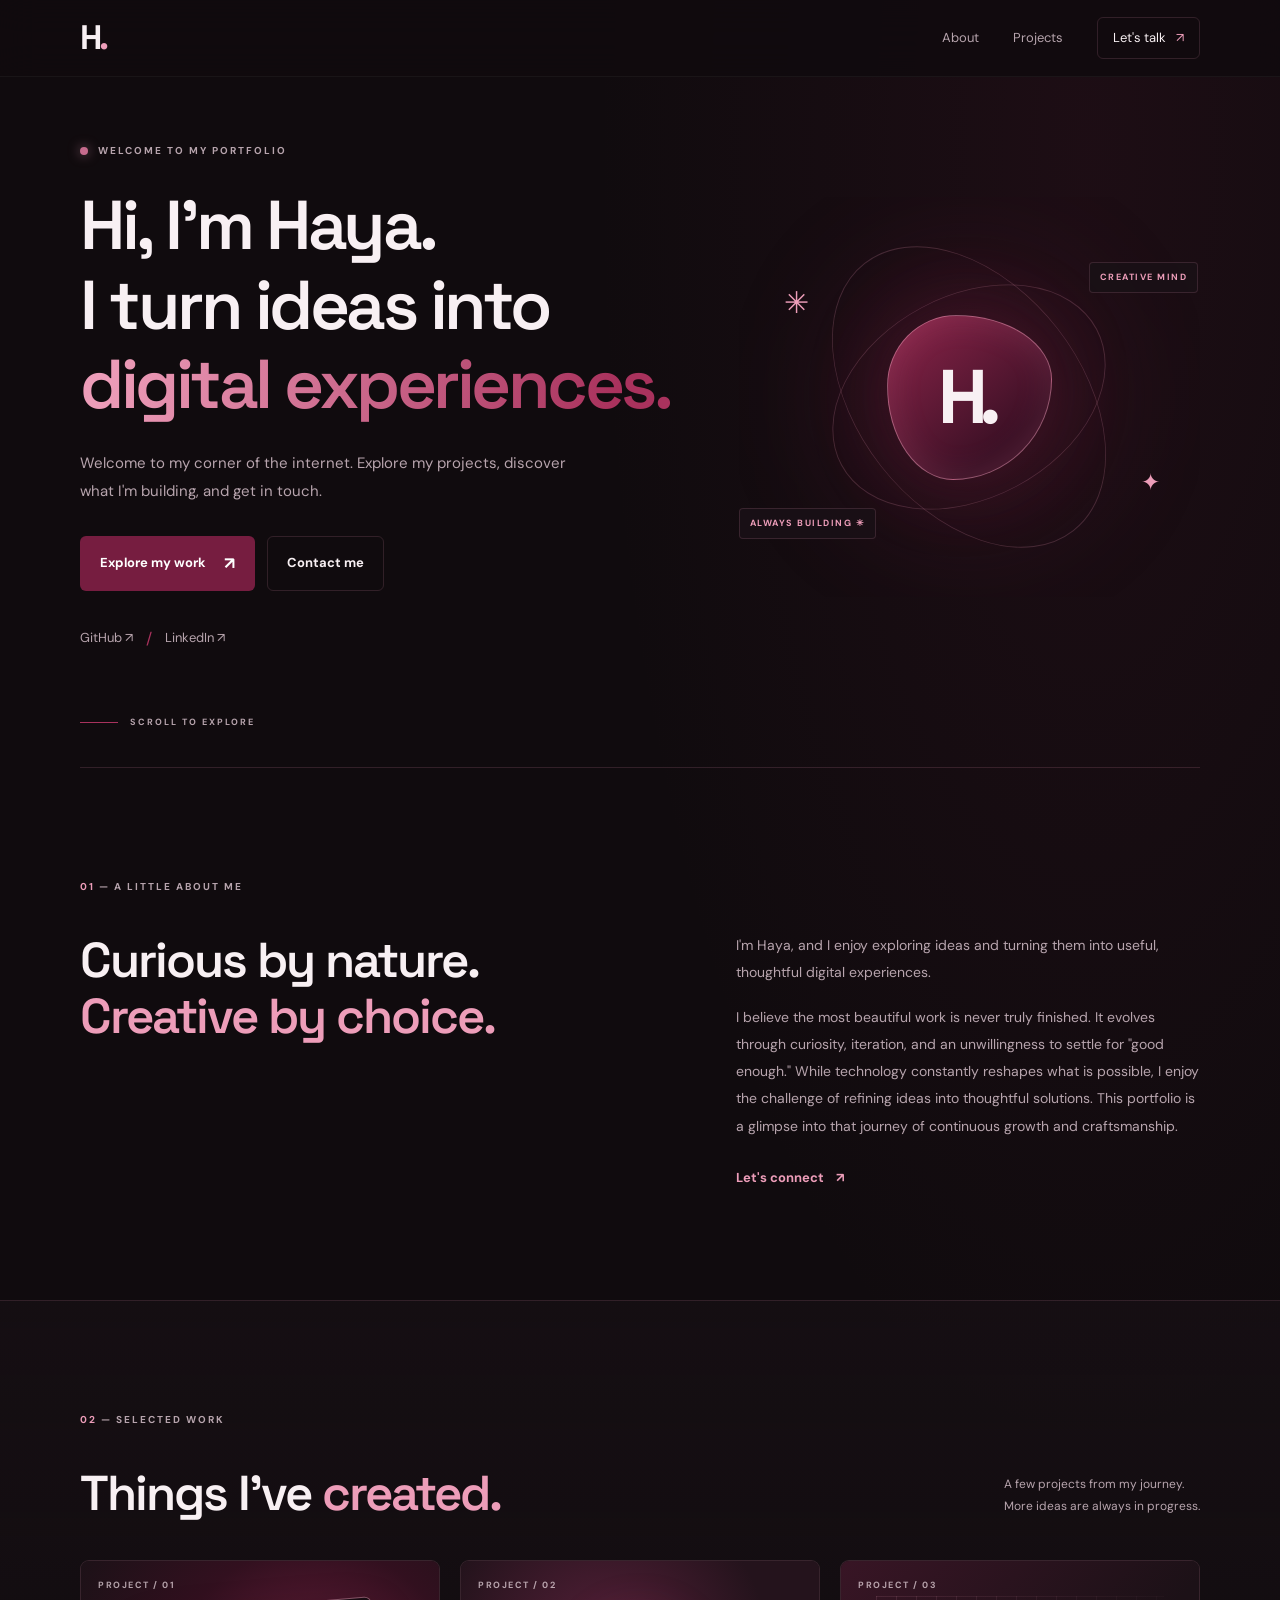
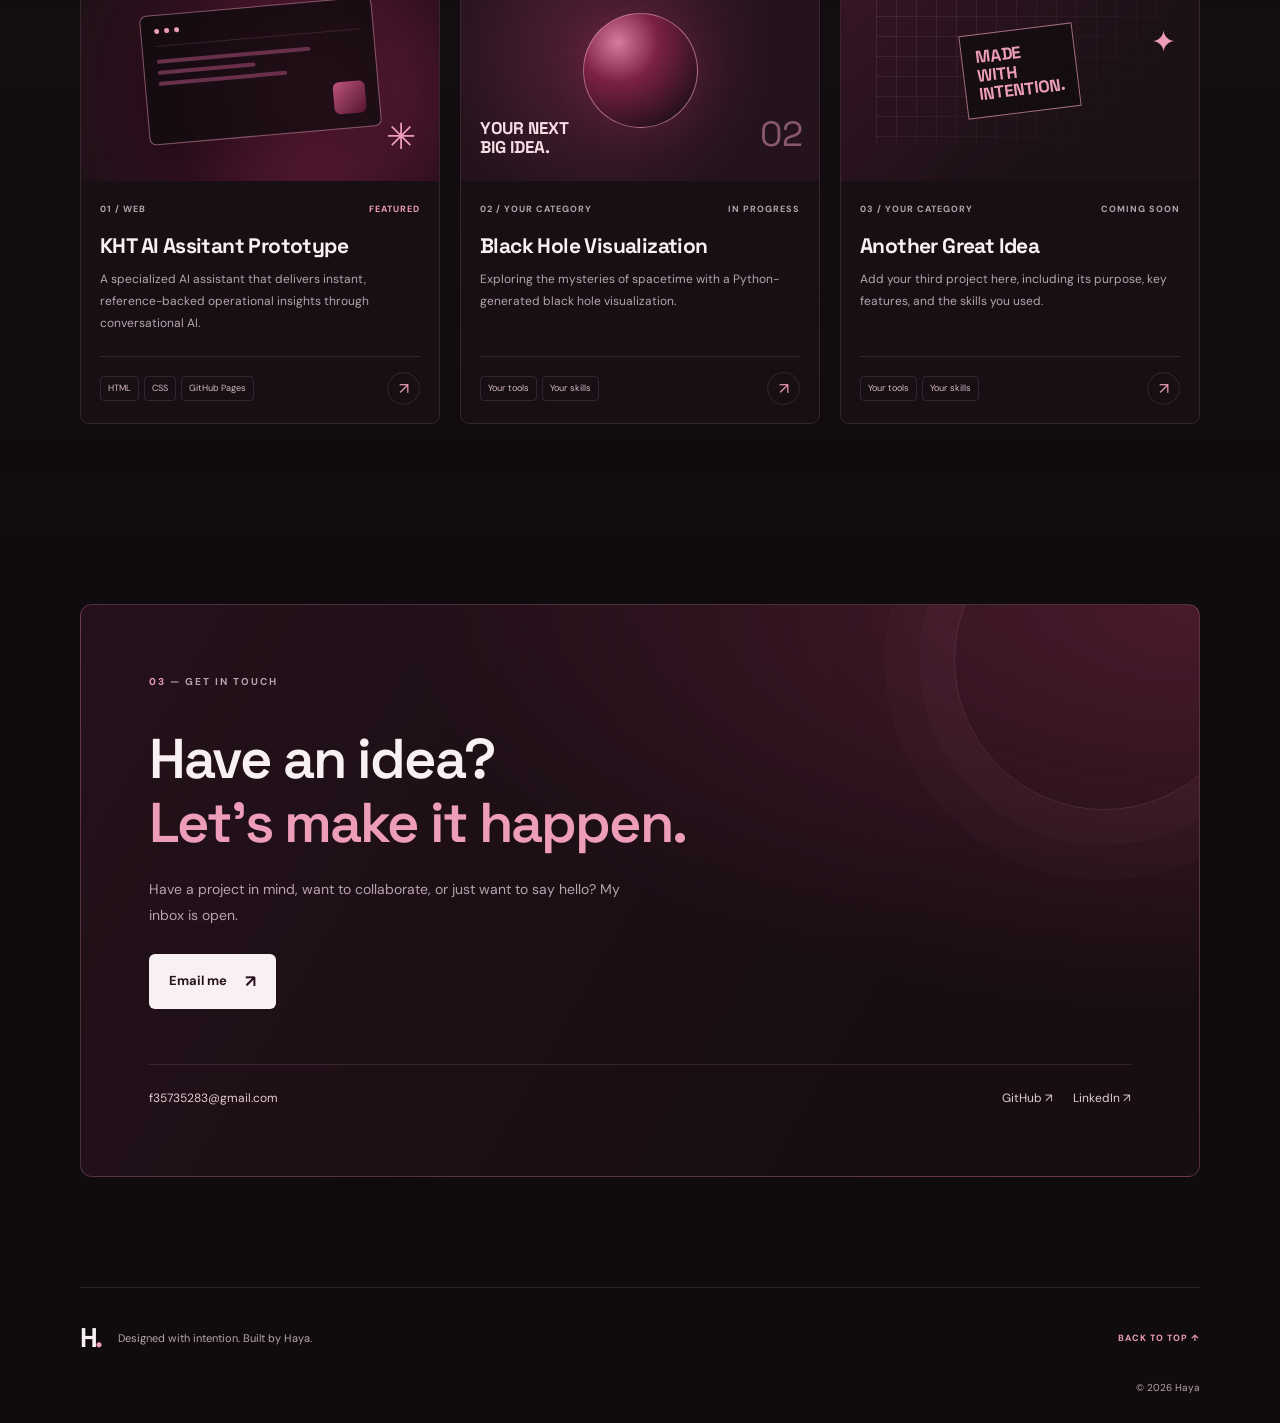
==== index.html @ 9dc9287f "Update index.html" ====
<!DOCTYPE html>
<html lang="en">
<head>
  <meta charset="UTF-8">
  <meta name="viewport" content="width=device-width, initial-scale=1.0">
  <meta name="theme-color" content="#100b0e">
  <meta name="description" content="Explore Haya's portfolio, projects, skills, and contact information.">

  <title>Haya | Personal Portfolio</title>

  <link rel="preconnect" href="https://fonts.googleapis.com">
  <link rel="preconnect" href="https://fonts.gstatic.com" crossorigin>
  <link href="https://fonts.googleapis.com/css2?family=DM+Sans:wght@400;500;600;700&family=Space+Grotesk:wght@400;500;600;700&display=swap" rel="stylesheet">

  <link rel="stylesheet" href="style.css">
</head>

<body>
  <header class="site-header">
    <nav class="nav container" aria-label="Main navigation">
      <a class="logo" href="#home">H<span>.</span></a>

      <div class="nav-links">
        <a href="#about">About</a>
        <a href="#projects">Projects</a>
        <a href="#contact" class="nav-contact">Let's talk <span>↗</span></a>
      </div>
    </nav>
  </header>

  <main>
    <section class="hero container" id="home">
      <div class="hero-content">
        <div class="eyebrow">
          <span class="status-dot"></span>
          WELCOME TO MY PORTFOLIO
        </div>

        <h1>
          Hi, I'm Haya.<br>
          I turn ideas into
          <span class="gradient-text">digital experiences.</span>
        </h1>

        <p class="hero-description">
          Welcome to my corner of the internet. Explore my projects,
          discover what I'm building, and get in touch.
        </p>

        <div class="hero-actions">
          <a class="button button-primary" href="#projects">
            Explore my work <span>↗</span>
          </a>
          <a class="button button-secondary" href="#contact">
            Contact me
          </a>
        </div>

        <div class="hero-socials">
          <a href="https://github.com/HayaFatima-003"
             target="_blank" rel="noopener noreferrer">GitHub ↗</a>
          <span class="social-divider">/</span>
          <a href="https://www.linkedin.com/in/haya-f-849878266/"
             target="_blank" rel="noopener noreferrer">LinkedIn ↗</a>
        </div>
      </div>

      <div class="hero-art" aria-label="Abstract maroon decorative artwork">
        <div class="art-orbit orbit-one"></div>
        <div class="art-orbit orbit-two"></div>
        <div class="art-core">
          <span>H.</span>
        </div>
        <div class="art-tag tag-top">CREATIVE MIND</div>
        <div class="art-tag tag-bottom">ALWAYS BUILDING ✳</div>
        <div class="art-star star-one">✳</div>
        <div class="art-star star-two">✦</div>
      </div>

      <a class="scroll-cue" href="#about">
        <span class="scroll-line"></span>
        SCROLL TO EXPLORE
      </a>
    </section>

    <section class="about section container" id="about">
      <div class="section-label">
        <span>01</span> — A LITTLE ABOUT ME
      </div>

      <div class="about-grid">
        <h2>Curious by nature.<br><span>Creative by choice.</span></h2>

        <div class="about-copy">
          <p>
            I'm Haya, and I enjoy exploring ideas and turning them into
            useful, thoughtful digital experiences.
          </p>
          <p>
            I believe the most beautiful work is never truly finished.
            It evolves through curiosity, iteration, and an unwillingness to settle for "good enough."
            While technology constantly reshapes what is possible, I enjoy the challenge
            of refining ideas into thoughtful solutions. 
            This portfolio is a glimpse into that journey of continuous growth and craftsmanship.
          </p>
          <a class="text-link" href="#contact">Let's connect <span>↗</span></a>
        </div>
      </div>
    </section>

    <section class="projects section" id="projects">
      <div class="container">
        <div class="section-label">
          <span>02</span> — SELECTED WORK
        </div>

        <div class="section-heading">
          <h2>Things I've <span>created.</span></h2>
          <p>A few projects from my journey.<br>More ideas are always in progress.</p>
        </div>

        <div class="project-grid">
          <article class="project-card">
            <div class="project-visual visual-one">
              <span class="visual-index">PROJECT / 01</span>
              <div class="visual-window">
                <div class="window-dots"><i></i><i></i><i></i></div>
                <div class="window-lines">
                  <span></span><span></span><span></span>
                </div>
                <div class="window-block"></div>
              </div>
              <span class="visual-symbol">✳</span>
            </div>

            <div class="project-info">
              <div class="project-meta">
                <span>01 / WEB</span>
                <span class="project-status">FEATURED</span>
              </div>
              <h3>KHT AI Assitant Prototype</h3>
              <p>
                A specialized AI assistant that delivers instant, reference-backed operational insights through conversational AI.
              </p>
              <div class="project-footer">
                <div class="tags">
                  <span>HTML</span><span>CSS</span><span>GitHub Pages</span>
                </div>
                <a class="project-link"
   href=" https://hayafatima-003.github.io/AI_ASSISTANT_FRONTEND/"
   target="_blank"
   rel="noopener noreferrer"
   aria-label="Open live project">↗</a>
              </div>
            </div>
          </article>

          <article class="project-card">
            <div class="project-visual visual-two">
              <span class="visual-index">PROJECT / 02</span>
              <div class="visual-orb"></div>
              <div class="visual-caption">YOUR NEXT<br>BIG IDEA.</div>
              <span class="visual-number">02</span>
            </div>

            <div class="project-info">
              <div class="project-meta">
                <span>02 / YOUR CATEGORY</span>
                <span>IN PROGRESS</span>
              </div>
              <h3>Black Hole Visualization</h3>
              <p>
                Exploring the mysteries of spacetime with a Python-generated black hole visualization.
              </p>
              <div class="project-footer">
                <div class="tags">
                  <span>Your tools</span><span>Your skills</span>
                </div>
                <a class="project-link"
   href="https://hayafatima-003.github.io/Black-hole-simulator/"
   target="_blank"
   rel="noopener noreferrer"
   aria-label="Open live project">↗</a>
              </div>
            </div>
          </article>

          <article class="project-card">
            <div class="project-visual visual-three">
              <span class="visual-index">PROJECT / 03</span>
              <div class="visual-grid-art"></div>
              <div class="visual-stamp">MADE<br>WITH<br>INTENTION.</div>
              <span class="visual-spark">✦</span>
            </div>

            <div class="project-info">
              <div class="project-meta">
                <span>03 / YOUR CATEGORY</span>
                <span>COMING SOON</span>
              </div>
              <h3>Another Great Idea</h3>
              <p>
                Add your third project here, including its purpose,
                key features, and the skills you used.
              </p>
              <div class="project-footer">
                <div class="tags">
                  <span>Your tools</span><span>Your skills</span>
                </div>
                <a class="project-link" href="#contact"
                   aria-label="Ask me about project three">↗</a>
              </div>
            </div>
          </article>
        </div>
      </div>
    </section>

    <section class="contact section container" id="contact">
      <div class="contact-panel">
        <div class="contact-decoration"></div>

        <div class="section-label">
          <span>03</span> — GET IN TOUCH
        </div>

        <h2>Have an idea?<br><span>Let's make it happen.</span></h2>

        <p>
          Have a project in mind, want to collaborate, or just want
          to say hello? My inbox is open.
        </p>

        <a class="button button-light"
           href="mailto:hf7012217@gmail.com">
          Email me <span>↗</span>
        </a>

        <div class="contact-details">
          <a href="mailto:f35735283@gmail.com">f35735283@gmail.com</a>
          <div class="contact-socials">
            <a href="https://github.com/HayaFatima-003"
               target="_blank" rel="noopener noreferrer">GitHub ↗</a>
            <a href="https://www.linkedin.com/in/haya-f-849878266/"
               target="_blank" rel="noopener noreferrer">LinkedIn ↗</a>
          </div>
        </div>
      </div>
    </section>
  </main>

  <footer class="footer container">
    <a class="logo" href="#home">H<span>.</span></a>
    <p>Designed with intention. Built by Haya.</p>
    <a class="back-top" href="#home">BACK TO TOP ↑</a>
    <p class="copyright">© <span id="year">2026</span> Haya</p>
  </footer>
</body>
</html>
---- style.css ----
:root {
  color-scheme: dark;
  --bg: #100b0e;
  --surface: #191116;
  --surface-light: #24151d;
  --maroon: #761d40;
  --maroon-light: #a9325d;
  --rose: #ed9db9;
  --text: #f8f0f3;
  --muted: #b7a4ad;
  --border: rgba(237, 157, 185, 0.15);
  --font-heading: "Space Grotesk", sans-serif;
  --font-body: "DM Sans", sans-serif;
}

* {
  box-sizing: border-box;
}

html {
  scroll-behavior: smooth;
  scroll-padding-top: 90px;
}

body {
  margin: 0;
  background:
    radial-gradient(ellipse at 85% 5%, rgba(118, 29, 64, 0.13), transparent 32%),
    var(--bg);
  color: var(--text);
  font-family: var(--font-body);
  font-size: 16px;
  line-height: 1.7;
  -webkit-font-smoothing: antialiased;
}

a {
  color: inherit;
  text-decoration: none;
}

a:focus-visible {
  outline: 2px solid var(--rose);
  outline-offset: 5px;
}

button,
a {
  -webkit-tap-highlight-color: transparent;
}

.container {
  width: min(1120px, calc(100% - 48px));
  margin-inline: auto;
}

.section {
  padding-block: 110px;
}

.site-header {
  position: sticky;
  top: 0;
  z-index: 10;
  background: rgba(16, 11, 14, 0.88);
  border-bottom: 1px solid rgba(255, 255, 255, 0.045);
  backdrop-filter: blur(18px);
}

.nav {
  min-height: 76px;
  display: flex;
  align-items: center;
  justify-content: space-between;
}

.logo {
  font-family: var(--font-heading);
  font-size: 34px;
  font-weight: 700;
  letter-spacing: -3px;
}

.logo span {
  color: var(--rose);
}

.nav-links {
  display: flex;
  align-items: center;
  gap: 34px;
}

.nav-links a,
.hero-socials a {
  color: var(--muted);
  font-size: 13px;
  transition: color 180ms ease;
}

.nav-links a:hover,
.hero-socials a:hover {
  color: var(--rose);
}

.nav-links .nav-contact {
  color: var(--text);
  border: 1px solid var(--border);
  padding: 9px 15px;
  border-radius: 6px;
}

.nav-contact span {
  color: var(--rose);
  margin-left: 7px;
}

.hero {
  position: relative;
  min-height: 690px;
  display: grid;
  grid-template-columns: 1.15fr 0.85fr;
  align-items: center;
  gap: 35px;
  padding-top: 65px;
  padding-bottom: 115px;
}

.hero-content {
  position: relative;
  z-index: 1;
}

.eyebrow,
.section-label {
  color: var(--muted);
  font-size: 10px;
  font-weight: 700;
  letter-spacing: 2px;
}

.eyebrow {
  display: flex;
  align-items: center;
  gap: 10px;
  margin-bottom: 27px;
}

.status-dot {
  width: 8px;
  height: 8px;
  border-radius: 50%;
  background: #c66b8d;
  box-shadow: 0 0 12px rgba(237, 157, 185, 0.55);
}

h1,
h2,
h3,
p {
  margin-top: 0;
}

h1,
h2,
h3 {
  font-family: var(--font-heading);
  line-height: 1.15;
}

h1 {
  max-width: 720px;
  margin-bottom: 24px;
  font-size: clamp(42px, 5.4vw, 70px);
  font-weight: 600;
  letter-spacing: -3.5px;
}

.gradient-text {
  color: var(--rose);
  background: linear-gradient(100deg, #ed9db9 5%, #a9325d 90%);
  background-clip: text;
  -webkit-background-clip: text;
  -webkit-text-fill-color: transparent;
}

.hero-description {
  max-width: 490px;
  margin-bottom: 30px;
  color: var(--muted);
  font-size: 15px;
  line-height: 1.9;
}

.hero-actions {
  display: flex;
  flex-wrap: wrap;
  gap: 12px;
}

.button {
  display: inline-flex;
  min-height: 48px;
  align-items: center;
  justify-content: center;
  gap: 18px;
  padding: 12px 19px;
  border: 1px solid transparent;
  border-radius: 6px;
  font-size: 13px;
  font-weight: 700;
  transition: transform 180ms ease, background 180ms ease,
    border-color 180ms ease;
}

.button:hover {
  transform: translateY(-3px);
}

.button-primary {
  background: var(--maroon);
  color: white;
}

.button-primary:hover {
  background: var(--maroon-light);
}

.button-primary span,
.button-light span {
  font-size: 17px;
}

.button-secondary {
  border-color: var(--border);
  color: var(--text);
}

.button-secondary:hover {
  border-color: var(--rose);
}

.hero-socials {
  display: flex;
  gap: 13px;
  align-items: center;
  margin-top: 34px;
}

.social-divider {
  color: var(--maroon-light);
}

.hero-art {
  position: relative;
  display: grid;
  min-height: 400px;
  place-items: center;
  overflow: hidden;
  isolation: isolate;
}

.hero-art::before {
  position: absolute;
  z-index: -1;
  width: 260px;
  height: 260px;
  border-radius: 50%;
  background: rgba(118, 29, 64, 0.25);
  filter: blur(55px);
  content: "";
}

.art-core {
  display: grid;
  width: 165px;
  aspect-ratio: 1;
  place-items: center;
  border: 1px solid rgba(237, 157, 185, 0.5);
  border-radius: 42% 58% 60% 40% / 43% 39% 61% 57%;
  background: linear-gradient(140deg, #8e254b, #3b1025 75%);
  box-shadow: 0 0 80px rgba(118, 29, 64, 0.3),
    inset 0 0 35px rgba(237, 157, 185, 0.12);
  animation: float 6s ease-in-out infinite;
}

.art-core span {
  font-family: var(--font-heading);
  font-size: 76px;
  font-weight: 700;
  letter-spacing: -9px;
  padding-right: 8px;
}

.art-orbit {
  position: absolute;
  width: 290px;
  height: 290px;
  border: 1px solid rgba(237, 157, 185, 0.2);
  border-radius: 50%;
  transform: rotate(-28deg) scaleY(0.7);
}

.orbit-two {
  width: 340px;
  height: 340px;
  transform: rotate(52deg) scaleY(0.66);
}

.art-tag {
  position: absolute;
  padding: 7px 10px;
  border: 1px solid var(--border);
  border-radius: 4px;
  background: rgba(25, 17, 22, 0.92);
  color: var(--rose);
  font-size: 9px;
  font-weight: 700;
  letter-spacing: 1.5px;
}

.tag-top {
  top: 65px;
  right: 2px;
}

.tag-bottom {
  bottom: 58px;
  left: 0;
}

.art-star {
  position: absolute;
  color: var(--rose);
}

.star-one {
  top: 80px;
  left: 45px;
  font-size: 30px;
}

.star-two {
  right: 40px;
  bottom: 95px;
  font-size: 23px;
}

.scroll-cue {
  position: absolute;
  bottom: 37px;
  left: 0;
  display: flex;
  align-items: center;
  gap: 12px;
  color: var(--muted);
  font-size: 9px;
  font-weight: 700;
  letter-spacing: 2px;
}

.scroll-line {
  width: 38px;
  height: 1px;
  background: var(--maroon-light);
}

.section-label {
  margin-bottom: 37px;
}

.section-label span {
  color: var(--rose);
}

.about {
  border-top: 1px solid var(--border);
}

.about-grid {
  display: grid;
  grid-template-columns: 1fr 0.8fr;
  gap: 75px;
  align-items: start;
}

.about-grid h2,
.section-heading h2,
.contact h2 {
  margin-bottom: 0;
  font-size: clamp(32px, 4vw, 49px);
  font-weight: 600;
  letter-spacing: -2px;
}

.about-grid h2 span,
.section-heading h2 span,
.contact h2 span {
  color: var(--rose);
}

.about-copy p {
  margin-bottom: 17px;
  color: var(--muted);
  font-size: 14px;
  line-height: 1.95;
}

.text-link {
  display: inline-flex;
  gap: 12px;
  margin-top: 10px;
  color: var(--rose);
  font-size: 13px;
  font-weight: 700;
}

.projects {
  border-top: 1px solid var(--border);
  background: linear-gradient(180deg, rgba(25, 17, 22, 0.55), transparent);
}

.section-heading {
  display: flex;
  align-items: end;
  justify-content: space-between;
  gap: 25px;
  margin-bottom: 38px;
}

.section-heading p {
  margin-bottom: 4px;
  color: var(--muted);
  font-size: 12px;
  line-height: 1.8;
}

.project-grid {
  display: grid;
  grid-template-columns: repeat(3, minmax(0, 1fr));
  gap: 20px;
}

.project-card {
  min-width: 0;
  overflow: hidden;
  border: 1px solid var(--border);
  border-radius: 9px;
  background: rgba(25, 17, 22, 0.86);
  transition: transform 220ms ease, border-color 220ms ease;
}

.project-card:hover {
  transform: translateY(-6px);
  border-color: rgba(237, 157, 185, 0.45);
}

.project-visual {
  position: relative;
  display: grid;
  min-height: 220px;
  place-items: center;
  overflow: hidden;
}

.visual-one {
  background: radial-gradient(circle at 65% 60%, #72203f, #32101f 55%, #1c1117);
}

.visual-two {
  background: radial-gradient(circle at 40% 40%, #562039, #24131c 65%);
}

.visual-three {
  background: linear-gradient(135deg, #381525, #1c1117 65%);
}

.visual-index {
  position: absolute;
  top: 17px;
  left: 17px;
  color: rgba(255, 240, 246, 0.65);
  font-size: 9px;
  font-weight: 700;
  letter-spacing: 1.5px;
}

.visual-window {
  position: relative;
  width: 65%;
  min-height: 130px;
  padding: 13px;
  border: 1px solid rgba(237, 157, 185, 0.5);
  border-radius: 7px;
  background: rgba(16, 11, 14, 0.8);
  transform: rotate(-5deg);
  box-shadow: 0 20px 45px rgba(0, 0, 0, 0.3);
}

.window-dots {
  display: flex;
  gap: 5px;
  padding-bottom: 12px;
  border-bottom: 1px solid var(--border);
}

.window-dots i {
  width: 5px;
  height: 5px;
  border-radius: 50%;
  background: var(--rose);
}

.window-lines {
  display: grid;
  gap: 7px;
  margin-top: 13px;
}

.window-lines span {
  width: 75%;
  height: 4px;
  border-radius: 4px;
  background: #68304a;
}

.window-lines span:nth-child(2) {
  width: 48%;
}

.window-lines span:nth-child(3) {
  width: 63%;
}

.window-block {
  position: absolute;
  right: 13px;
  bottom: 14px;
  width: 32px;
  height: 32px;
  border-radius: 6px;
  background: linear-gradient(135deg, #bd547c, #52142e);
}

.visual-symbol {
  position: absolute;
  right: 23px;
  bottom: 13px;
  color: var(--rose);
  font-size: 36px;
}

.visual-orb {
  width: 115px;
  height: 115px;
  border: 1px solid rgba(237, 157, 185, 0.6);
  border-radius: 50%;
  background: radial-gradient(circle at 30% 25%, #d67b9d, #7b2045 35%, #2a111e 78%);
  box-shadow: 0 0 45px rgba(169, 50, 93, 0.2);
}

.visual-caption {
  position: absolute;
  bottom: 24px;
  left: 19px;
  color: #f7dce6;
  font-family: var(--font-heading);
  font-size: 17px;
  font-weight: 700;
  line-height: 1.1;
}

.visual-number {
  position: absolute;
  right: 16px;
  bottom: 16px;
  color: rgba(237, 157, 185, 0.5);
  font-family: var(--font-heading);
  font-size: 35px;
}

.visual-grid-art {
  position: absolute;
  inset: 35px;
  background-image: linear-gradient(rgba(237, 157, 185, 0.13) 1px, transparent 1px),
    linear-gradient(90deg, rgba(237, 157, 185, 0.13) 1px, transparent 1px);
  background-size: 20px 20px;
  mask-image: linear-gradient(135deg, black, transparent 85%);
}

.visual-stamp {
  position: relative;
  z-index: 1;
  padding: 13px;
  border: 1px solid rgba(237, 157, 185, 0.65);
  background: rgba(16, 11, 14, 0.75);
  color: var(--rose);
  font-family: var(--font-heading);
  font-size: 17px;
  font-weight: 700;
  line-height: 1.1;
  transform: rotate(-7deg);
}

.visual-spark {
  position: absolute;
  right: 23px;
  top: 55px;
  color: var(--rose);
  font-size: 30px;
}

.project-info {
  padding: 21px 19px 18px;
}

.project-meta {
  display: flex;
  flex-wrap: wrap;
  align-items: center;
  justify-content: space-between;
  gap: 8px;
  color: var(--muted);
  font-size: 9px;
  font-weight: 700;
  letter-spacing: 1px;
}

.project-status {
  color: var(--rose);
}

.project-info h3 {
  margin: 17px 0 10px;
  font-size: 21px;
  letter-spacing: -0.6px;
}

.project-info > p {
  min-height: 68px;
  margin-bottom: 20px;
  color: var(--muted);
  font-size: 12px;
  line-height: 1.85;
}

.project-footer {
  display: flex;
  align-items: center;
  justify-content: space-between;
  gap: 10px;
  padding-top: 15px;
  border-top: 1px solid var(--border);
}

.tags {
  display: flex;
  flex-wrap: wrap;
  gap: 5px;
}

.tags span {
  padding: 4px 7px;
  border: 1px solid var(--border);
  border-radius: 4px;
  color: #d7b7c4;
  font-size: 9px;
}

.project-link {
  display: grid;
  width: 33px;
  min-width: 33px;
  height: 33px;
  place-items: center;
  border: 1px solid var(--border);
  border-radius: 50%;
  color: var(--rose);
  transition: background 180ms ease;
}

.project-link:hover {
  background: var(--maroon);
}

.contact {
  padding-top: 70px;
}

.contact-panel {
  position: relative;
  overflow: hidden;
  padding: clamp(28px, 6vw, 68px);
  border: 1px solid rgba(237, 157, 185, 0.24);
  border-radius: 12px;
  background:
    radial-gradient(ellipse at 100% 0%, rgba(169, 50, 93, 0.35), transparent 50%),
    linear-gradient(120deg, #25111b, #170d12 70%);
}

.contact-decoration {
  position: absolute;
  top: -95px;
  right: -55px;
  width: 300px;
  height: 300px;
  border: 1px solid rgba(237, 157, 185, 0.15);
  border-radius: 50%;
  box-shadow: 0 0 0 35px rgba(237, 157, 185, 0.025),
    0 0 0 70px rgba(237, 157, 185, 0.02);
  pointer-events: none;
}

.contact-panel > *:not(.contact-decoration) {
  position: relative;
}

.contact h2 {
  margin-bottom: 20px;
  font-size: clamp(34px, 5vw, 56px);
}

.contact-panel > p {
  max-width: 480px;
  margin-bottom: 25px;
  color: var(--muted);
  font-size: 14px;
  line-height: 1.9;
}

.button-light {
  background: var(--text);
  color: #29121d;
}

.button-light:hover {
  background: var(--rose);
}

.contact-details {
  display: flex;
  flex-wrap: wrap;
  justify-content: space-between;
  gap: 20px;
  margin-top: 55px;
  padding-top: 23px;
  border-top: 1px solid var(--border);
}

.contact-details > a,
.contact-socials a {
  color: #e4cbd5;
  font-size: 12px;
  overflow-wrap: anywhere;
}

.contact-socials {
  display: flex;
  flex-wrap: wrap;
  gap: 20px;
}

.contact-details a:hover {
  color: var(--rose);
}

.footer {
  display: grid;
  grid-template-columns: auto 1fr auto;
  align-items: center;
  gap: 18px;
  padding-block: 27px;
  border-top: 1px solid var(--border);
}

.footer .logo {
  font-size: 27px;
}

.footer p {
  margin: 0;
  color: var(--muted);
  font-size: 11px;
}

.back-top {
  color: var(--rose);
  font-size: 9px;
  font-weight: 700;
  letter-spacing: 1px;
}

.footer .copyright {
  grid-column: 2 / 4;
  justify-self: end;
  font-size: 10px;
}

@keyframes float {
  0%, 100% {
    transform: translateY(0) rotate(-4deg);
  }
  50% {
    transform: translateY(-12px) rotate(4deg);
  }
}

@media (max-width: 900px) {
  .hero {
    grid-template-columns: 1fr 0.7fr;
    gap: 10px;
  }

  .hero-art {
    transform: scale(0.85);
  }

  .project-grid {
    grid-template-columns: repeat(2, minmax(0, 1fr));
  }

  .project-card:last-child {
    grid-column: 1 / -1;
  }

  .project-card:last-child .project-visual {
    min-height: 190px;
  }

  .about-grid {
    gap: 35px;
  }
}

@media (max-width: 640px) {
  .container {
    width: min(100% - 36px, 500px);
  }

  .section {
    padding-block: 75px;
  }

  .nav {
    min-height: 66px;
  }

  .nav-links {
    gap: 17px;
  }

  .nav-links a {
    font-size: 12px;
  }

  .nav-links .nav-contact {
    padding: 7px 9px;
  }

  .hero {
    min-height: auto;
    grid-template-columns: 1fr;
    padding-top: 85px;
    padding-bottom: 105px;
  }

  h1 {
    font-size: clamp(43px, 10vw, 62px);
    letter-spacing: -2.5px;
  }

  .hero-art {
    min-height: 300px;
    margin-top: 10px;
    transform: none;
  }

  .art-core {
    width: 125px;
  }

  .art-core span {
    font-size: 60px;
  }

  .art-orbit {
    width: 235px;
    height: 235px;
  }

  .orbit-two {
    width: 275px;
    height: 275px;
  }

  .tag-top {
    right: 10px;
    top: 35px;
  }

  .tag-bottom {
    bottom: 30px;
    left: 4px;
  }

  .scroll-cue {
    bottom: 30px;
  }

  .about-grid {
    grid-template-columns: 1fr;
    gap: 25px;
  }

  .about-grid h2,
  .section-heading h2 {
    font-size: 36px;
  }

  .section-heading {
    align-items: start;
    flex-direction: column;
    gap: 15px;
  }

  .project-grid {
    grid-template-columns: 1fr;
  }

  .project-card:last-child {
    grid-column: auto;
  }

  .project-visual {
    min-height: 225px;
  }

  .project-info > p {
    min-height: auto;
  }

  .contact {
    padding-top: 30px;
  }

  .contact-panel {
    padding: 27px 21px;
  }

  .contact-details {
    flex-direction: column;
    margin-top: 38px;
  }

  .footer {
    grid-template-columns: auto 1fr;
    gap: 12px;
  }

  .footer > p:not(.copyright) {
    text-align: right;
  }

  .back-top {
    grid-column: 1;
  }

  .footer .copyright {
    grid-column: 2;
    justify-self: end;
  }
}

@media (prefers-reduced-motion: reduce) {
  *,
  *::before,
  *::after {
    scroll-behavior: auto !important;
    animation-duration: 0.01ms !important;
    animation-iteration-count: 1 !important;
    transition-duration: 0.01ms !important;
  }
}
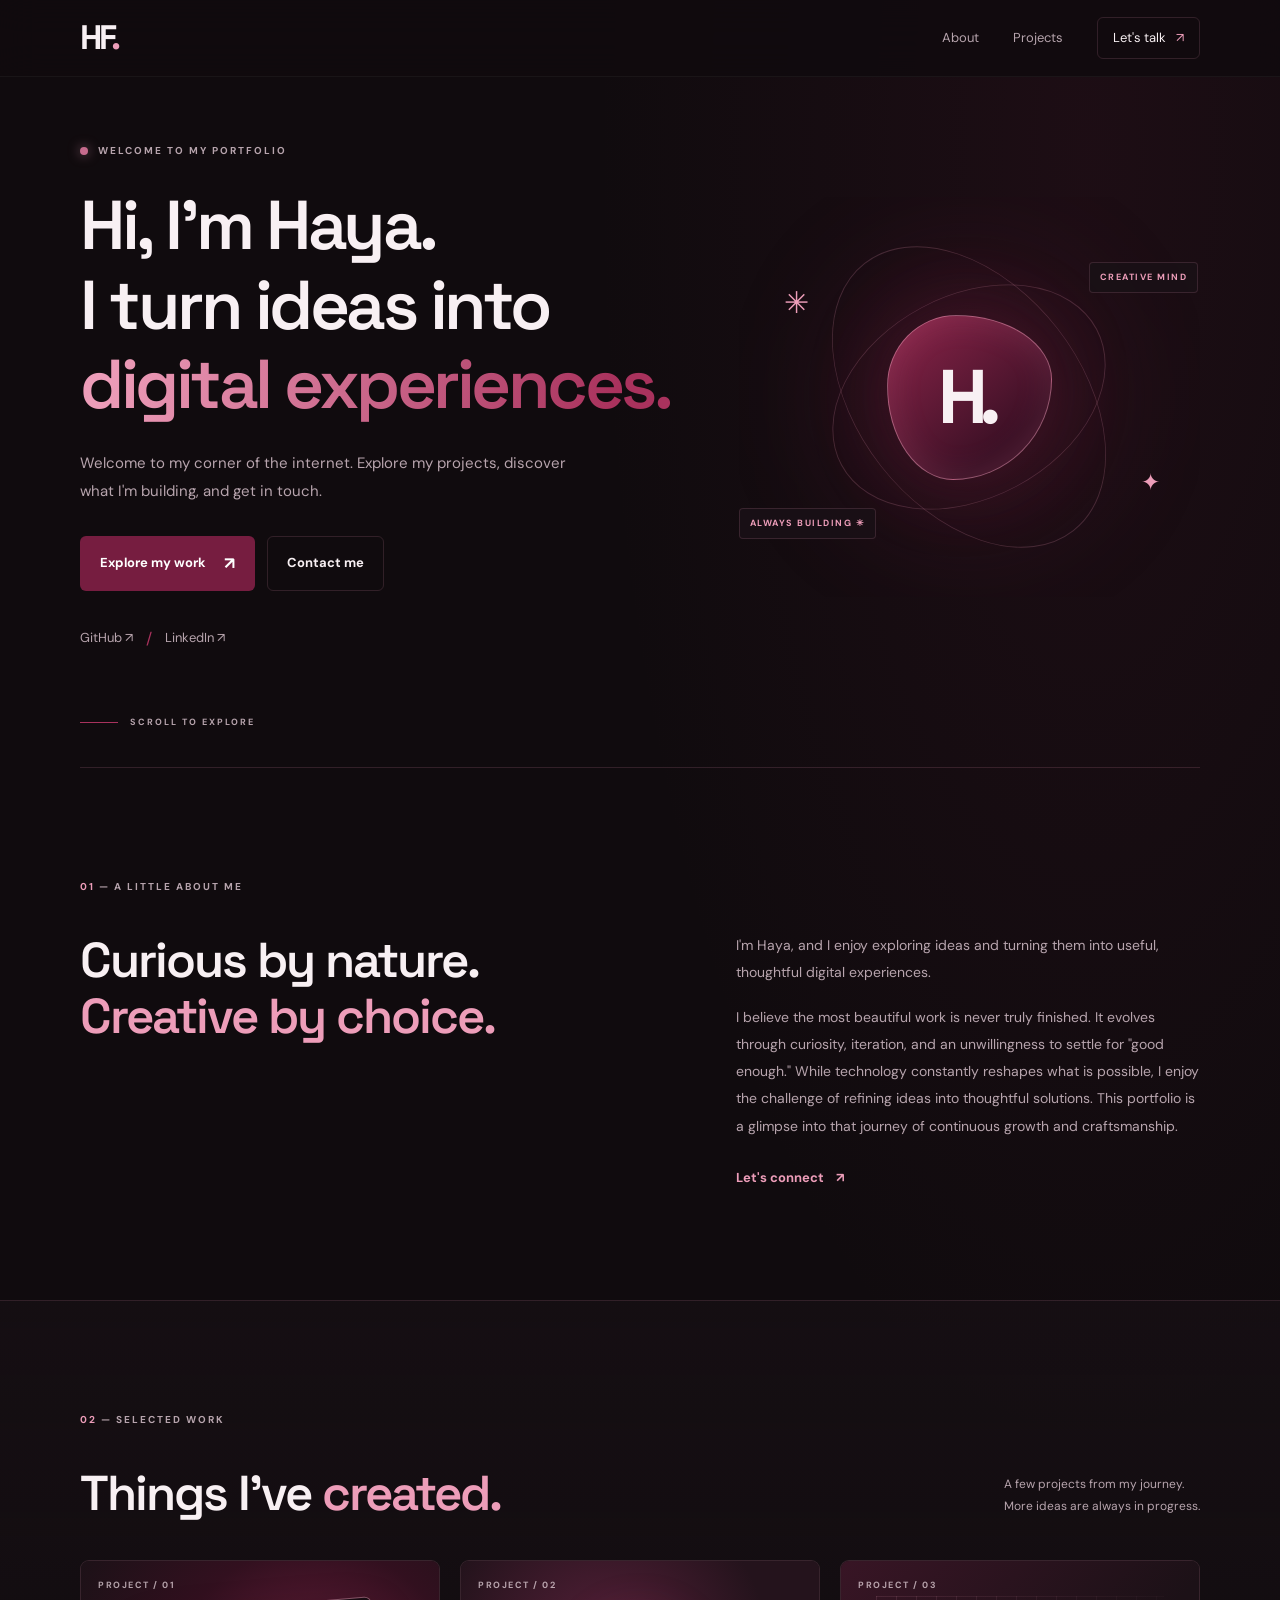
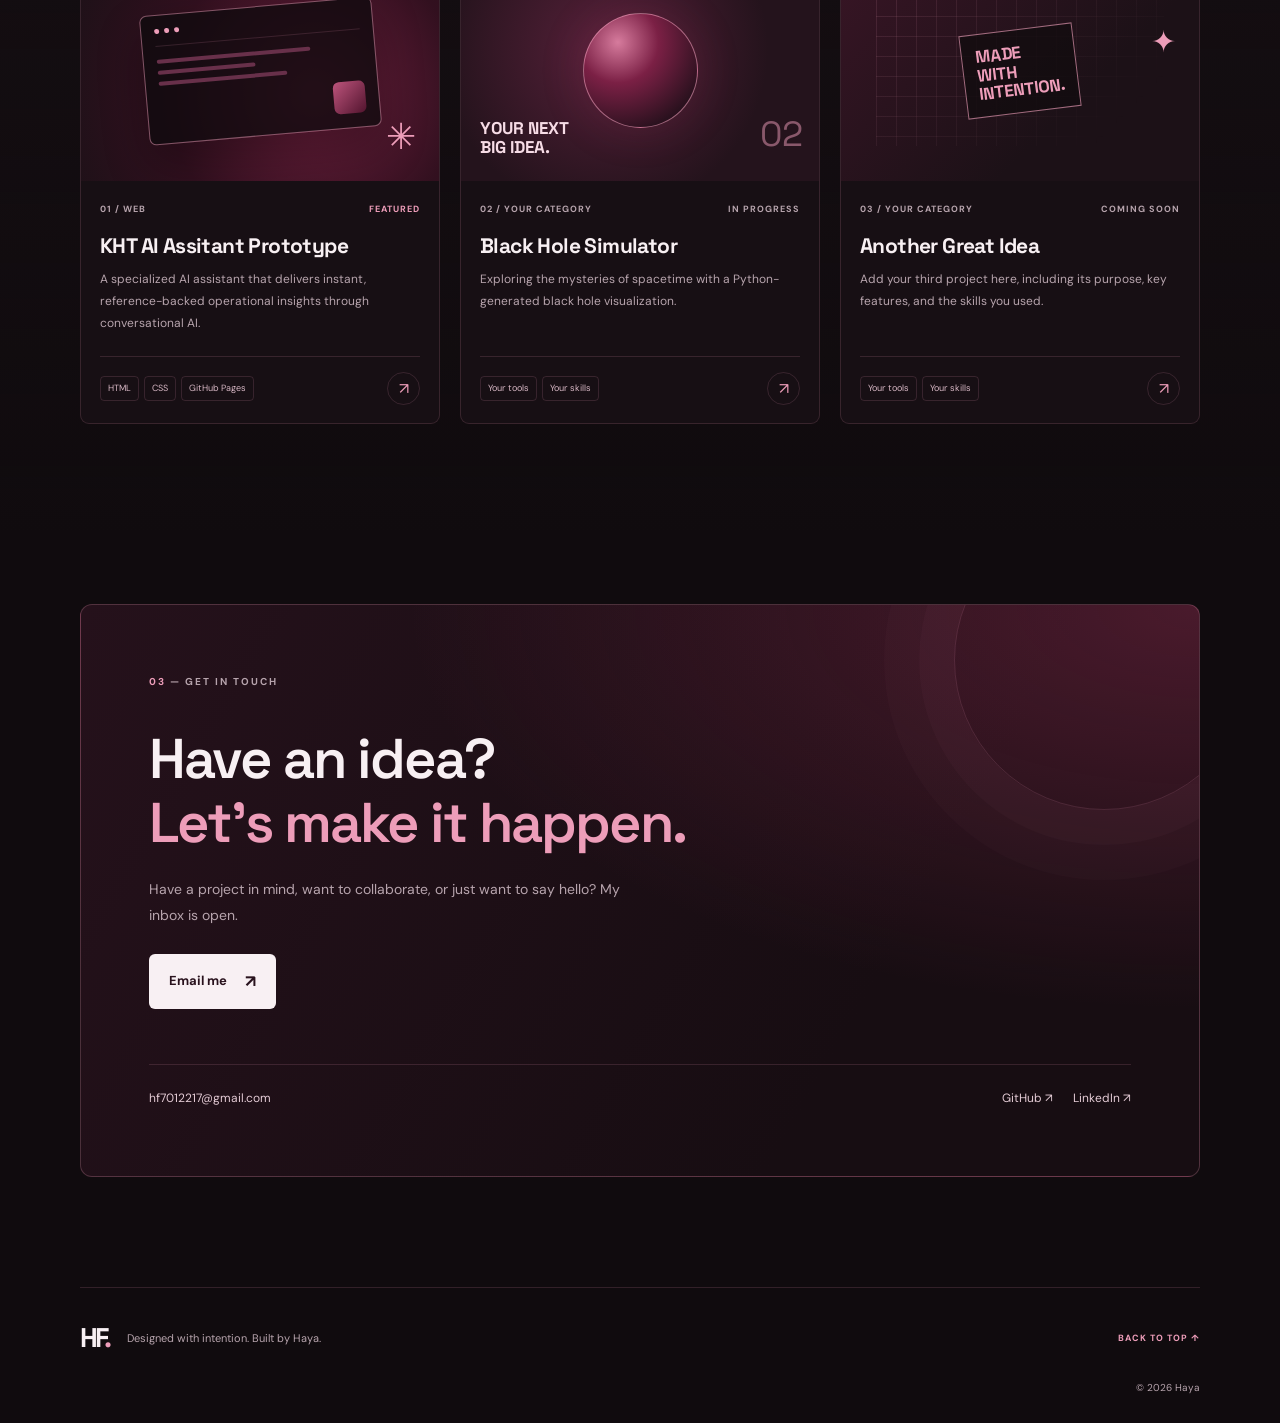
==== commit 72a89430: "Update index.html" ====
--- a/index.html
+++ b/index.html
@@ -19,7 +19,7 @@
 <body>
   <header class="site-header">
     <nav class="nav container" aria-label="Main navigation">
-      <a class="logo" href="#home">H<span>.</span></a>
+      <a class="logo" href="#home">HF<span>.</span></a>
 
       <div class="nav-links">
         <a href="#about">About</a>
@@ -169,7 +169,7 @@
                 <span>02 / YOUR CATEGORY</span>
                 <span>IN PROGRESS</span>
               </div>
-              <h3>Black Hole Visualization</h3>
+              <h3>Black Hole Simulator</h3>
               <p>
                 Exploring the mysteries of spacetime with a Python-generated black hole visualization.
               </p>
@@ -238,7 +238,7 @@
         </a>
 
         <div class="contact-details">
-          <a href="mailto:f35735283@gmail.com">f35735283@gmail.com</a>
+          <a href="mailto:hf7012217@gmail.com">hf7012217@gmail.com</a>
           <div class="contact-socials">
             <a href="https://github.com/HayaFatima-003"
                target="_blank" rel="noopener noreferrer">GitHub ↗</a>
@@ -251,7 +251,7 @@
   </main>
 
   <footer class="footer container">
-    <a class="logo" href="#home">H<span>.</span></a>
+    <a class="logo" href="#home">HF<span>.</span></a>
     <p>Designed with intention. Built by Haya.</p>
     <a class="back-top" href="#home">BACK TO TOP ↑</a>
     <p class="copyright">© <span id="year">2026</span> Haya</p>
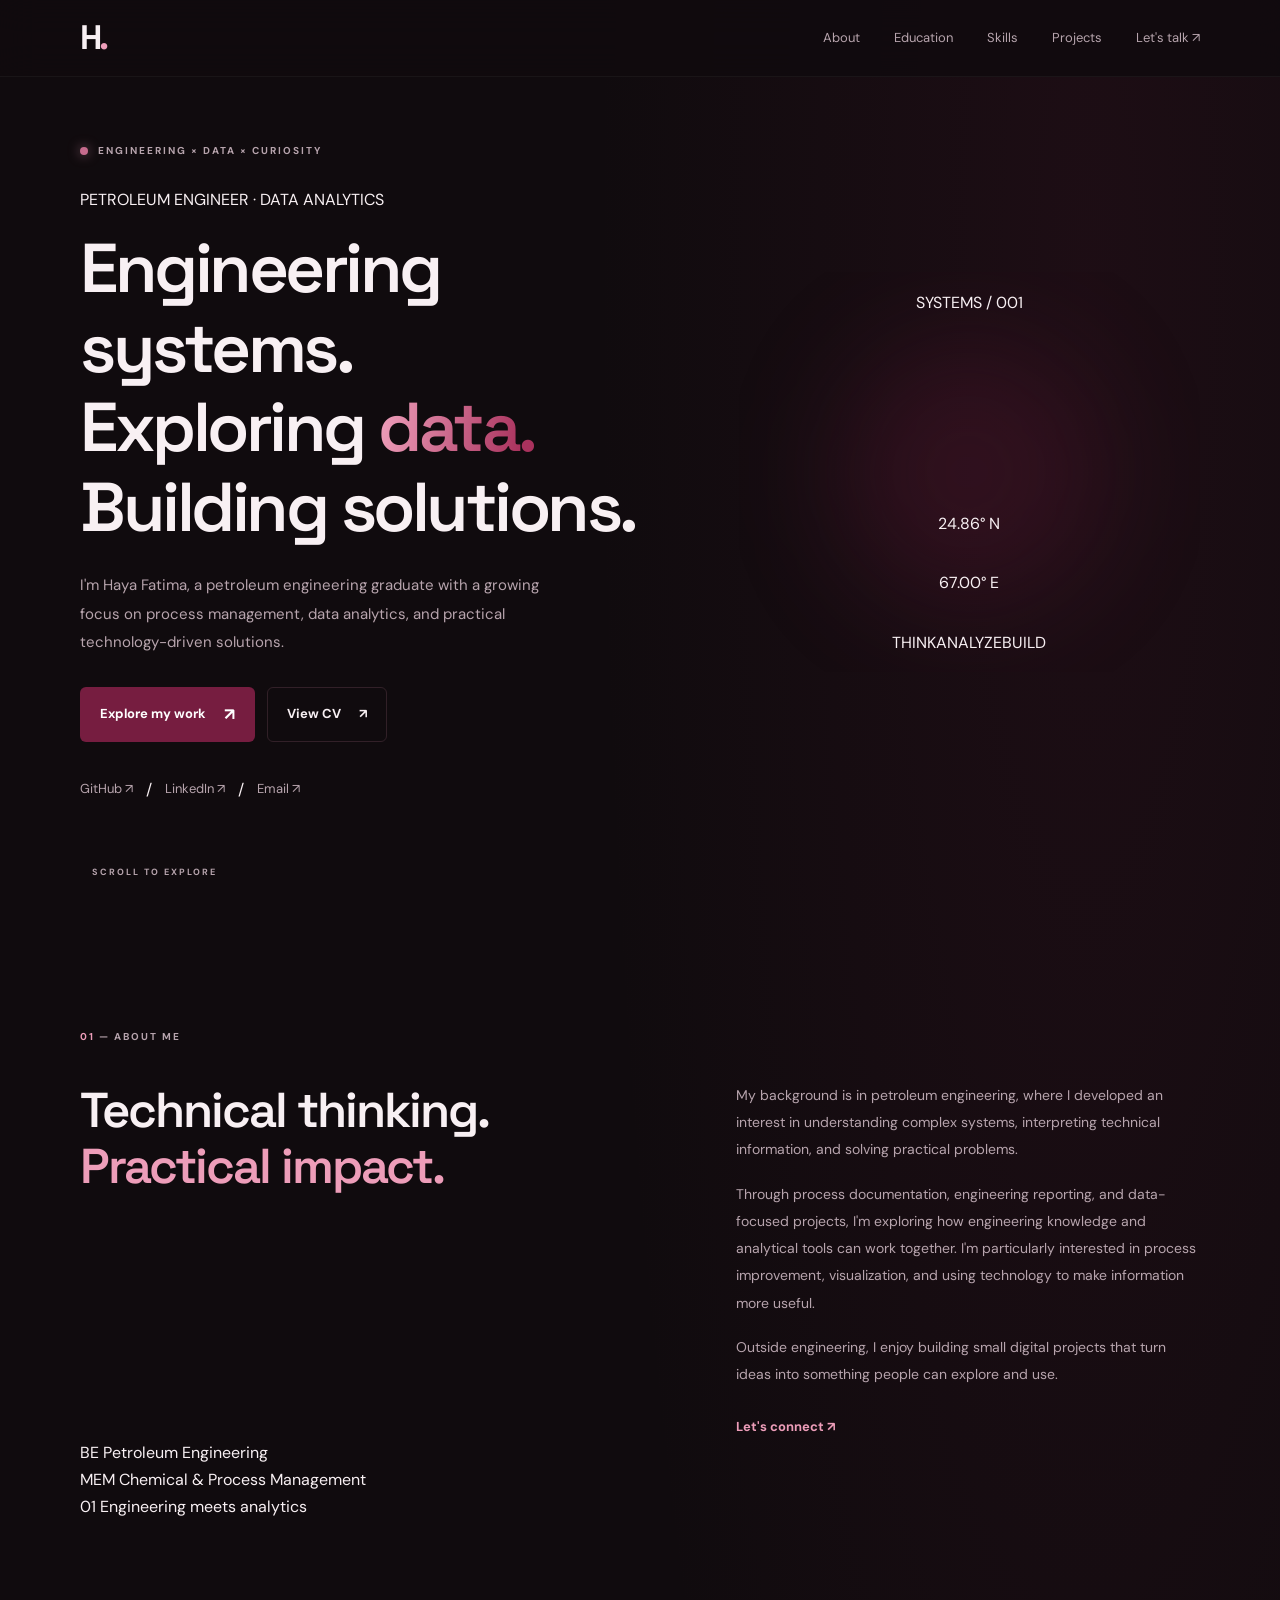
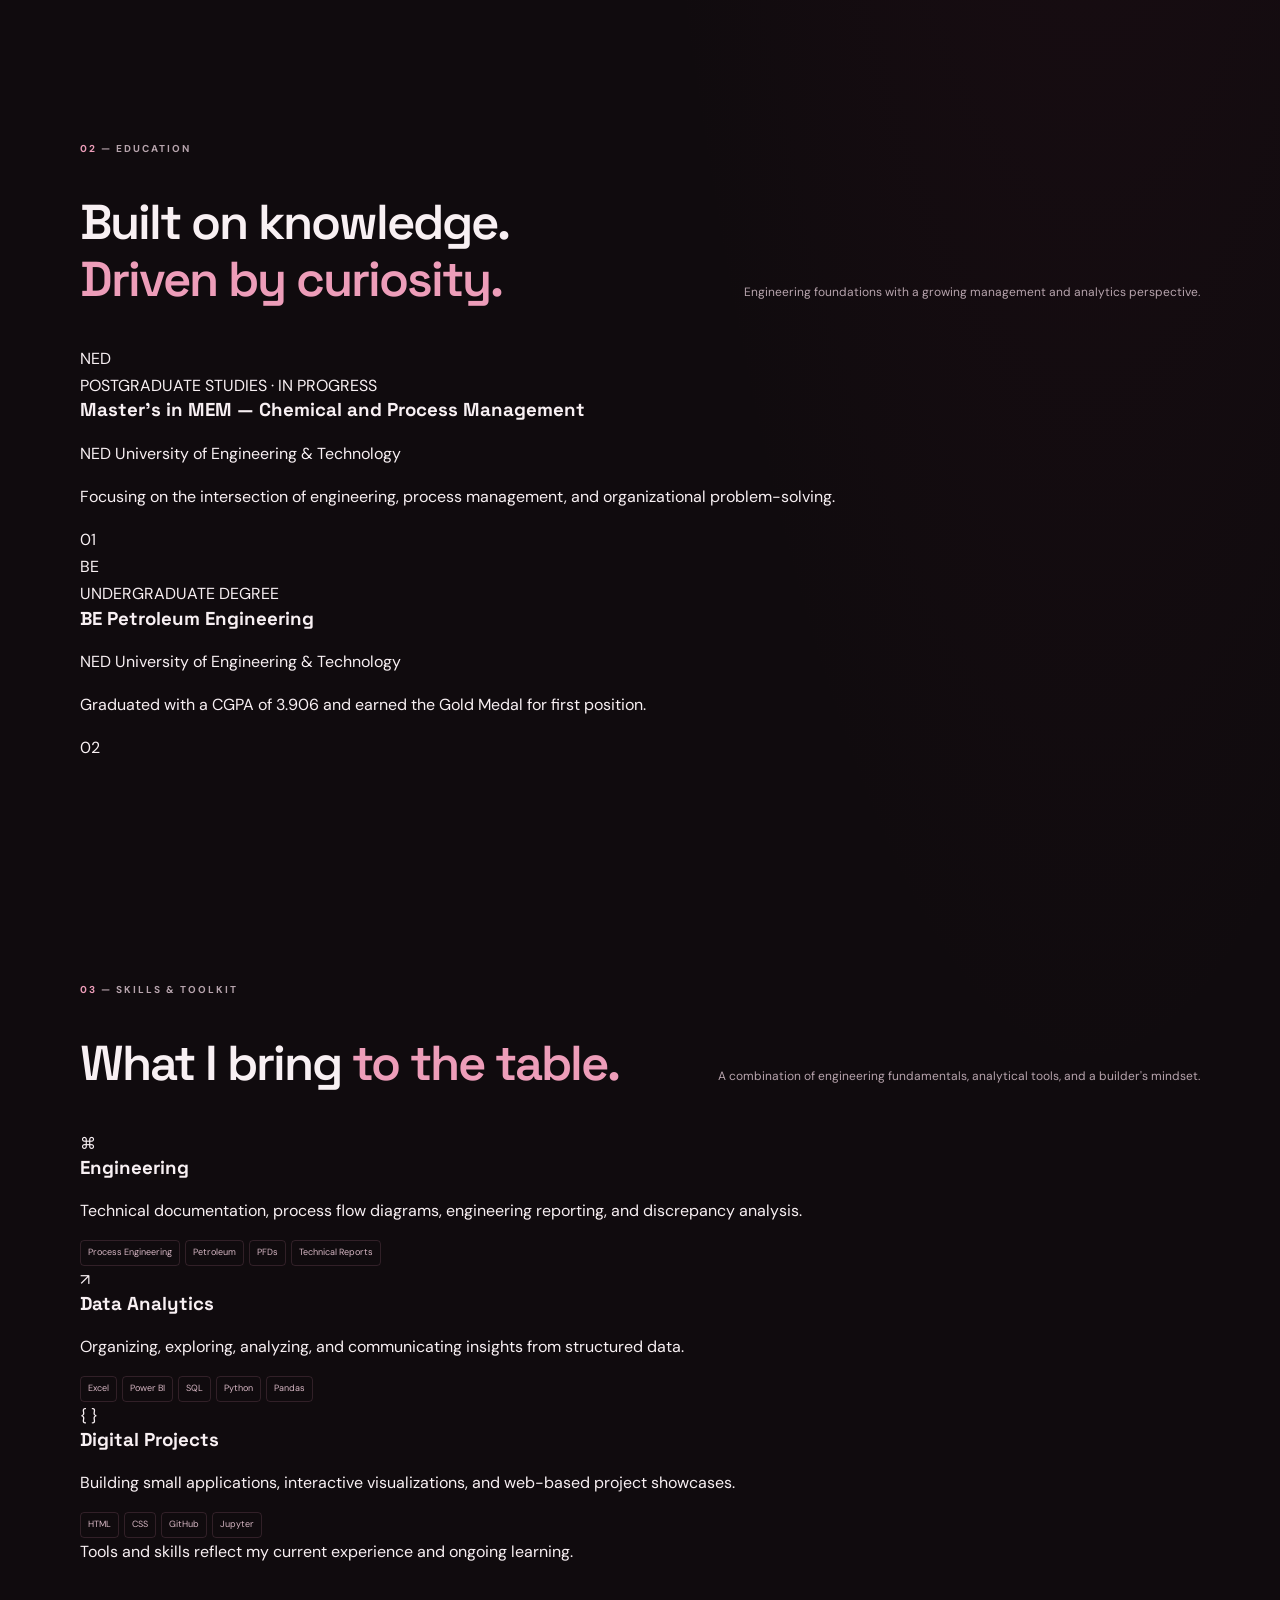
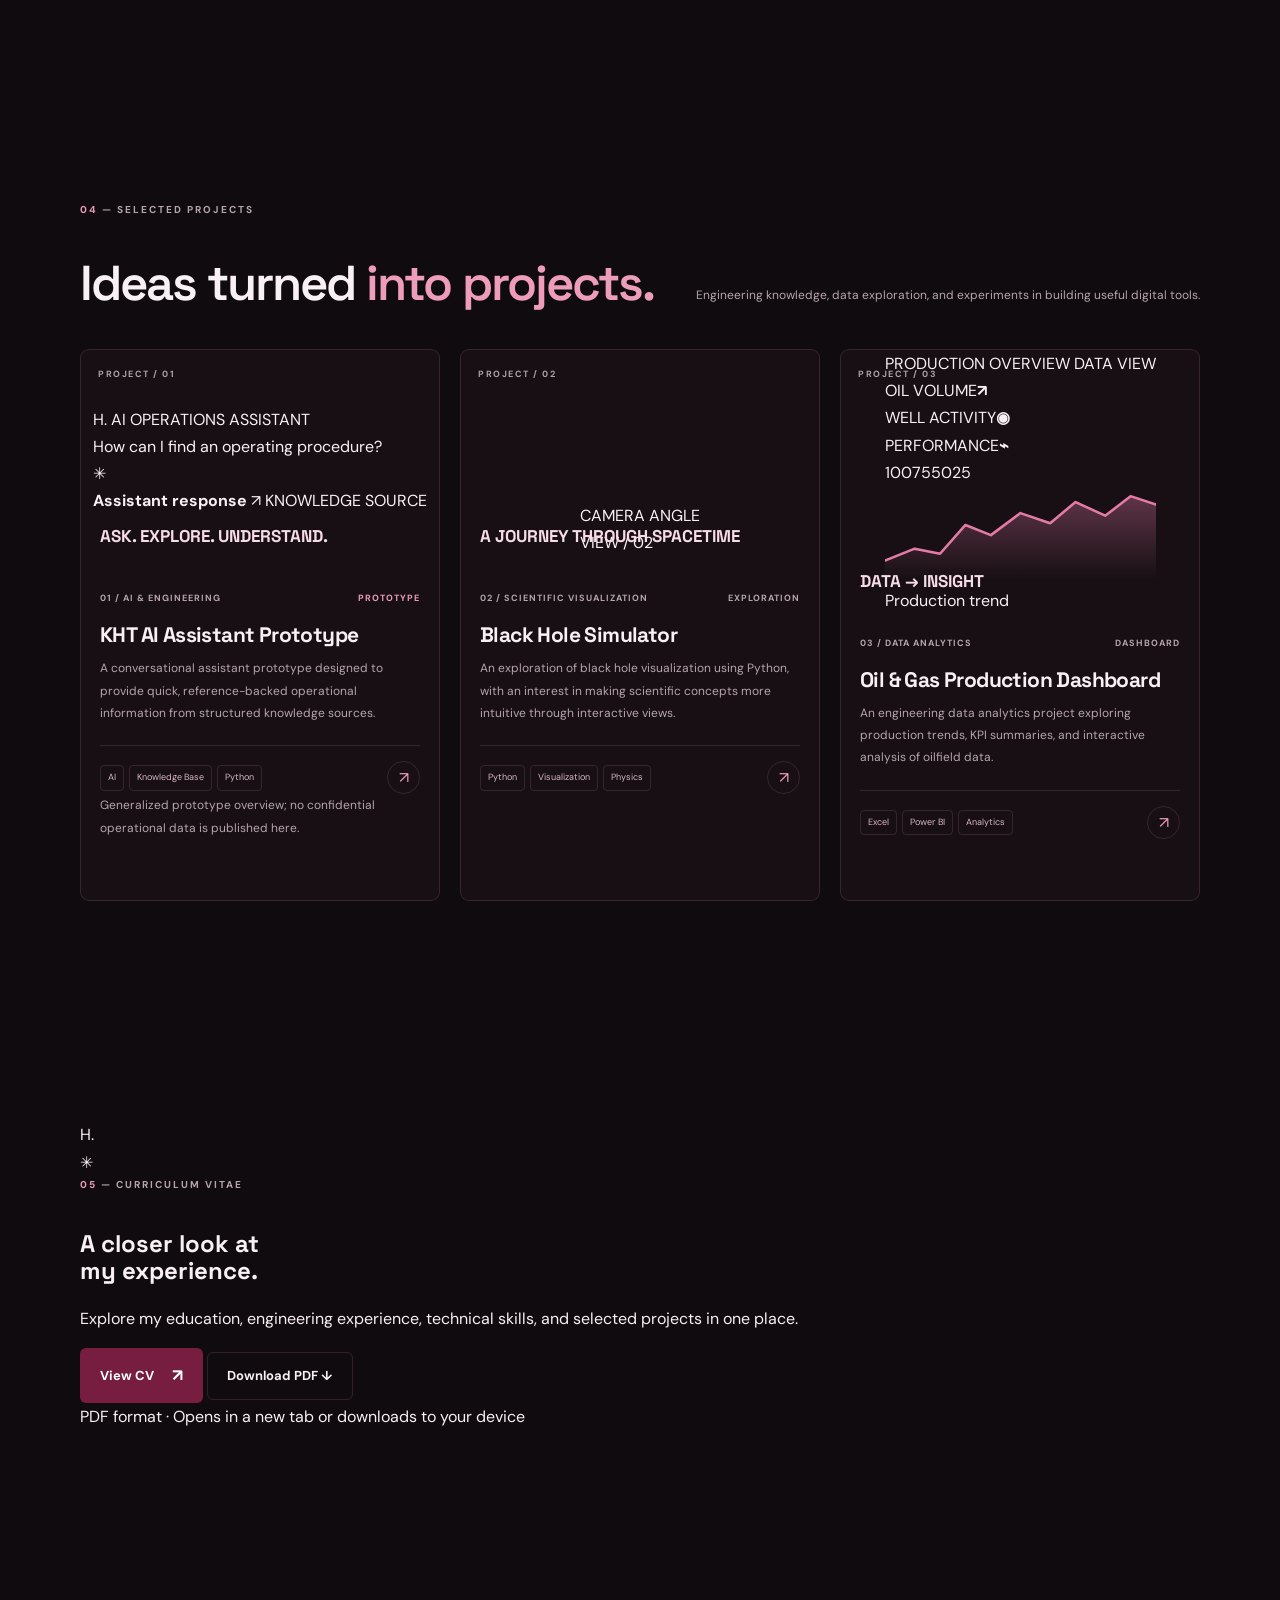
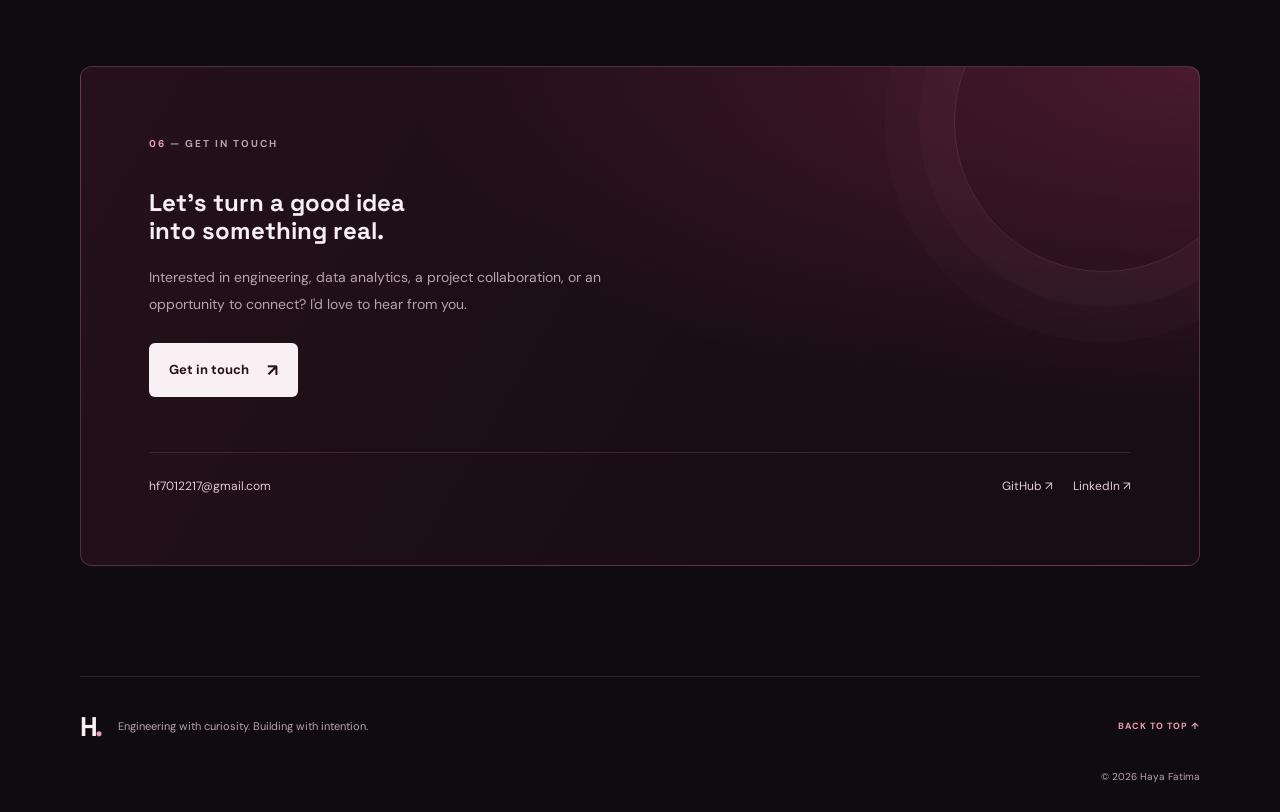
==== commit 366c5a03: "Update index.html" ====
--- a/index.html
+++ b/index.html
@@ -5,9 +5,9 @@
   <meta charset="UTF-8">
   <meta name="viewport" content="width=device-width, initial-scale=1.0">
   <meta name="theme-color" content="#100b0e">
-  <meta name="description" content="Explore Haya's portfolio, projects, skills, and contact information.">
-
-  <title>Haya | Personal Portfolio</title>
+  <meta name="description" content="Haya Fatima — Petroleum Engineer, Process Engineering professional, and Data Analytics enthusiast. Explore engineering projects, technical skills, and education.">
+
+  <title>Haya Fatima | Engineering & Data Analytics</title>
 
   <link rel="preconnect" href="https://fonts.googleapis.com">
   <link rel="preconnect" href="https://fonts.gstatic.com" crossorigin>
@@ -19,197 +19,370 @@
 <body>
   <header class="site-header">
     <nav class="nav container" aria-label="Main navigation">
-      <a class="logo" href="#home">HF<span>.</span></a>
+      <a class="logo" href="#home" aria-label="Haya Fatima home">H<span>.</span></a>
 
       <div class="nav-links">
         <a href="#about">About</a>
+        <a href="#education">Education</a>
+        <a href="#skills">Skills</a>
         <a href="#projects">Projects</a>
-        <a href="#contact" class="nav-contact">Let's talk <span>↗</span></a>
+        <a class="nav-cta" href="#contact">Let's talk ↗</a>
       </div>
     </nav>
   </header>
 
   <main>
+    <!-- HERO -->
     <section class="hero container" id="home">
-      <div class="hero-content">
+      <div class="hero-copy">
         <div class="eyebrow">
           <span class="status-dot"></span>
-          WELCOME TO MY PORTFOLIO
-        </div>
+          ENGINEERING × DATA × CURIOSITY
+        </div>
+
+        <p class="hero-kicker">PETROLEUM ENGINEER · DATA ANALYTICS</p>
 
         <h1>
-          Hi, I'm Haya.<br>
-          I turn ideas into
-          <span class="gradient-text">digital experiences.</span>
+          Engineering systems.<br>
+          Exploring <span class="gradient-text">data.</span><br>
+          Building solutions.
         </h1>
 
         <p class="hero-description">
-          Welcome to my corner of the internet. Explore my projects,
-          discover what I'm building, and get in touch.
+          I'm Haya Fatima, a petroleum engineering graduate with a
+          growing focus on process management, data analytics, and
+          practical technology-driven solutions.
         </p>
 
         <div class="hero-actions">
           <a class="button button-primary" href="#projects">
             Explore my work <span>↗</span>
           </a>
-          <a class="button button-secondary" href="#contact">
-            Contact me
+          <a class="button button-secondary" href="cv.pdf" target="_blank" rel="noopener noreferrer">
+            View CV <span>↗</span>
           </a>
         </div>
 
         <div class="hero-socials">
-          <a href="https://github.com/HayaFatima-003"
-             target="_blank" rel="noopener noreferrer">GitHub ↗</a>
-          <span class="social-divider">/</span>
-          <a href="https://www.linkedin.com/in/haya-f-849878266/"
-             target="_blank" rel="noopener noreferrer">LinkedIn ↗</a>
-        </div>
-      </div>
-
-      <div class="hero-art" aria-label="Abstract maroon decorative artwork">
-        <div class="art-orbit orbit-one"></div>
-        <div class="art-orbit orbit-two"></div>
-        <div class="art-core">
-          <span>H.</span>
-        </div>
-        <div class="art-tag tag-top">CREATIVE MIND</div>
-        <div class="art-tag tag-bottom">ALWAYS BUILDING ✳</div>
-        <div class="art-star star-one">✳</div>
-        <div class="art-star star-two">✦</div>
+          <a href="https://github.com/HayaFatima-003" target="_blank" rel="noopener noreferrer">GitHub ↗</a>
+          <span>/</span>
+          <a href="https://www.linkedin.com/in/haya-f-849878266/" target="_blank" rel="noopener noreferrer">LinkedIn ↗</a>
+          <span>/</span>
+          <a href="mailto:hf7012217@gmail.com">Email ↗</a>
+        </div>
+      </div>
+
+      <!-- CSS ENGINEERING ARTWORK -->
+      <div class="hero-art" aria-label="Abstract engineering-inspired maroon artwork">
+        <div class="hero-art-label">SYSTEMS / 001</div>
+        <div class="hero-ring ring-a"></div>
+        <div class="hero-ring ring-b"></div>
+        <div class="hero-ring ring-c"></div>
+        <div class="hero-orb"></div>
+        <div class="hero-orbit-dot"></div>
+        <div class="hero-coordinate coord-one">24.86° N</div>
+        <div class="hero-coordinate coord-two">67.00° E</div>
+        <div class="hero-art-bottom">
+          <span>THINK</span><span>ANALYZE</span><span>BUILD</span>
+        </div>
       </div>
 
       <a class="scroll-cue" href="#about">
-        <span class="scroll-line"></span>
-        SCROLL TO EXPLORE
+        <span></span> SCROLL TO EXPLORE
       </a>
     </section>
 
-    <section class="about section container" id="about">
-      <div class="section-label">
-        <span>01</span> — A LITTLE ABOUT ME
-      </div>
+    <!-- ABOUT -->
+    <section class="section container" id="about">
+      <div class="section-label"><span>01</span> — ABOUT ME</div>
 
       <div class="about-grid">
-        <h2>Curious by nature.<br><span>Creative by choice.</span></h2>
+        <h2>Technical thinking.<br><span>Practical impact.</span></h2>
 
         <div class="about-copy">
           <p>
-            I'm Haya, and I enjoy exploring ideas and turning them into
-            useful, thoughtful digital experiences.
+            My background is in petroleum engineering, where I developed
+            an interest in understanding complex systems, interpreting
+            technical information, and solving practical problems.
           </p>
           <p>
-            I believe the most beautiful work is never truly finished.
-            It evolves through curiosity, iteration, and an unwillingness to settle for "good enough."
-            While technology constantly reshapes what is possible, I enjoy the challenge
-            of refining ideas into thoughtful solutions. 
-            This portfolio is a glimpse into that journey of continuous growth and craftsmanship.
+            Through process documentation, engineering reporting, and
+            data-focused projects, I'm exploring how engineering knowledge
+            and analytical tools can work together. I'm particularly
+            interested in process improvement, visualization, and using
+            technology to make information more useful.
           </p>
-          <a class="text-link" href="#contact">Let's connect <span>↗</span></a>
-        </div>
-      </div>
-    </section>
-
-    <section class="projects section" id="projects">
+          <p>
+            Outside engineering, I enjoy building small digital projects
+            that turn ideas into something people can explore and use.
+          </p>
+          <a class="text-link" href="#contact">Let's connect ↗</a>
+        </div>
+      </div>
+
+      <div class="about-stats">
+        <article class="stat-card">
+          <span class="stat-number">BE</span>
+          <span class="stat-caption">Petroleum Engineering</span>
+        </article>
+        <article class="stat-card">
+          <span class="stat-number">MEM</span>
+          <span class="stat-caption">Chemical & Process Management</span>
+        </article>
+        <article class="stat-card">
+          <span class="stat-number">01</span>
+          <span class="stat-caption">Engineering meets analytics</span>
+        </article>
+      </div>
+    </section>
+
+    <!-- EDUCATION -->
+    <section class="section education-section" id="education">
       <div class="container">
-        <div class="section-label">
-          <span>02</span> — SELECTED WORK
-        </div>
+        <div class="section-label"><span>02</span> — EDUCATION</div>
 
         <div class="section-heading">
-          <h2>Things I've <span>created.</span></h2>
-          <p>A few projects from my journey.<br>More ideas are always in progress.</p>
+          <h2>Built on knowledge.<br><span>Driven by curiosity.</span></h2>
+          <p>Engineering foundations with a growing management and analytics perspective.</p>
+        </div>
+
+        <div class="education-list">
+          <article class="education-card">
+            <div class="education-mark">NED</div>
+            <div class="education-content">
+              <span class="card-overline">POSTGRADUATE STUDIES · IN PROGRESS</span>
+              <h3>Master's in MEM — Chemical and Process Management</h3>
+              <p class="institution">NED University of Engineering & Technology</p>
+              <p>
+                Focusing on the intersection of engineering, process
+                management, and organizational problem-solving.
+              </p>
+            </div>
+            <span class="education-index">01</span>
+          </article>
+
+          <article class="education-card">
+            <div class="education-mark">BE</div>
+            <div class="education-content">
+              <span class="card-overline">UNDERGRADUATE DEGREE</span>
+              <h3>BE Petroleum Engineering</h3>
+              <p class="institution">NED University of Engineering & Technology</p>
+              <p>
+                Graduated with a CGPA of 3.906 and earned the Gold Medal
+                for first position.
+              </p>
+            </div>
+            <span class="education-index">02</span>
+          </article>
+        </div>
+      </div>
+    </section>
+
+    <!-- SKILLS -->
+    <section class="section container" id="skills">
+      <div class="section-label"><span>03</span> — SKILLS & TOOLKIT</div>
+
+      <div class="section-heading">
+        <h2>What I bring <span>to the table.</span></h2>
+        <p>A combination of engineering fundamentals, analytical tools, and a builder's mindset.</p>
+      </div>
+
+      <div class="skills-grid">
+        <article class="skill-card">
+          <div class="skill-icon">⌘</div>
+          <h3>Engineering</h3>
+          <p>Technical documentation, process flow diagrams, engineering reporting, and discrepancy analysis.</p>
+          <div class="tags">
+            <span>Process Engineering</span>
+            <span>Petroleum</span>
+            <span>PFDs</span>
+            <span>Technical Reports</span>
+          </div>
+        </article>
+
+        <article class="skill-card">
+          <div class="skill-icon">↗</div>
+          <h3>Data Analytics</h3>
+          <p>Organizing, exploring, analyzing, and communicating insights from structured data.</p>
+          <div class="tags">
+            <span>Excel</span>
+            <span>Power BI</span>
+            <span>SQL</span>
+            <span>Python</span>
+            <span>Pandas</span>
+          </div>
+        </article>
+
+        <article class="skill-card">
+          <div class="skill-icon">{ }</div>
+          <h3>Digital Projects</h3>
+          <p>Building small applications, interactive visualizations, and web-based project showcases.</p>
+          <div class="tags">
+            <span>HTML</span>
+            <span>CSS</span>
+            <span>GitHub</span>
+            <span>Jupyter</span>
+          </div>
+        </article>
+      </div>
+
+      <p class="skills-note">
+        Tools and skills reflect my current experience and ongoing learning.
+      </p>
+    </section>
+
+    <!-- PROJECTS -->
+    <section class="section projects-section" id="projects">
+      <div class="container">
+        <div class="section-label"><span>04</span> — SELECTED PROJECTS</div>
+
+        <div class="section-heading projects-heading">
+          <h2>Ideas turned <span>into projects.</span></h2>
+          <p>Engineering knowledge, data exploration, and experiments in building useful digital tools.</p>
         </div>
 
         <div class="project-grid">
+          <!-- PROJECT 1 -->
           <article class="project-card">
-            <div class="project-visual visual-one">
+            <div class="project-visual visual-assistant">
               <span class="visual-index">PROJECT / 01</span>
-              <div class="visual-window">
-                <div class="window-dots"><i></i><i></i><i></i></div>
-                <div class="window-lines">
-                  <span></span><span></span><span></span>
-                </div>
-                <div class="window-block"></div>
-              </div>
-              <span class="visual-symbol">✳</span>
+              <div class="assistant-ui">
+                <div class="assistant-topbar">
+                  <span class="mini-logo">H.</span>
+                  <span>AI OPERATIONS ASSISTANT</span>
+                  <i></i>
+                </div>
+                <div class="chat-row user-chat">How can I find an operating procedure?</div>
+                <div class="chat-row bot-chat">
+                  <span class="bot-mark">✳</span>
+                  <div>
+                    <b>Assistant response</b>
+                    <span class="chat-line"></span>
+                    <span class="chat-line short"></span>
+                    <span class="reference-chip">↗ KNOWLEDGE SOURCE</span>
+                  </div>
+                </div>
+              </div>
+              <span class="visual-caption">ASK. EXPLORE. UNDERSTAND.</span>
             </div>
 
             <div class="project-info">
               <div class="project-meta">
-                <span>01 / WEB</span>
-                <span class="project-status">FEATURED</span>
-              </div>
-              <h3>KHT AI Assitant Prototype</h3>
+                <span>01 / AI & ENGINEERING</span>
+                <span class="project-status">PROTOTYPE</span>
+              </div>
+              <h3>KHT AI Assistant Prototype</h3>
               <p>
-                A specialized AI assistant that delivers instant, reference-backed operational insights through conversational AI.
+                A conversational assistant prototype designed to provide
+                quick, reference-backed operational information from
+                structured knowledge sources.
               </p>
               <div class="project-footer">
                 <div class="tags">
-                  <span>HTML</span><span>CSS</span><span>GitHub Pages</span>
-                </div>
-                <a class="project-link"
-   href=" https://hayafatima-003.github.io/AI_ASSISTANT_FRONTEND/"
-   target="_blank"
-   rel="noopener noreferrer"
-   aria-label="Open live project">↗</a>
-              </div>
+                  <span>AI</span><span>Knowledge Base</span><span>Python</span>
+                </div>
+                <a class="project-link" href="https://github.com/HayaFatima-003"
+                   target="_blank" rel="noopener noreferrer"
+                   aria-label="Explore GitHub projects">↗</a>
+              </div>
+              <p class="project-footnote">Generalized prototype overview; no confidential operational data is published here.</p>
             </div>
           </article>
 
+          <!-- PROJECT 2 -->
           <article class="project-card">
-            <div class="project-visual visual-two">
+            <div class="project-visual visual-blackhole">
               <span class="visual-index">PROJECT / 02</span>
-              <div class="visual-orb"></div>
-              <div class="visual-caption">YOUR NEXT<br>BIG IDEA.</div>
-              <span class="visual-number">02</span>
+              <div class="space-grid"></div>
+              <div class="space-star star-a"></div>
+              <div class="space-star star-b"></div>
+              <div class="space-star star-c"></div>
+              <div class="blackhole-scene">
+                <div class="accretion-ring"></div>
+                <div class="accretion-ring ring-inner"></div>
+                <div class="event-horizon"></div>
+              </div>
+              <div class="sim-control">
+                <span>CAMERA ANGLE</span>
+                <div class="fake-slider"><i></i></div>
+                <span>VIEW / 02</span>
+              </div>
+              <span class="visual-caption">A JOURNEY THROUGH SPACETIME</span>
             </div>
 
             <div class="project-info">
               <div class="project-meta">
-                <span>02 / YOUR CATEGORY</span>
-                <span>IN PROGRESS</span>
+                <span>02 / SCIENTIFIC VISUALIZATION</span>
+                <span>EXPLORATION</span>
               </div>
               <h3>Black Hole Simulator</h3>
               <p>
-                Exploring the mysteries of spacetime with a Python-generated black hole visualization.
+                An exploration of black hole visualization using Python,
+                with an interest in making scientific concepts more
+                intuitive through interactive views.
               </p>
               <div class="project-footer">
                 <div class="tags">
-                  <span>Your tools</span><span>Your skills</span>
-                </div>
-                <a class="project-link"
-   href="https://hayafatima-003.github.io/Black-hole-simulator/"
-   target="_blank"
-   rel="noopener noreferrer"
-   aria-label="Open live project">↗</a>
+                  <span>Python</span><span>Visualization</span><span>Physics</span>
+                </div>
+                <a class="project-link" href="#contact"
+                   aria-label="Ask about the Black Hole Simulator">↗</a>
               </div>
             </div>
           </article>
 
+          <!-- PROJECT 3 -->
           <article class="project-card">
-            <div class="project-visual visual-three">
+            <div class="project-visual visual-dashboard">
               <span class="visual-index">PROJECT / 03</span>
-              <div class="visual-grid-art"></div>
-              <div class="visual-stamp">MADE<br>WITH<br>INTENTION.</div>
-              <span class="visual-spark">✦</span>
+              <div class="dashboard-ui">
+                <div class="dashboard-top">
+                  <span>PRODUCTION OVERVIEW</span>
+                  <span class="dashboard-live">DATA VIEW</span>
+                </div>
+                <div class="dashboard-kpis">
+                  <div><span>OIL VOLUME</span><b>↗</b></div>
+                  <div><span>WELL ACTIVITY</span><b>◉</b></div>
+                  <div><span>PERFORMANCE</span><b>⌁</b></div>
+                </div>
+                <div class="chart-panel">
+                  <div class="chart-y-labels"><span>100</span><span>75</span><span>50</span><span>25</span></div>
+                  <div class="chart-area">
+                    <div class="chart-guides"></div>
+                    <svg class="production-chart" viewBox="0 0 320 110" role="img" aria-label="Decorative production trend line">
+                      <defs>
+                        <linearGradient id="chartFill" x1="0" y1="0" x2="0" y2="1">
+                          <stop offset="0%" stop-color="#e47ba7" stop-opacity=".35"/>
+                          <stop offset="100%" stop-color="#e47ba7" stop-opacity="0"/>
+                        </linearGradient>
+                      </defs>
+                      <path d="M0 88 L35 74 L65 80 L95 46 L125 58 L160 32 L195 44 L225 19 L260 35 L290 12 L320 22 L320 110 L0 110 Z" fill="url(#chartFill)"/>
+                      <polyline points="0,88 35,74 65,80 95,46 125,58 160,32 195,44 225,19 260,35 290,12 320,22" fill="none" stroke="#e47ba7" stroke-width="3" stroke-linecap="round" stroke-linejoin="round"/>
+                    </svg>
+                  </div>
+                </div>
+                <div class="chart-legend"><span></span> Production trend</div>
+              </div>
+              <span class="visual-caption">DATA → INSIGHT</span>
             </div>
 
             <div class="project-info">
               <div class="project-meta">
-                <span>03 / YOUR CATEGORY</span>
-                <span>COMING SOON</span>
-              </div>
-              <h3>Another Great Idea</h3>
+                <span>03 / DATA ANALYTICS</span>
+                <span>DASHBOARD</span>
+              </div>
+              <h3>Oil & Gas Production Dashboard</h3>
               <p>
-                Add your third project here, including its purpose,
-                key features, and the skills you used.
+                An engineering data analytics project exploring production
+                trends, KPI summaries, and interactive analysis of
+                oilfield data.
               </p>
               <div class="project-footer">
                 <div class="tags">
-                  <span>Your tools</span><span>Your skills</span>
+                  <span>Excel</span><span>Power BI</span><span>Analytics</span>
                 </div>
                 <a class="project-link" href="#contact"
-                   aria-label="Ask me about project three">↗</a>
+                   aria-label="Ask about the production dashboard">↗</a>
               </div>
             </div>
           </article>
@@ -217,33 +390,63 @@
       </div>
     </section>
 
-    <section class="contact section container" id="contact">
+    <!-- CV -->
+    <section class="section container" id="cv">
+      <div class="cv-panel">
+        <div class="cv-decoration">
+          <div class="cv-paper">
+            <div class="paper-monogram">H.</div>
+            <span class="paper-line wide"></span>
+            <span class="paper-line"></span>
+            <span class="paper-line medium"></span>
+            <div class="paper-section"></div>
+            <span class="paper-line wide"></span>
+            <span class="paper-line medium"></span>
+            <div class="paper-section"></div>
+            <span class="paper-line wide"></span>
+            <span class="paper-line"></span>
+          </div>
+          <span class="cv-star">✳</span>
+        </div>
+
+        <div class="cv-copy">
+          <div class="section-label"><span>05</span> — CURRICULUM VITAE</div>
+          <h2>A closer look at<br><span>my experience.</span></h2>
+          <p>
+            Explore my education, engineering experience, technical skills,
+            and selected projects in one place.
+          </p>
+          <div class="cv-actions">
+            <a class="button button-primary" href="cv.pdf" target="_blank" rel="noopener noreferrer">
+              View CV <span>↗</span>
+            </a>
+            <a class="button button-secondary" href="cv.pdf" download="Haya-Fatima-CV.pdf">
+              Download PDF ↓
+            </a>
+          </div>
+          <p class="cv-note">PDF format · Opens in a new tab or downloads to your device</p>
+        </div>
+      </div>
+    </section>
+
+    <!-- CONTACT -->
+    <section class="section container" id="contact">
       <div class="contact-panel">
         <div class="contact-decoration"></div>
-
-        <div class="section-label">
-          <span>03</span> — GET IN TOUCH
-        </div>
-
-        <h2>Have an idea?<br><span>Let's make it happen.</span></h2>
-
+        <div class="section-label"><span>06</span> — GET IN TOUCH</div>
+        <h2>Let's turn a good idea<br><span>into something real.</span></h2>
         <p>
-          Have a project in mind, want to collaborate, or just want
-          to say hello? My inbox is open.
+          Interested in engineering, data analytics, a project collaboration,
+          or an opportunity to connect? I'd love to hear from you.
         </p>
-
-        <a class="button button-light"
-           href="mailto:hf7012217@gmail.com">
-          Email me <span>↗</span>
+        <a class="button button-light" href="mailto:hf7012217@gmail.com">
+          Get in touch <span>↗</span>
         </a>
-
         <div class="contact-details">
           <a href="mailto:hf7012217@gmail.com">hf7012217@gmail.com</a>
           <div class="contact-socials">
-            <a href="https://github.com/HayaFatima-003"
-               target="_blank" rel="noopener noreferrer">GitHub ↗</a>
-            <a href="https://www.linkedin.com/in/haya-f-849878266/"
-               target="_blank" rel="noopener noreferrer">LinkedIn ↗</a>
+            <a href="https://github.com/HayaFatima-003" target="_blank" rel="noopener noreferrer">GitHub ↗</a>
+            <a href="https://www.linkedin.com/in/haya-f-849878266/" target="_blank" rel="noopener noreferrer">LinkedIn ↗</a>
           </div>
         </div>
       </div>
@@ -251,10 +454,10 @@
   </main>
 
   <footer class="footer container">
-    <a class="logo" href="#home">HF<span>.</span></a>
-    <p>Designed with intention. Built by Haya.</p>
+    <a class="logo" href="#home">H<span>.</span></a>
+    <p>Engineering with curiosity. Building with intention.</p>
     <a class="back-top" href="#home">BACK TO TOP ↑</a>
-    <p class="copyright">© <span id="year">2026</span> Haya</p>
+    <p class="copyright">© <span id="year">2026</span> Haya Fatima</p>
   </footer>
 </body>
 </html>
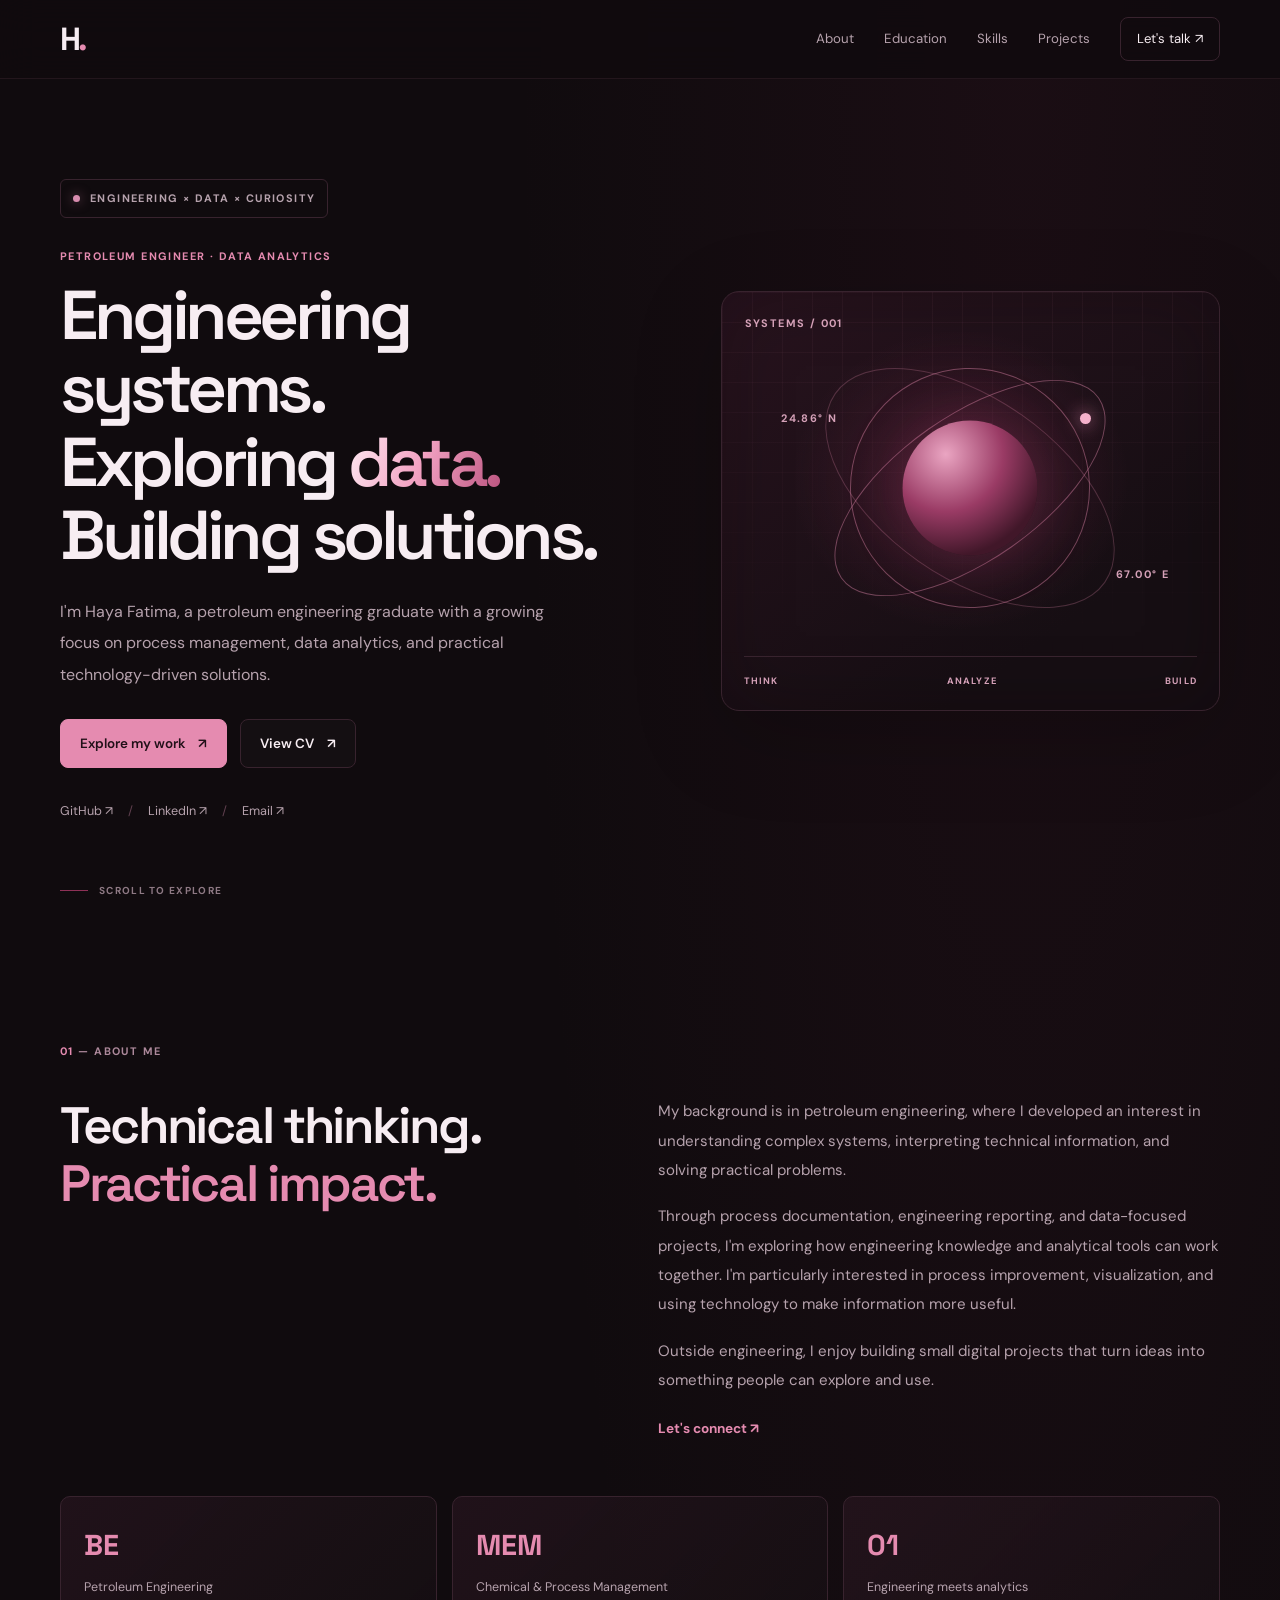
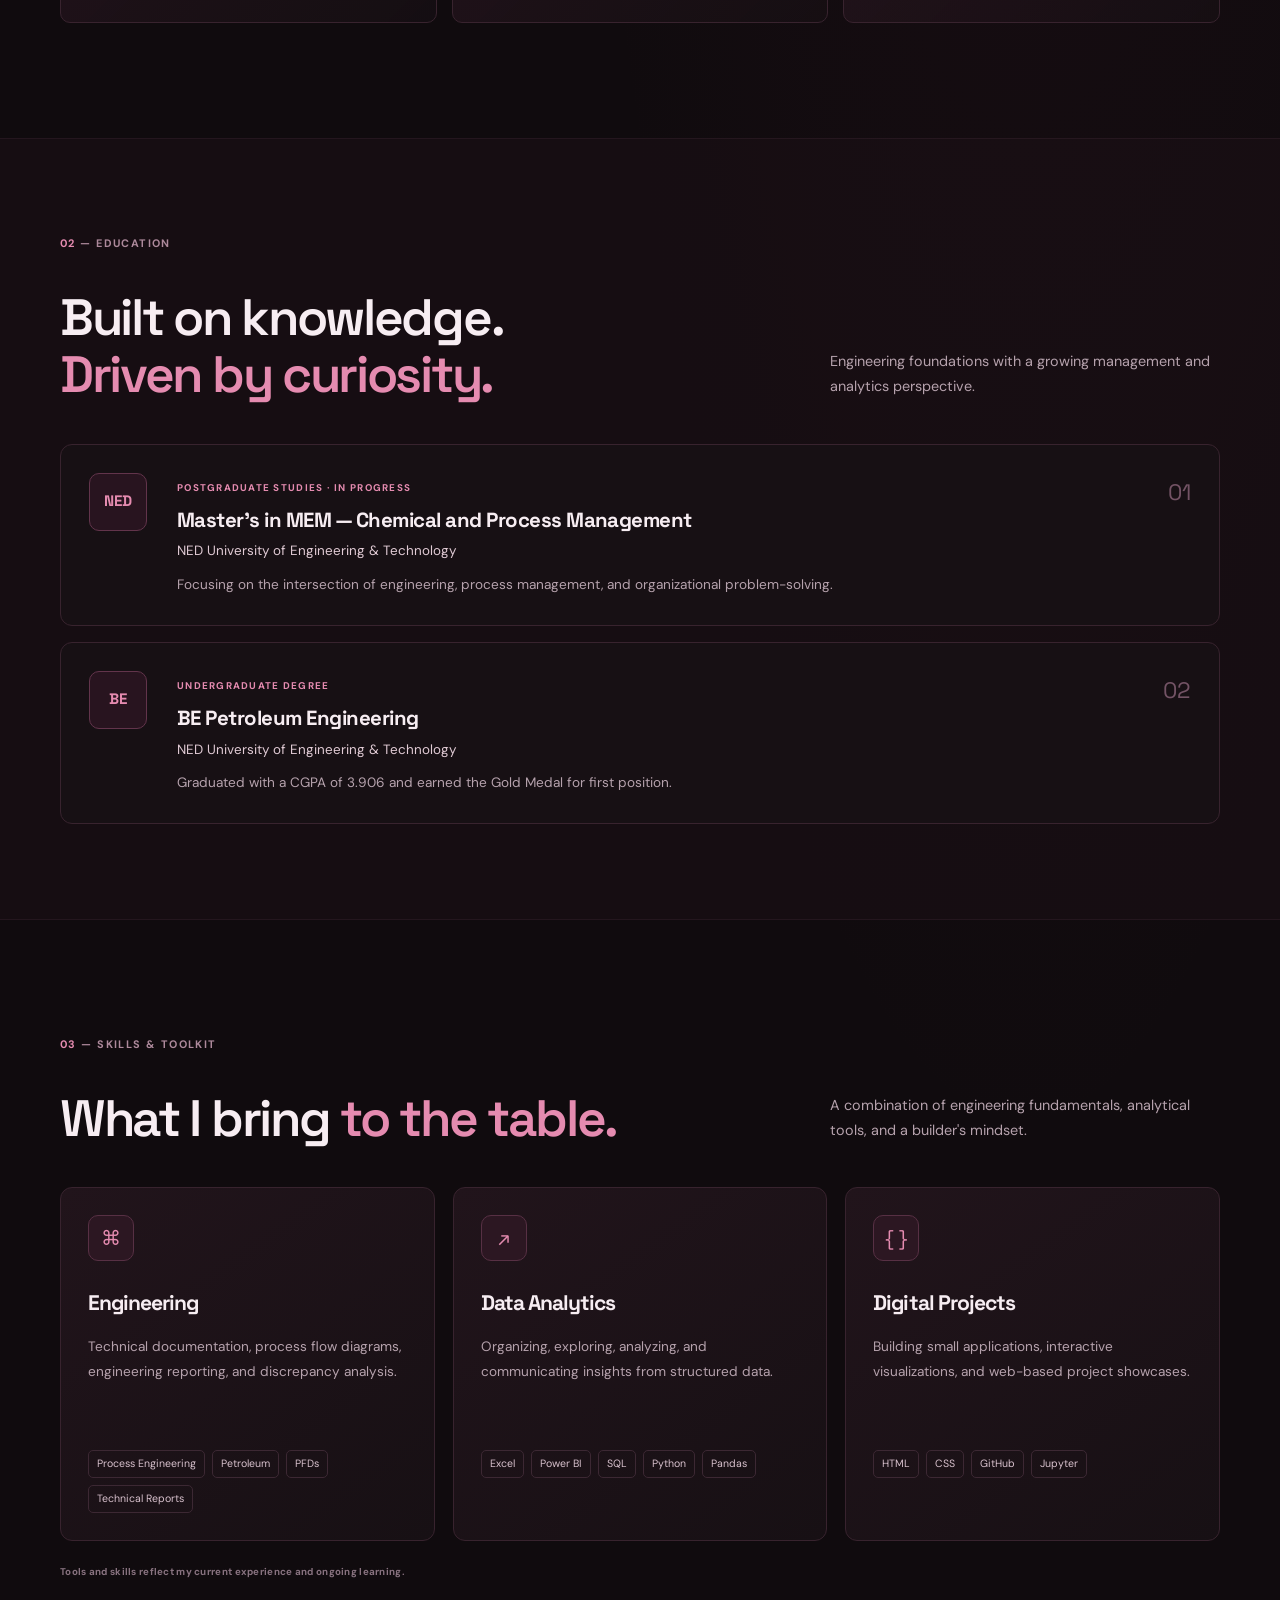
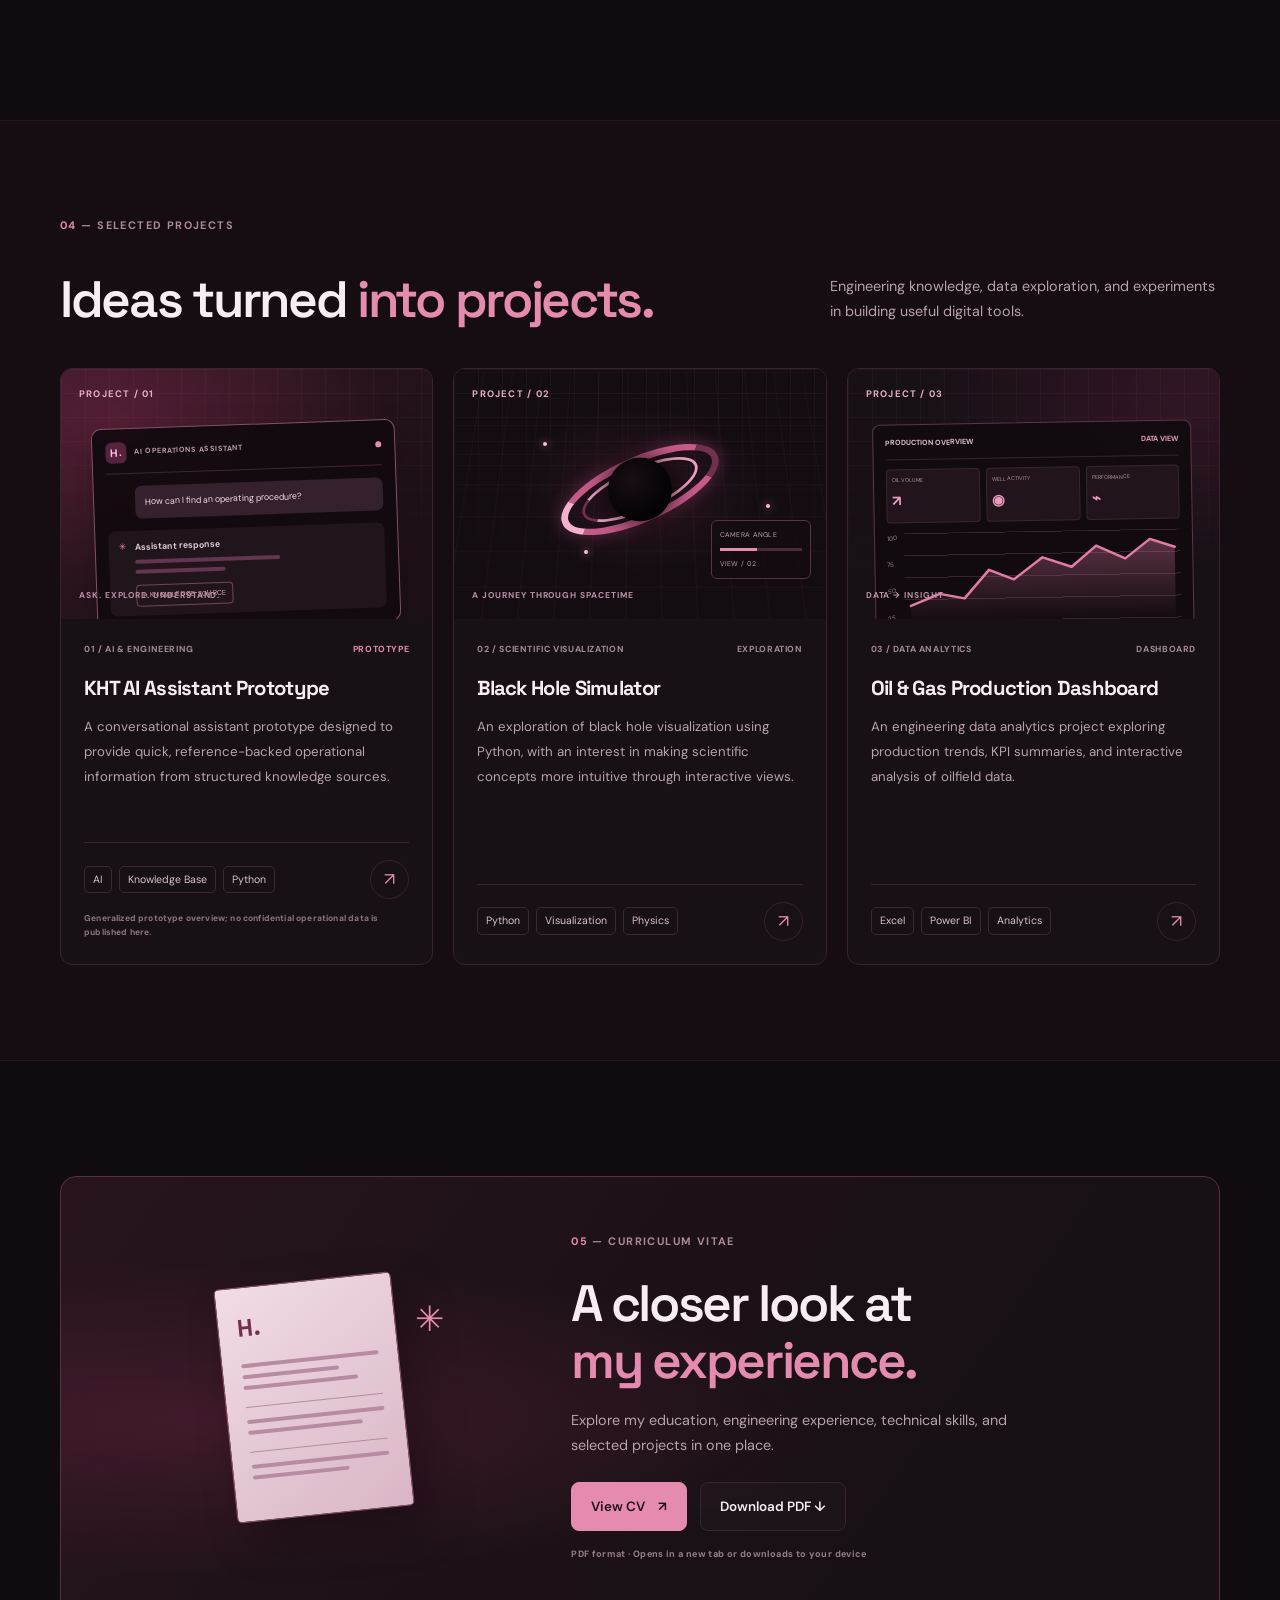
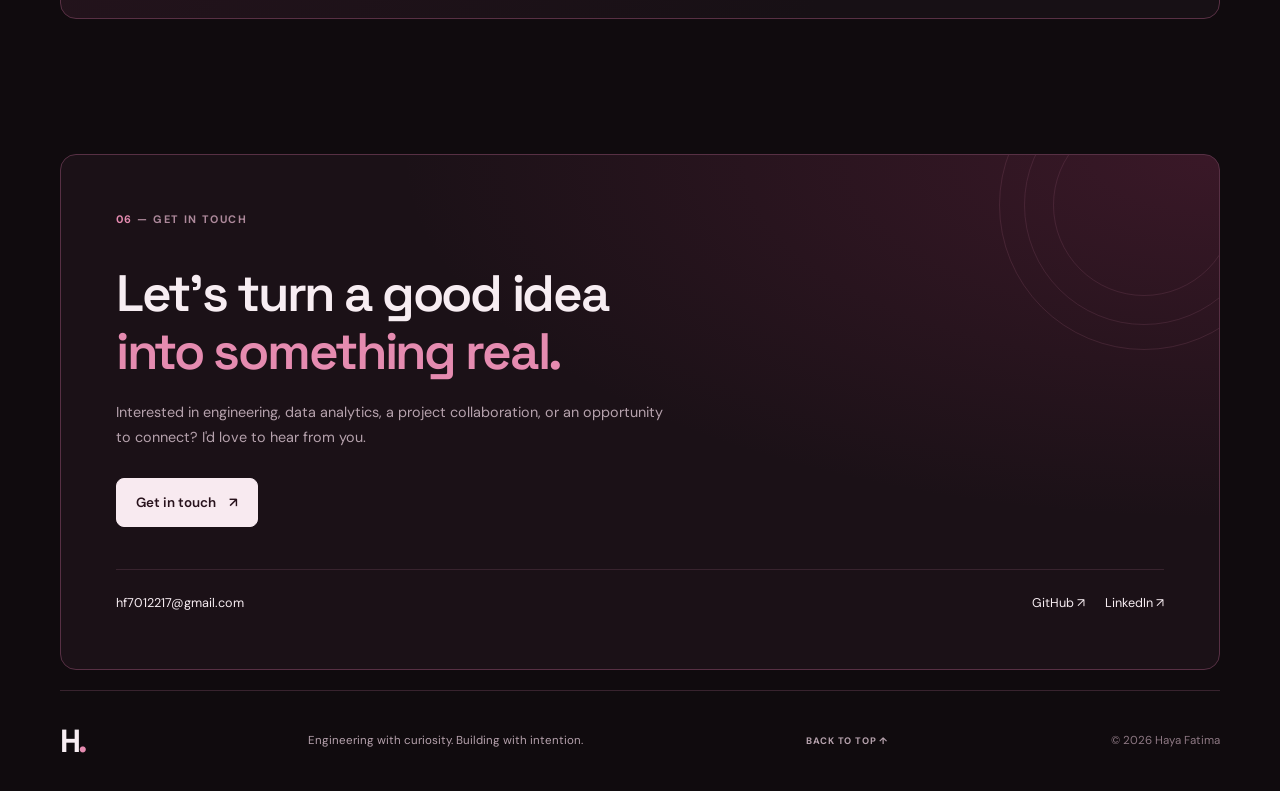
==== commit 417908d1: "Update CV links to include full name in filename" ====
--- a/index.html
+++ b/index.html
@@ -417,10 +417,10 @@
             and selected projects in one place.
           </p>
           <div class="cv-actions">
-            <a class="button button-primary" href="cv.pdf" target="_blank" rel="noopener noreferrer">
+            <a class="button button-primary" href="Haya Fatima CV.pdf" target="_blank" rel="noopener noreferrer">
               View CV <span>↗</span>
             </a>
-            <a class="button button-secondary" href="cv.pdf" download="Haya-Fatima-CV.pdf">
+            <a class="button button-secondary" href="Haya Fatima CV.pdf" download="Haya Fatima CV.pdf">
               Download PDF ↓
             </a>
           </div>
--- a/style.css
+++ b/style.css
@@ -1,17 +1,23 @@
+
+/* =========================================
+   HAYA FATIMA — ENGINEERING & DATA PORTFOLIO
+   Theme: Maroon / Black / Soft Pink
+========================================= */
 
 :root {
-  color-scheme: dark;
   --bg: #100b0e;
-  --surface: #191116;
-  --surface-light: #24151d;
-  --maroon: #761d40;
-  --maroon-light: #a9325d;
-  --rose: #ed9db9;
-  --text: #f8f0f3;
-  --muted: #b7a4ad;
-  --border: rgba(237, 157, 185, 0.15);
-  --font-heading: "Space Grotesk", sans-serif;
-  --font-body: "DM Sans", sans-serif;
+  --surface: #171014;
+  --surface-raised: #21141b;
+  --surface-soft: #291722;
+  --border: #38232e;
+  --text: #f7edf2;
+  --muted: #b6a2ad;
+  --accent: #e58bb0;
+  --accent-bright: #f5b1cb;
+  --accent-dark: #8e3157;
+  --heading-font: "Space Grotesk", sans-serif;
+  --body-font: "DM Sans", sans-serif;
+  --container: 1160px;
 }
 
 * {
@@ -20,18 +26,18 @@
 
 html {
   scroll-behavior: smooth;
-  scroll-padding-top: 90px;
+  scroll-padding-top: 95px;
 }
 
 body {
   margin: 0;
   background:
-    radial-gradient(ellipse at 85% 5%, rgba(118, 29, 64, 0.13), transparent 32%),
+    radial-gradient(ellipse at 80% 0%, rgba(103, 32, 62, .12), transparent 35%),
     var(--bg);
   color: var(--text);
-  font-family: var(--font-body);
-  font-size: 16px;
-  line-height: 1.7;
+  font-family: var(--body-font);
+  font-size: 15px;
+  line-height: 1.75;
   -webkit-font-smoothing: antialiased;
 }
 
@@ -40,119 +46,29 @@
   text-decoration: none;
 }
 
-a:focus-visible {
-  outline: 2px solid var(--rose);
-  outline-offset: 5px;
-}
-
 button,
 a {
   -webkit-tap-highlight-color: transparent;
 }
 
+a:focus-visible {
+  outline: 2px solid var(--accent-bright);
+  outline-offset: 5px;
+}
+
+::selection {
+  background: var(--accent-dark);
+  color: white;
+}
+
 .container {
-  width: min(1120px, calc(100% - 48px));
+  width: min(var(--container), calc(100% - 64px));
   margin-inline: auto;
 }
 
 .section {
-  padding-block: 110px;
-}
-
-.site-header {
-  position: sticky;
-  top: 0;
-  z-index: 10;
-  background: rgba(16, 11, 14, 0.88);
-  border-bottom: 1px solid rgba(255, 255, 255, 0.045);
-  backdrop-filter: blur(18px);
-}
-
-.nav {
-  min-height: 76px;
-  display: flex;
-  align-items: center;
-  justify-content: space-between;
-}
-
-.logo {
-  font-family: var(--font-heading);
-  font-size: 34px;
-  font-weight: 700;
-  letter-spacing: -3px;
-}
-
-.logo span {
-  color: var(--rose);
-}
-
-.nav-links {
-  display: flex;
-  align-items: center;
-  gap: 34px;
-}
-
-.nav-links a,
-.hero-socials a {
-  color: var(--muted);
-  font-size: 13px;
-  transition: color 180ms ease;
-}
-
-.nav-links a:hover,
-.hero-socials a:hover {
-  color: var(--rose);
-}
-
-.nav-links .nav-contact {
-  color: var(--text);
-  border: 1px solid var(--border);
-  padding: 9px 15px;
-  border-radius: 6px;
-}
-
-.nav-contact span {
-  color: var(--rose);
-  margin-left: 7px;
-}
-
-.hero {
-  position: relative;
-  min-height: 690px;
-  display: grid;
-  grid-template-columns: 1.15fr 0.85fr;
-  align-items: center;
-  gap: 35px;
-  padding-top: 65px;
-  padding-bottom: 115px;
-}
-
-.hero-content {
-  position: relative;
-  z-index: 1;
-}
-
-.eyebrow,
-.section-label {
-  color: var(--muted);
-  font-size: 10px;
-  font-weight: 700;
-  letter-spacing: 2px;
-}
-
-.eyebrow {
-  display: flex;
-  align-items: center;
-  gap: 10px;
-  margin-bottom: 27px;
-}
-
-.status-dot {
-  width: 8px;
-  height: 8px;
-  border-radius: 50%;
-  background: #c66b8d;
-  box-shadow: 0 0 12px rgba(237, 157, 185, 0.55);
+  padding-top: 115px;
+  padding-bottom: 20px;
 }
 
 h1,
@@ -165,275 +81,611 @@
 h1,
 h2,
 h3 {
-  font-family: var(--font-heading);
-  line-height: 1.15;
-}
-
-h1 {
-  max-width: 720px;
-  margin-bottom: 24px;
-  font-size: clamp(42px, 5.4vw, 70px);
+  font-family: var(--heading-font);
+  letter-spacing: -.045em;
+}
+
+h2 {
+  margin-bottom: 0;
+  font-size: clamp(2.2rem, 4vw, 3.5rem);
+  line-height: 1.12;
   font-weight: 600;
-  letter-spacing: -3.5px;
+}
+
+h2 > span {
+  color: var(--accent);
+}
+
+p {
+  color: var(--muted);
 }
 
 .gradient-text {
-  color: var(--rose);
-  background: linear-gradient(100deg, #ed9db9 5%, #a9325d 90%);
+  background: linear-gradient(110deg, #fff0f6 0%, #f2a2c2 48%, #b9517d 100%);
+  -webkit-background-clip: text;
   background-clip: text;
-  -webkit-background-clip: text;
-  -webkit-text-fill-color: transparent;
-}
-
-.hero-description {
-  max-width: 490px;
-  margin-bottom: 30px;
+  color: transparent;
+}
+
+/* HEADER */
+
+.site-header {
+  position: sticky;
+  top: 0;
+  z-index: 100;
+  background: rgba(16, 11, 14, .88);
+  border-bottom: 1px solid rgba(229, 139, 176, .09);
+  backdrop-filter: blur(18px);
+}
+
+.nav {
+  min-height: 78px;
+  display: flex;
+  justify-content: space-between;
+  align-items: center;
+  gap: 25px;
+}
+
+.logo {
+  font-family: var(--heading-font);
+  font-size: 2rem;
+  font-weight: 700;
+  letter-spacing: -.1em;
+}
+
+.logo span {
+  color: var(--accent);
+}
+
+.nav-links {
+  display: flex;
+  align-items: center;
+  gap: 30px;
+}
+
+.nav-links > a:not(.nav-cta) {
   color: var(--muted);
-  font-size: 15px;
-  line-height: 1.9;
-}
-
-.hero-actions {
-  display: flex;
-  flex-wrap: wrap;
-  gap: 12px;
-}
+  font-size: .83rem;
+  transition: color .2s ease;
+}
+
+.nav-links > a:hover {
+  color: var(--accent-bright);
+}
+
+.nav-cta {
+  padding: 10px 16px;
+  border: 1px solid var(--border);
+  border-radius: 8px;
+  font-size: .82rem;
+  transition: background .2s ease, border-color .2s ease;
+}
+
+.nav-cta:hover {
+  background: var(--surface-raised);
+  border-color: var(--accent-dark);
+}
+
+/* BUTTONS */
 
 .button {
+  min-height: 47px;
+  padding: 12px 19px;
   display: inline-flex;
-  min-height: 48px;
+  justify-content: center;
   align-items: center;
-  justify-content: center;
-  gap: 18px;
-  padding: 12px 19px;
-  border: 1px solid transparent;
-  border-radius: 6px;
-  font-size: 13px;
-  font-weight: 700;
-  transition: transform 180ms ease, background 180ms ease,
-    border-color 180ms ease;
+  gap: 13px;
+  border-radius: 8px;
+  font-size: .84rem;
+  font-weight: 600;
+  transition: transform .2s ease, background .2s ease, border-color .2s ease;
 }
 
 .button:hover {
-  transform: translateY(-3px);
+  transform: translateY(-2px);
 }
 
 .button-primary {
-  background: var(--maroon);
-  color: white;
+  background: var(--accent);
+  color: #211018;
+  border: 1px solid var(--accent);
 }
 
 .button-primary:hover {
-  background: var(--maroon-light);
-}
-
-.button-primary span,
-.button-light span {
-  font-size: 17px;
+  background: var(--accent-bright);
 }
 
 .button-secondary {
-  border-color: var(--border);
+  border: 1px solid var(--border);
+  background: rgba(255, 255, 255, .015);
   color: var(--text);
 }
 
 .button-secondary:hover {
-  border-color: var(--rose);
-}
-
-.hero-socials {
-  display: flex;
-  gap: 13px;
-  align-items: center;
-  margin-top: 34px;
-}
-
-.social-divider {
-  color: var(--maroon-light);
-}
-
-.hero-art {
+  background: var(--surface-raised);
+  border-color: var(--accent-dark);
+}
+
+.button-light {
+  background: #f8eaf0;
+  color: #28121c;
+  border: 1px solid #f8eaf0;
+}
+
+.button-light:hover {
+  background: white;
+}
+
+/* HERO */
+
+.hero {
+  min-height: 650px;
+  padding-top: 100px;
+  padding-bottom: 105px;
   position: relative;
   display: grid;
-  min-height: 400px;
-  place-items: center;
+  grid-template-columns: 1.1fr .9fr;
+  align-items: center;
+  gap: 50px;
+}
+
+.hero-copy {
+  max-width: 650px;
+  position: relative;
+  z-index: 2;
+}
+
+.eyebrow,
+.hero-kicker,
+.section-label,
+.card-overline,
+.project-meta,
+.visual-index,
+.visual-caption,
+.hero-art-label,
+.hero-coordinate,
+.hero-art-bottom,
+.cv-note,
+.skills-note,
+.project-footnote,
+.back-top {
+  font-size: .68rem;
+  font-weight: 700;
+  letter-spacing: .13em;
+}
+
+.eyebrow {
+  display: inline-flex;
+  align-items: center;
+  gap: 10px;
+  margin-bottom: 29px;
+  padding: 9px 12px;
+  border: 1px solid var(--border);
+  border-radius: 6px;
+  color: var(--muted);
+}
+
+.status-dot {
+  width: 7px;
+  height: 7px;
+  border-radius: 50%;
+  background: #d88caf;
+  box-shadow: 0 0 12px rgba(229, 139, 176, .5);
+}
+
+.hero-kicker {
+  margin-bottom: 13px;
+  color: var(--accent);
+}
+
+.hero h1 {
+  margin-bottom: 24px;
+  font-size: clamp(2.8rem, 5.4vw, 5rem);
+  line-height: 1.06;
+  font-weight: 600;
+  letter-spacing: -.065em;
+}
+
+.hero-description {
+  max-width: 520px;
+  margin-bottom: 29px;
+  font-size: 1rem;
+  line-height: 1.95;
+}
+
+.hero-actions,
+.hero-socials,
+.cv-actions {
+  display: flex;
+  align-items: center;
+  flex-wrap: wrap;
+  gap: 13px;
+}
+
+.hero-socials {
+  gap: 15px;
+  margin-top: 32px;
+  color: var(--muted);
+  font-size: .79rem;
+}
+
+.hero-socials a:hover {
+  color: var(--accent-bright);
+}
+
+.hero-socials > span {
+  color: #60404f;
+}
+
+/* HERO CSS ART */
+
+.hero-art {
+  min-height: 420px;
+  position: relative;
   overflow: hidden;
-  isolation: isolate;
+  border: 1px solid var(--border);
+  border-radius: 18px;
+  background:
+    radial-gradient(ellipse at 48% 45%, rgba(146, 47, 88, .3), transparent 46%),
+    linear-gradient(145deg, #28131e, #160e13 75%);
+  box-shadow: 0 25px 90px rgba(0, 0, 0, .18);
+}
+
+.hero-art::before,
+.hero-art::after {
+  content: "";
+  position: absolute;
+  inset: 0;
+  pointer-events: none;
 }
 
 .hero-art::before {
-  position: absolute;
-  z-index: -1;
-  width: 260px;
-  height: 260px;
+  background-image:
+    linear-gradient(rgba(229, 139, 176, .055) 1px, transparent 1px),
+    linear-gradient(90deg, rgba(229, 139, 176, .055) 1px, transparent 1px);
+  background-size: 30px 30px;
+  mask-image: linear-gradient(to bottom, black, transparent 90%);
+}
+
+.hero-art::after {
+  border-radius: inherit;
+  box-shadow: inset 0 0 70px rgba(10, 4, 8, .25);
+}
+
+.hero-art-label,
+.hero-art-bottom,
+.hero-coordinate {
+  position: absolute;
+  z-index: 3;
+  color: #d5a1b8;
+}
+
+.hero-art-label {
+  top: 22px;
+  left: 23px;
+}
+
+.hero-ring {
+  position: absolute;
+  left: 50%;
+  top: 47%;
+  border: 1px solid rgba(229, 139, 176, .43);
   border-radius: 50%;
-  background: rgba(118, 29, 64, 0.25);
-  filter: blur(55px);
-  content: "";
-}
-
-.art-core {
-  display: grid;
-  width: 165px;
-  aspect-ratio: 1;
-  place-items: center;
-  border: 1px solid rgba(237, 157, 185, 0.5);
-  border-radius: 42% 58% 60% 40% / 43% 39% 61% 57%;
-  background: linear-gradient(140deg, #8e254b, #3b1025 75%);
-  box-shadow: 0 0 80px rgba(118, 29, 64, 0.3),
-    inset 0 0 35px rgba(237, 157, 185, 0.12);
-  animation: float 6s ease-in-out infinite;
-}
-
-.art-core span {
-  font-family: var(--font-heading);
-  font-size: 76px;
+  transform: translate(-50%, -50%) rotate(-24deg);
+}
+
+.ring-a {
+  width: 240px;
+  height: 240px;
+}
+
+.ring-b {
+  width: 315px;
+  height: 145px;
+  transform: translate(-50%, -50%) rotate(-35deg);
+}
+
+.ring-c {
+  width: 330px;
+  height: 180px;
+  transform: translate(-50%, -50%) rotate(35deg);
+  border-color: rgba(229, 139, 176, .25);
+}
+
+.hero-orb {
+  position: absolute;
+  width: 135px;
+  height: 135px;
+  top: 47%;
+  left: 50%;
+  border-radius: 50%;
+  transform: translate(-50%, -50%);
+  background: radial-gradient(circle at 32% 25%, #eaa5c2, #9a3b65 42%, #411729 75%);
+  box-shadow: 0 0 55px rgba(201, 74, 127, .27);
+}
+
+.hero-orbit-dot {
+  position: absolute;
+  top: 29%;
+  left: 72%;
+  width: 11px;
+  height: 11px;
+  border-radius: 50%;
+  background: var(--accent-bright);
+  box-shadow: 0 0 18px var(--accent);
+}
+
+.coord-one {
+  top: 28%;
+  left: 12%;
+}
+
+.coord-two {
+  right: 10%;
+  bottom: 30%;
+}
+
+.hero-art-bottom {
+  left: 22px;
+  right: 22px;
+  bottom: 20px;
+  display: flex;
+  justify-content: space-between;
+  gap: 10px;
+  padding-top: 16px;
+  border-top: 1px solid var(--border);
+  font-size: .58rem;
+}
+
+.scroll-cue {
+  position: absolute;
+  bottom: 28px;
+  left: 0;
+  display: flex;
+  align-items: center;
+  gap: 11px;
+  color: #8e7984;
+  font-size: .63rem;
+  letter-spacing: .13em;
   font-weight: 700;
-  letter-spacing: -9px;
-  padding-right: 8px;
-}
-
-.art-orbit {
-  position: absolute;
-  width: 290px;
-  height: 290px;
-  border: 1px solid rgba(237, 157, 185, 0.2);
-  border-radius: 50%;
-  transform: rotate(-28deg) scaleY(0.7);
-}
-
-.orbit-two {
-  width: 340px;
-  height: 340px;
-  transform: rotate(52deg) scaleY(0.66);
-}
-
-.art-tag {
-  position: absolute;
-  padding: 7px 10px;
-  border: 1px solid var(--border);
-  border-radius: 4px;
-  background: rgba(25, 17, 22, 0.92);
-  color: var(--rose);
-  font-size: 9px;
-  font-weight: 700;
-  letter-spacing: 1.5px;
-}
-
-.tag-top {
-  top: 65px;
-  right: 2px;
-}
-
-.tag-bottom {
-  bottom: 58px;
-  left: 0;
-}
-
-.art-star {
-  position: absolute;
-  color: var(--rose);
-}
-
-.star-one {
-  top: 80px;
-  left: 45px;
-  font-size: 30px;
-}
-
-.star-two {
-  right: 40px;
-  bottom: 95px;
-  font-size: 23px;
-}
-
-.scroll-cue {
-  position: absolute;
-  bottom: 37px;
-  left: 0;
-  display: flex;
-  align-items: center;
-  gap: 12px;
-  color: var(--muted);
-  font-size: 9px;
-  font-weight: 700;
-  letter-spacing: 2px;
-}
-
-.scroll-line {
-  width: 38px;
+}
+
+.scroll-cue > span {
+  width: 28px;
   height: 1px;
-  background: var(--maroon-light);
-}
+  background: var(--accent-dark);
+}
+
+/* SECTION HEADINGS */
 
 .section-label {
-  margin-bottom: 37px;
+  margin-bottom: 36px;
+  color: #ad899b;
 }
 
 .section-label span {
-  color: var(--rose);
-}
-
-.about {
-  border-top: 1px solid var(--border);
+  color: var(--accent);
 }
 
 .about-grid {
   display: grid;
-  grid-template-columns: 1fr 0.8fr;
-  gap: 75px;
-  align-items: start;
-}
-
-.about-grid h2,
-.section-heading h2,
-.contact h2 {
-  margin-bottom: 0;
-  font-size: clamp(32px, 4vw, 49px);
-  font-weight: 600;
-  letter-spacing: -2px;
-}
-
-.about-grid h2 span,
-.section-heading h2 span,
-.contact h2 span {
-  color: var(--rose);
+  grid-template-columns: .95fr 1.05fr;
+  gap: 90px;
 }
 
 .about-copy p {
   margin-bottom: 17px;
+  font-size: .94rem;
+  line-height: 1.95;
+}
+
+.text-link {
+  display: inline-block;
+  margin-top: 5px;
+  color: var(--accent);
+  font-size: .85rem;
+  font-weight: 700;
+}
+
+.text-link:hover {
+  color: var(--accent-bright);
+}
+
+.about-stats {
+  display: grid;
+  grid-template-columns: repeat(3, 1fr);
+  gap: 15px;
+  margin-top: 54px;
+}
+
+.stat-card {
+  padding: 23px;
+  border: 1px solid var(--border);
+  border-radius: 10px;
+  background: linear-gradient(135deg, rgba(48, 25, 37, .5), rgba(23, 16, 20, .6));
+}
+
+.stat-number {
+  display: block;
+  margin-bottom: 7px;
+  font-family: var(--heading-font);
+  font-size: 1.8rem;
+  font-weight: 700;
+  color: var(--accent);
+}
+
+.stat-caption {
+  display: block;
   color: var(--muted);
-  font-size: 14px;
-  line-height: 1.95;
-}
-
-.text-link {
-  display: inline-flex;
-  gap: 12px;
-  margin-top: 10px;
-  color: var(--rose);
-  font-size: 13px;
-  font-weight: 700;
-}
-
-.projects {
-  border-top: 1px solid var(--border);
-  background: linear-gradient(180deg, rgba(25, 17, 22, 0.55), transparent);
+  font-size: .78rem;
+}
+
+/* EDUCATION */
+
+.education-section,
+.projects-section {
+  margin-top: 95px;
+  padding-top: 95px;
+  padding-bottom: 95px;
+  background: rgba(28, 16, 23, .5);
+  border-top: 1px solid rgba(229, 139, 176, .07);
+  border-bottom: 1px solid rgba(229, 139, 176, .07);
 }
 
 .section-heading {
   display: flex;
   align-items: end;
   justify-content: space-between;
-  gap: 25px;
-  margin-bottom: 38px;
+  gap: 35px;
+  margin-bottom: 40px;
 }
 
 .section-heading p {
+  max-width: 390px;
   margin-bottom: 4px;
-  color: var(--muted);
-  font-size: 12px;
-  line-height: 1.8;
+  font-size: .9rem;
+}
+
+.education-list {
+  display: grid;
+  gap: 16px;
+}
+
+.education-card {
+  display: grid;
+  grid-template-columns: 65px 1fr auto;
+  align-items: start;
+  gap: 23px;
+  padding: 28px;
+  border: 1px solid var(--border);
+  border-radius: 12px;
+  background: var(--surface);
+  transition: border-color .25s ease, transform .25s ease;
+}
+
+.education-card:hover,
+.skill-card:hover {
+  border-color: #744054;
+  transform: translateY(-3px);
+}
+
+.education-mark {
+  width: 58px;
+  height: 58px;
+  display: grid;
+  place-items: center;
+  border: 1px solid #62344b;
+  border-radius: 10px;
+  background: #28141f;
+  color: var(--accent);
+  font-family: var(--heading-font);
+  font-size: .95rem;
+  font-weight: 700;
+}
+
+.card-overline {
+  color: var(--accent);
+  font-size: .61rem;
+}
+
+.education-content h3 {
+  margin: 7px 0 5px;
+  font-size: 1.28rem;
+  line-height: 1.4;
+  letter-spacing: -.025em;
+}
+
+.education-content p {
+  max-width: 700px;
+  margin-bottom: 0;
+  font-size: .85rem;
+}
+
+.education-content .institution {
+  margin-bottom: 10px;
+  color: #e1cbd5;
+  font-size: .84rem;
+}
+
+.education-index {
+  color: #735365;
+  font-family: var(--heading-font);
+  font-size: 1.4rem;
+}
+
+/* SKILLS */
+
+.skills-grid {
+  display: grid;
+  grid-template-columns: repeat(3, minmax(0, 1fr));
+  gap: 18px;
+}
+
+.skill-card {
+  padding: 27px;
+  border: 1px solid var(--border);
+  border-radius: 12px;
+  background: linear-gradient(145deg, #21141b, #171014);
+  transition: border-color .25s ease, transform .25s ease;
+}
+
+.skill-icon {
+  width: 46px;
+  height: 46px;
+  display: grid;
+  place-items: center;
+  margin-bottom: 24px;
+  border: 1px solid #573044;
+  border-radius: 10px;
+  background: #2c1722;
+  color: var(--accent);
+  font-family: var(--heading-font);
+  font-size: 1.25rem;
+}
+
+.skill-card h3 {
+  margin-bottom: 12px;
+  font-size: 1.32rem;
+}
+
+.skill-card p {
+  min-height: 94px;
+  margin-bottom: 22px;
+  font-size: .85rem;
+  line-height: 1.85;
+}
+
+.tags {
+  display: flex;
+  flex-wrap: wrap;
+  gap: 7px;
+}
+
+.tags span {
+  display: inline-block;
+  padding: 5px 8px;
+  border: 1px solid #3c2833;
+  border-radius: 5px;
+  color: #d9c2ce;
+  font-size: .66rem;
+  line-height: 1.5;
+}
+
+.skills-note {
+  margin-top: 22px;
+  color: #897380;
+  font-size: .61rem;
+  letter-spacing: .03em;
+}
+
+/* PROJECT CARDS */
+
+.projects-section {
+  margin-top: 110px;
+}
+
+.projects-heading {
+  align-items: end;
 }
 
 .project-grid {
@@ -445,477 +697,831 @@
 .project-card {
   min-width: 0;
   overflow: hidden;
+  display: flex;
+  flex-direction: column;
   border: 1px solid var(--border);
-  border-radius: 9px;
-  background: rgba(25, 17, 22, 0.86);
-  transition: transform 220ms ease, border-color 220ms ease;
+  border-radius: 12px;
+  background: #171014;
+  transition: transform .25s ease, border-color .25s ease, box-shadow .25s ease;
 }
 
 .project-card:hover {
-  transform: translateY(-6px);
-  border-color: rgba(237, 157, 185, 0.45);
+  transform: translateY(-5px);
+  border-color: #754057;
+  box-shadow: 0 18px 45px rgba(0, 0, 0, .16);
 }
 
 .project-visual {
+  min-height: 250px;
   position: relative;
+  overflow: hidden;
+  isolation: isolate;
+  background: #24131c;
+}
+
+.project-visual::before {
+  content: "";
+  position: absolute;
+  inset: 0;
+  z-index: -1;
+  background-image:
+    linear-gradient(rgba(230, 142, 177, .055) 1px, transparent 1px),
+    linear-gradient(90deg, rgba(230, 142, 177, .055) 1px, transparent 1px);
+  background-size: 24px 24px;
+  mask-image: linear-gradient(to bottom, black, transparent 95%);
+}
+
+.visual-index {
+  position: absolute;
+  top: 17px;
+  left: 18px;
+  z-index: 4;
+  color: #e6aec5;
+  font-size: .59rem;
+}
+
+.visual-caption {
+  position: absolute;
+  bottom: 15px;
+  left: 18px;
+  z-index: 4;
+  color: #bc91a7;
+  font-size: .53rem;
+  letter-spacing: .11em;
+}
+
+/* PROJECT 1: CSS CHATBOT */
+
+.visual-assistant {
+  background:
+    radial-gradient(ellipse at 15% 20%, rgba(151, 47, 89, .36), transparent 60%),
+    linear-gradient(135deg, #301623, #1b1016);
+}
+
+.assistant-ui {
+  position: absolute;
+  top: 55px;
+  left: 9%;
+  width: 82%;
+  padding: 13px;
+  border: 1px solid #80506a;
+  border-radius: 10px;
+  background: rgba(17, 10, 14, .94);
+  box-shadow: 0 15px 35px rgba(0, 0, 0, .22);
+  transform: rotate(-2deg);
+}
+
+.assistant-topbar {
+  display: flex;
+  align-items: center;
+  gap: 8px;
+  padding-bottom: 10px;
+  border-bottom: 1px solid #3c2632;
+  color: #b99aab;
+  font-size: .46rem;
+  font-weight: 700;
+  letter-spacing: .07em;
+}
+
+.mini-logo {
+  width: 21px;
+  height: 21px;
   display: grid;
-  min-height: 220px;
   place-items: center;
-  overflow: hidden;
-}
-
-.visual-one {
-  background: radial-gradient(circle at 65% 60%, #72203f, #32101f 55%, #1c1117);
-}
-
-.visual-two {
-  background: radial-gradient(circle at 40% 40%, #562039, #24131c 65%);
-}
-
-.visual-three {
-  background: linear-gradient(135deg, #381525, #1c1117 65%);
-}
-
-.visual-index {
-  position: absolute;
-  top: 17px;
-  left: 17px;
-  color: rgba(255, 240, 246, 0.65);
-  font-size: 9px;
+  border-radius: 6px;
+  background: #57223e;
+  color: #ffc2dc;
+  font-size: .67rem;
+}
+
+.assistant-topbar i {
+  width: 6px;
+  height: 6px;
+  margin-left: auto;
+  border-radius: 50%;
+  background: #e58bb0;
+}
+
+.chat-row {
+  padding: 9px 10px;
+  margin-top: 12px;
+  border-radius: 7px;
+  font-size: .55rem;
+  line-height: 1.65;
+}
+
+.user-chat {
+  max-width: 90%;
+  margin-left: auto;
+  background: #35202d;
+  color: #f2dce6;
+}
+
+.bot-chat {
+  display: flex;
+  gap: 8px;
+  background: #21151c;
+  color: #ddc7d2;
+}
+
+.bot-chat b {
+  display: block;
+  margin-bottom: 5px;
+  font-size: .55rem;
+}
+
+.bot-mark {
+  color: var(--accent);
+}
+
+.chat-line {
+  width: 145px;
+  max-width: 100%;
+  height: 4px;
+  display: block;
+  margin: 6px 0;
+  border-radius: 5px;
+  background: #63354e;
+}
+
+.chat-line.short {
+  width: 90px;
+}
+
+.reference-chip {
+  display: inline-block;
+  margin-top: 5px;
+  padding: 4px 6px;
+  border: 1px solid #75415b;
+  border-radius: 4px;
+  color: #e7a3c0;
+  font-size: .44rem;
+  letter-spacing: .04em;
+}
+
+/* PROJECT 2: BLACK HOLE */
+
+.visual-blackhole {
+  background:
+    radial-gradient(ellipse at 50% 48%, rgba(116, 38, 72, .27), transparent 45%),
+    #130d12;
+}
+
+.space-grid {
+  position: absolute;
+  inset: 0;
+  opacity: .45;
+  background-image:
+    linear-gradient(rgba(202, 122, 158, .07) 1px, transparent 1px),
+    linear-gradient(90deg, rgba(202, 122, 158, .07) 1px, transparent 1px);
+  background-size: 29px 29px;
+  transform: perspective(240px) rotateX(12deg) scale(1.12);
+}
+
+.blackhole-scene {
+  position: absolute;
+  top: 48%;
+  left: 50%;
+  width: 170px;
+  height: 125px;
+  transform: translate(-50%, -50%);
+}
+
+.accretion-ring {
+  position: absolute;
+  top: 50%;
+  left: 50%;
+  width: 170px;
+  height: 65px;
+  border: 7px solid #c65b89;
+  border-left-color: #f3b1cf;
+  border-right-color: #71304e;
+  border-radius: 50%;
+  transform: translate(-50%, -50%) rotate(-24deg);
+  box-shadow: 0 0 17px rgba(222, 96, 151, .3);
+}
+
+.ring-inner {
+  width: 125px;
+  height: 44px;
+  border-width: 3px;
+  border-color: #e9a1c1;
+  border-left-color: #71304e;
+  transform: translate(-50%, -50%) rotate(-24deg);
+  box-shadow: none;
+}
+
+.event-horizon {
+  position: absolute;
+  top: 50%;
+  left: 50%;
+  width: 64px;
+  height: 64px;
+  border-radius: 50%;
+  transform: translate(-50%, -50%);
+  background: radial-gradient(circle at 35% 35%, #170e14, #030204 72%);
+  box-shadow: 0 0 24px rgba(0, 0, 0, .9);
+}
+
+.space-star {
+  position: absolute;
+  width: 4px;
+  height: 4px;
+  border-radius: 50%;
+  background: #f8bfd7;
+  box-shadow: 0 0 9px #e58bb0;
+}
+
+.star-a {
+  top: 29%;
+  left: 24%;
+}
+
+.star-b {
+  top: 54%;
+  right: 15%;
+}
+
+.star-c {
+  bottom: 26%;
+  left: 35%;
+}
+
+.sim-control {
+  position: absolute;
+  right: 15px;
+  bottom: 40px;
+  z-index: 2;
+  width: 100px;
+  padding: 8px;
+  border: 1px solid #593146;
+  border-radius: 6px;
+  background: rgba(20, 12, 17, .93);
+  color: #bda3b1;
+  font-size: .43rem;
+  letter-spacing: .04em;
+}
+
+.fake-slider {
+  height: 3px;
+  margin: 7px 0;
+  background: #4a293a;
+}
+
+.fake-slider i {
+  width: 45%;
+  height: 3px;
+  display: block;
+  background: var(--accent);
+}
+
+/* PROJECT 3: CSS DASHBOARD */
+
+.visual-dashboard {
+  background:
+    radial-gradient(ellipse at 90% 10%, rgba(137, 41, 81, .23), transparent 55%),
+    #171017;
+}
+
+.dashboard-ui {
+  position: absolute;
+  top: 53px;
+  left: 7%;
+  width: 86%;
+  padding: 12px;
+  border: 1px solid #5a3549;
+  border-radius: 8px;
+  background: rgba(17, 11, 15, .96);
+  transform: rotate(-1deg);
+}
+
+.dashboard-top {
+  display: flex;
+  justify-content: space-between;
+  gap: 5px;
+  padding-bottom: 9px;
+  border-bottom: 1px solid #382330;
+  color: #d7bdcb;
+  font-size: .46rem;
   font-weight: 700;
-  letter-spacing: 1.5px;
-}
-
-.visual-window {
+}
+
+.dashboard-live {
+  color: #e99abe;
+}
+
+.dashboard-kpis {
+  display: grid;
+  grid-template-columns: repeat(3, minmax(0, 1fr));
+  gap: 6px;
+  margin-top: 9px;
+}
+
+.dashboard-kpis div {
+  min-width: 0;
+  padding: 7px 5px;
+  border: 1px solid #392533;
+  border-radius: 4px;
+  background: #21141c;
+}
+
+.dashboard-kpis span {
+  display: block;
+  color: #ad91a2;
+  font-size: .34rem;
+  line-height: 1.5;
+}
+
+.dashboard-kpis b {
+  display: block;
+  margin-top: 4px;
+  color: #e99abe;
+  font-size: .92rem;
+}
+
+.chart-panel {
+  display: flex;
+  gap: 7px;
+  height: 91px;
+  margin-top: 10px;
+}
+
+.chart-y-labels {
+  display: flex;
+  flex-direction: column;
+  justify-content: space-between;
+  color: #9f8292;
+  font-size: .39rem;
+}
+
+.chart-area {
+  flex: 1;
+  min-width: 0;
   position: relative;
-  width: 65%;
-  min-height: 130px;
-  padding: 13px;
-  border: 1px solid rgba(237, 157, 185, 0.5);
-  border-radius: 7px;
-  background: rgba(16, 11, 14, 0.8);
-  transform: rotate(-5deg);
-  box-shadow: 0 20px 45px rgba(0, 0, 0, 0.3);
-}
-
-.window-dots {
-  display: flex;
-  gap: 5px;
-  padding-bottom: 12px;
-  border-bottom: 1px solid var(--border);
-}
-
-.window-dots i {
-  width: 5px;
-  height: 5px;
-  border-radius: 50%;
-  background: var(--rose);
-}
-
-.window-lines {
+}
+
+.chart-guides {
+  position: absolute;
+  inset: 0;
+  background: repeating-linear-gradient(
+    to bottom,
+    #382330 0,
+    #382330 1px,
+    transparent 1px,
+    transparent 22px
+  );
+}
+
+.production-chart {
+  position: absolute;
+  inset: 0;
+  width: 100%;
+  height: 100%;
+  overflow: visible;
+}
+
+.chart-legend {
+  display: flex;
+  align-items: center;
+  gap: 6px;
+  margin-top: 5px;
+  color: #b99daf;
+  font-size: .44rem;
+}
+
+.chart-legend span {
+  width: 7px;
+  height: 7px;
+  border-radius: 2px;
+  background: var(--accent);
+}
+
+/* PROJECT DETAILS */
+
+.project-info {
+  flex: 1;
+  display: flex;
+  flex-direction: column;
+  padding: 23px;
+}
+
+.project-meta {
+  display: flex;
+  justify-content: space-between;
+  align-items: center;
+  gap: 8px;
+  margin-bottom: 17px;
+  color: #a58a9a;
+  font-size: .55rem;
+  letter-spacing: .07em;
+}
+
+.project-status {
+  color: var(--accent);
+}
+
+.project-info h3 {
+  margin-bottom: 12px;
+  font-size: 1.27rem;
+  line-height: 1.35;
+  letter-spacing: -.035em;
+}
+
+.project-info > p:not(.project-footnote) {
+  min-height: 104px;
+  margin-bottom: 24px;
+  font-size: .83rem;
+  line-height: 1.9;
+}
+
+.project-footer {
+  display: flex;
+  justify-content: space-between;
+  align-items: center;
+  gap: 12px;
+  margin-top: auto;
+  padding-top: 17px;
+  border-top: 1px solid var(--border);
+}
+
+.project-footer .tags {
+  flex: 1;
+}
+
+.project-link {
+  flex: 0 0 39px;
+  width: 39px;
+  height: 39px;
   display: grid;
-  gap: 7px;
-  margin-top: 13px;
-}
-
-.window-lines span {
-  width: 75%;
-  height: 4px;
-  border-radius: 4px;
-  background: #68304a;
-}
-
-.window-lines span:nth-child(2) {
-  width: 48%;
-}
-
-.window-lines span:nth-child(3) {
-  width: 63%;
-}
-
-.window-block {
-  position: absolute;
-  right: 13px;
-  bottom: 14px;
-  width: 32px;
-  height: 32px;
-  border-radius: 6px;
-  background: linear-gradient(135deg, #bd547c, #52142e);
-}
-
-.visual-symbol {
-  position: absolute;
-  right: 23px;
-  bottom: 13px;
-  color: var(--rose);
-  font-size: 36px;
-}
-
-.visual-orb {
-  width: 115px;
-  height: 115px;
-  border: 1px solid rgba(237, 157, 185, 0.6);
-  border-radius: 50%;
-  background: radial-gradient(circle at 30% 25%, #d67b9d, #7b2045 35%, #2a111e 78%);
-  box-shadow: 0 0 45px rgba(169, 50, 93, 0.2);
-}
-
-.visual-caption {
-  position: absolute;
-  bottom: 24px;
-  left: 19px;
-  color: #f7dce6;
-  font-family: var(--font-heading);
-  font-size: 17px;
-  font-weight: 700;
-  line-height: 1.1;
-}
-
-.visual-number {
-  position: absolute;
-  right: 16px;
-  bottom: 16px;
-  color: rgba(237, 157, 185, 0.5);
-  font-family: var(--font-heading);
-  font-size: 35px;
-}
-
-.visual-grid-art {
-  position: absolute;
-  inset: 35px;
-  background-image: linear-gradient(rgba(237, 157, 185, 0.13) 1px, transparent 1px),
-    linear-gradient(90deg, rgba(237, 157, 185, 0.13) 1px, transparent 1px);
-  background-size: 20px 20px;
-  mask-image: linear-gradient(135deg, black, transparent 85%);
-}
-
-.visual-stamp {
-  position: relative;
-  z-index: 1;
-  padding: 13px;
-  border: 1px solid rgba(237, 157, 185, 0.65);
-  background: rgba(16, 11, 14, 0.75);
-  color: var(--rose);
-  font-family: var(--font-heading);
-  font-size: 17px;
-  font-weight: 700;
-  line-height: 1.1;
-  transform: rotate(-7deg);
-}
-
-.visual-spark {
-  position: absolute;
-  right: 23px;
-  top: 55px;
-  color: var(--rose);
-  font-size: 30px;
-}
-
-.project-info {
-  padding: 21px 19px 18px;
-}
-
-.project-meta {
-  display: flex;
-  flex-wrap: wrap;
-  align-items: center;
-  justify-content: space-between;
-  gap: 8px;
-  color: var(--muted);
-  font-size: 9px;
-  font-weight: 700;
-  letter-spacing: 1px;
-}
-
-.project-status {
-  color: var(--rose);
-}
-
-.project-info h3 {
-  margin: 17px 0 10px;
-  font-size: 21px;
-  letter-spacing: -0.6px;
-}
-
-.project-info > p {
-  min-height: 68px;
-  margin-bottom: 20px;
-  color: var(--muted);
-  font-size: 12px;
-  line-height: 1.85;
-}
-
-.project-footer {
-  display: flex;
-  align-items: center;
-  justify-content: space-between;
-  gap: 10px;
-  padding-top: 15px;
-  border-top: 1px solid var(--border);
-}
-
-.tags {
-  display: flex;
-  flex-wrap: wrap;
-  gap: 5px;
-}
-
-.tags span {
-  padding: 4px 7px;
-  border: 1px solid var(--border);
-  border-radius: 4px;
-  color: #d7b7c4;
-  font-size: 9px;
-}
-
-.project-link {
-  display: grid;
-  width: 33px;
-  min-width: 33px;
-  height: 33px;
   place-items: center;
   border: 1px solid var(--border);
   border-radius: 50%;
-  color: var(--rose);
-  transition: background 180ms ease;
+  color: var(--accent);
+  font-size: 1.1rem;
+  transition: background .2s ease, border-color .2s ease;
 }
 
 .project-link:hover {
-  background: var(--maroon);
-}
+  background: #35202d;
+  border-color: var(--accent-dark);
+}
+
+.project-footnote {
+  margin: 13px 0 0;
+  color: #8f7583;
+  font-size: .53rem;
+  line-height: 1.7;
+  letter-spacing: .02em;
+}
+
+/* CV PANEL */
+
+.cv-panel {
+  position: relative;
+  overflow: hidden;
+  display: grid;
+  grid-template-columns: .8fr 1.2fr;
+  align-items: center;
+  gap: 60px;
+  padding: 55px;
+  border: 1px solid #583044;
+  border-radius: 16px;
+  background:
+    radial-gradient(ellipse at 12% 55%, rgba(143, 45, 86, .27), transparent 45%),
+    linear-gradient(125deg, #27141e, #171015 72%);
+}
+
+.cv-decoration {
+  min-height: 285px;
+  display: grid;
+  place-items: center;
+  position: relative;
+}
+
+.cv-paper {
+  width: 178px;
+  min-height: 235px;
+  padding: 19px;
+  border: 1px solid #8a536c;
+  border-radius: 5px;
+  background: linear-gradient(145deg, #f1dce5, #d9b6c7);
+  box-shadow: 15px 20px 45px rgba(0, 0, 0, .3);
+  transform: rotate(-6deg);
+}
+
+.paper-monogram {
+  margin-bottom: 15px;
+  color: #71304f;
+  font-family: var(--heading-font);
+  font-size: 1.5rem;
+  font-weight: 700;
+}
+
+.paper-line {
+  width: 70%;
+  height: 4px;
+  display: block;
+  margin: 7px 0;
+  border-radius: 3px;
+  background: #b78ba1;
+}
+
+.paper-line.wide {
+  width: 100%;
+}
+
+.paper-line.medium {
+  width: 83%;
+}
+
+.paper-section {
+  height: 1px;
+  margin: 17px 0 12px;
+  background: #b78ba1;
+}
+
+.cv-star {
+  position: absolute;
+  right: 17%;
+  top: 12%;
+  color: var(--accent);
+  font-size: 2.2rem;
+}
+
+.cv-copy {
+  position: relative;
+  z-index: 1;
+}
+
+.cv-copy .section-label {
+  margin-bottom: 24px;
+}
+
+.cv-copy h2 {
+  margin-bottom: 18px;
+}
+
+.cv-copy > p:not(.cv-note) {
+  max-width: 480px;
+  margin-bottom: 24px;
+  font-size: .9rem;
+}
+
+.cv-note {
+  margin: 16px 0 0;
+  color: #967e8b;
+  font-size: .57rem;
+  letter-spacing: .04em;
+}
+
+/* CONTACT */
 
 .contact {
-  padding-top: 70px;
+  padding-bottom: 100px;
 }
 
 .contact-panel {
   position: relative;
   overflow: hidden;
-  padding: clamp(28px, 6vw, 68px);
-  border: 1px solid rgba(237, 157, 185, 0.24);
-  border-radius: 12px;
+  padding: 55px;
+  border: 1px solid #573044;
+  border-radius: 16px;
   background:
-    radial-gradient(ellipse at 100% 0%, rgba(169, 50, 93, 0.35), transparent 50%),
-    linear-gradient(120deg, #25111b, #170d12 70%);
+    radial-gradient(ellipse at 100% 0%, rgba(141, 43, 84, .27), transparent 50%),
+    #1b1117;
 }
 
 .contact-decoration {
   position: absolute;
   top: -95px;
-  right: -55px;
-  width: 300px;
-  height: 300px;
-  border: 1px solid rgba(237, 157, 185, 0.15);
+  right: -70px;
+  width: 290px;
+  height: 290px;
+  border: 1px solid rgba(229, 139, 176, .13);
   border-radius: 50%;
-  box-shadow: 0 0 0 35px rgba(237, 157, 185, 0.025),
-    0 0 0 70px rgba(237, 157, 185, 0.02);
   pointer-events: none;
 }
 
-.contact-panel > *:not(.contact-decoration) {
+.contact-decoration::before,
+.contact-decoration::after {
+  content: "";
+  position: absolute;
+  inset: 24px;
+  border: 1px solid rgba(229, 139, 176, .12);
+  border-radius: 50%;
+}
+
+.contact-decoration::after {
+  inset: 53px;
+}
+
+.contact-panel .section-label,
+.contact-panel h2,
+.contact-panel > p,
+.contact-panel > .button,
+.contact-details {
   position: relative;
-}
-
-.contact h2 {
+  z-index: 1;
+}
+
+.contact-panel h2 {
   margin-bottom: 20px;
-  font-size: clamp(34px, 5vw, 56px);
 }
 
 .contact-panel > p {
-  max-width: 480px;
-  margin-bottom: 25px;
-  color: var(--muted);
-  font-size: 14px;
-  line-height: 1.9;
-}
-
-.button-light {
-  background: var(--text);
-  color: #29121d;
-}
-
-.button-light:hover {
-  background: var(--rose);
+  max-width: 550px;
+  margin-bottom: 27px;
+  font-size: .9rem;
 }
 
 .contact-details {
   display: flex;
+  justify-content: space-between;
   flex-wrap: wrap;
+  align-items: center;
+  gap: 15px;
+  margin-top: 42px;
+  padding-top: 22px;
+  border-top: 1px solid var(--border);
+  font-size: .79rem;
+}
+
+.contact-details > a:hover,
+.contact-socials a:hover {
+  color: var(--accent-bright);
+}
+
+.contact-socials {
+  display: flex;
+  gap: 20px;
+}
+
+/* FOOTER */
+
+.footer {
+  min-height: 90px;
+  display: flex;
   justify-content: space-between;
-  gap: 20px;
-  margin-top: 55px;
-  padding-top: 23px;
+  align-items: center;
+  flex-wrap: wrap;
+  gap: 16px;
+  padding-top: 22px;
+  padding-bottom: 22px;
   border-top: 1px solid var(--border);
-}
-
-.contact-details > a,
-.contact-socials a {
-  color: #e4cbd5;
-  font-size: 12px;
-  overflow-wrap: anywhere;
-}
-
-.contact-socials {
-  display: flex;
-  flex-wrap: wrap;
-  gap: 20px;
-}
-
-.contact-details a:hover {
-  color: var(--rose);
-}
-
-.footer {
-  display: grid;
-  grid-template-columns: auto 1fr auto;
-  align-items: center;
-  gap: 18px;
-  padding-block: 27px;
-  border-top: 1px solid var(--border);
-}
-
-.footer .logo {
-  font-size: 27px;
 }
 
 .footer p {
   margin: 0;
+  font-size: .72rem;
+}
+
+.back-top {
   color: var(--muted);
-  font-size: 11px;
-}
-
-.back-top {
-  color: var(--rose);
-  font-size: 9px;
-  font-weight: 700;
-  letter-spacing: 1px;
-}
-
-.footer .copyright {
-  grid-column: 2 / 4;
-  justify-self: end;
-  font-size: 10px;
-}
-
-@keyframes float {
-  0%, 100% {
-    transform: translateY(0) rotate(-4deg);
-  }
-  50% {
-    transform: translateY(-12px) rotate(4deg);
-  }
-}
-
-@media (max-width: 900px) {
+  font-size: .59rem;
+  letter-spacing: .08em;
+}
+
+.back-top:hover {
+  color: var(--accent);
+}
+
+.copyright {
+  color: #8e7984;
+}
+
+/* RESPONSIVE LAYOUT */
+
+@media (min-width: 1400px) {
+  :root {
+    --container: 1220px;
+  }
+
   .hero {
-    grid-template-columns: 1fr 0.7fr;
-    gap: 10px;
+    min-height: 700px;
+  }
+
+  .project-visual {
+    min-height: 275px;
+  }
+}
+
+@media (max-width: 1000px) {
+  .container {
+    width: min(100% - 44px, var(--container));
+  }
+
+  .nav-links {
+    gap: 17px;
+  }
+
+  .hero {
+    gap: 28px;
+    padding-top: 75px;
   }
 
   .hero-art {
-    transform: scale(0.85);
+    min-height: 350px;
+  }
+
+  .about-grid {
+    gap: 45px;
   }
 
   .project-grid {
     grid-template-columns: repeat(2, minmax(0, 1fr));
   }
 
-  .project-card:last-child {
-    grid-column: 1 / -1;
-  }
-
-  .project-card:last-child .project-visual {
-    min-height: 190px;
-  }
-
-  .about-grid {
+  .project-info > p:not(.project-footnote) {
+    min-height: 80px;
+  }
+
+  .cv-panel {
     gap: 35px;
-  }
-}
-
-@media (max-width: 640px) {
+    padding: 38px;
+  }
+}
+
+@media (max-width: 720px) {
+  html {
+    scroll-padding-top: 110px;
+  }
+
   .container {
-    width: min(100% - 36px, 500px);
-  }
-
-  .section {
-    padding-block: 75px;
+    width: calc(100% - 36px);
   }
 
   .nav {
-    min-height: 66px;
+    min-height: 70px;
   }
 
   .nav-links {
-    gap: 17px;
-  }
-
-  .nav-links a {
-    font-size: 12px;
-  }
-
-  .nav-links .nav-contact {
-    padding: 7px 9px;
+    gap: 13px;
+  }
+
+  .nav-links > a:not(.nav-cta) {
+    font-size: .72rem;
+  }
+
+  .nav-cta {
+    padding: 8px 10px;
+    font-size: .7rem;
   }
 
   .hero {
     min-height: auto;
     grid-template-columns: 1fr;
-    padding-top: 85px;
-    padding-bottom: 105px;
-  }
-
-  h1 {
-    font-size: clamp(43px, 10vw, 62px);
-    letter-spacing: -2.5px;
+    padding-top: 70px;
+    padding-bottom: 90px;
+    gap: 38px;
+  }
+
+  .hero h1 {
+    font-size: clamp(2.75rem, 10vw, 4.1rem);
   }
 
   .hero-art {
-    min-height: 300px;
-    margin-top: 10px;
-    transform: none;
-  }
-
-  .art-core {
-    width: 125px;
-  }
-
-  .art-core span {
-    font-size: 60px;
-  }
-
-  .art-orbit {
-    width: 235px;
-    height: 235px;
-  }
-
-  .orbit-two {
-    width: 275px;
-    height: 275px;
-  }
-
-  .tag-top {
-    right: 10px;
-    top: 35px;
-  }
-
-  .tag-bottom {
-    bottom: 30px;
-    left: 4px;
+    min-height: 370px;
   }
 
   .scroll-cue {
     bottom: 30px;
   }
 
+  .section {
+    padding-top: 78px;
+  }
+
+  .section-label {
+    margin-bottom: 27px;
+  }
+
   .about-grid {
     grid-template-columns: 1fr;
-    gap: 25px;
-  }
-
-  .about-grid h2,
-  .section-heading h2 {
-    font-size: 36px;
+    gap: 26px;
+  }
+
+  .about-stats {
+    gap: 10px;
+    margin-top: 35px;
+  }
+
+  .stat-card {
+    padding: 15px;
+  }
+
+  .stat-number {
+    font-size: 1.5rem;
+  }
+
+  .stat-caption {
+    font-size: .68rem;
+  }
+
+  .education-section,
+  .projects-section {
+    margin-top: 75px;
+    padding-top: 75px;
+    padding-bottom: 75px;
   }
 
   .section-heading {
@@ -924,61 +1530,179 @@
     gap: 15px;
   }
 
+  .education-card {
+    grid-template-columns: 48px 1fr;
+    gap: 16px;
+    padding: 20px;
+  }
+
+  .education-mark {
+    width: 46px;
+    height: 46px;
+    font-size: .8rem;
+  }
+
+  .education-content h3 {
+    font-size: 1.08rem;
+  }
+
+  .education-index {
+    display: none;
+  }
+
+  .skills-grid {
+    grid-template-columns: 1fr;
+  }
+
+  .skill-card p {
+    min-height: 0;
+  }
+
   .project-grid {
     grid-template-columns: 1fr;
-  }
-
-  .project-card:last-child {
-    grid-column: auto;
+    gap: 22px;
   }
 
   .project-visual {
-    min-height: 225px;
-  }
-
-  .project-info > p {
-    min-height: auto;
-  }
-
-  .contact {
-    padding-top: 30px;
+    min-height: 280px;
+  }
+
+  .project-info > p:not(.project-footnote) {
+    min-height: 0;
+  }
+
+  .cv-panel {
+    grid-template-columns: 1fr;
+    gap: 28px;
+    padding: 28px 23px;
+  }
+
+  .cv-decoration {
+    min-height: 235px;
+  }
+
+  .cv-paper {
+    transform: rotate(-4deg) scale(.88);
   }
 
   .contact-panel {
-    padding: 27px 21px;
+    padding: 32px 24px;
   }
 
   .contact-details {
+    align-items: flex-start;
     flex-direction: column;
-    margin-top: 38px;
   }
 
   .footer {
-    grid-template-columns: auto 1fr;
-    gap: 12px;
-  }
-
-  .footer > p:not(.copyright) {
-    text-align: right;
-  }
-
-  .back-top {
-    grid-column: 1;
-  }
-
-  .footer .copyright {
-    grid-column: 2;
-    justify-self: end;
+    justify-content: space-between;
+  }
+
+  .footer > p:first-of-type {
+    order: 3;
+    width: 100%;
+  }
+
+  .copyright {
+    font-size: .65rem !important;
+  }
+}
+
+@media (max-width: 430px) {
+  .container {
+    width: calc(100% - 28px);
+  }
+
+  .nav {
+    gap: 10px;
+  }
+
+  .logo {
+    font-size: 1.7rem;
+  }
+
+  .nav-links {
+    gap: 10px;
+  }
+
+  .nav-links > a:not(.nav-cta) {
+    font-size: .67rem;
+  }
+
+  .nav-links a:nth-child(2) {
+    display: none;
+  }
+
+  .nav-cta {
+    padding: 7px 9px;
+    font-size: .65rem;
+  }
+
+  .eyebrow {
+    font-size: .57rem;
+    letter-spacing: .08em;
+  }
+
+  .hero-actions {
+    align-items: stretch;
+  }
+
+  .button {
+    padding-inline: 13px;
+    font-size: .78rem;
+  }
+
+  .hero-art {
+    min-height: 310px;
+  }
+
+  .about-stats {
+    grid-template-columns: 1fr;
+  }
+
+  .stat-card {
+    display: flex;
+    align-items: center;
+    gap: 15px;
+  }
+
+  .stat-number {
+    min-width: 55px;
+    margin-bottom: 0;
+  }
+
+  .project-info {
+    padding: 19px;
+  }
+
+  .project-meta {
+    font-size: .49rem;
+  }
+
+  .project-visual {
+    min-height: 250px;
+  }
+
+  .cv-actions {
+    align-items: stretch;
+    flex-direction: column;
+  }
+
+  .contact-socials {
+    gap: 16px;
   }
 }
 
 @media (prefers-reduced-motion: reduce) {
+  html {
+    scroll-behavior: auto;
+  }
+
   *,
   *::before,
   *::after {
-    scroll-behavior: auto !important;
-    animation-duration: 0.01ms !important;
+    transition-duration: .01ms !important;
+    animation-duration: .01ms !important;
     animation-iteration-count: 1 !important;
-    transition-duration: 0.01ms !important;
-  }
-}
+  }
+}
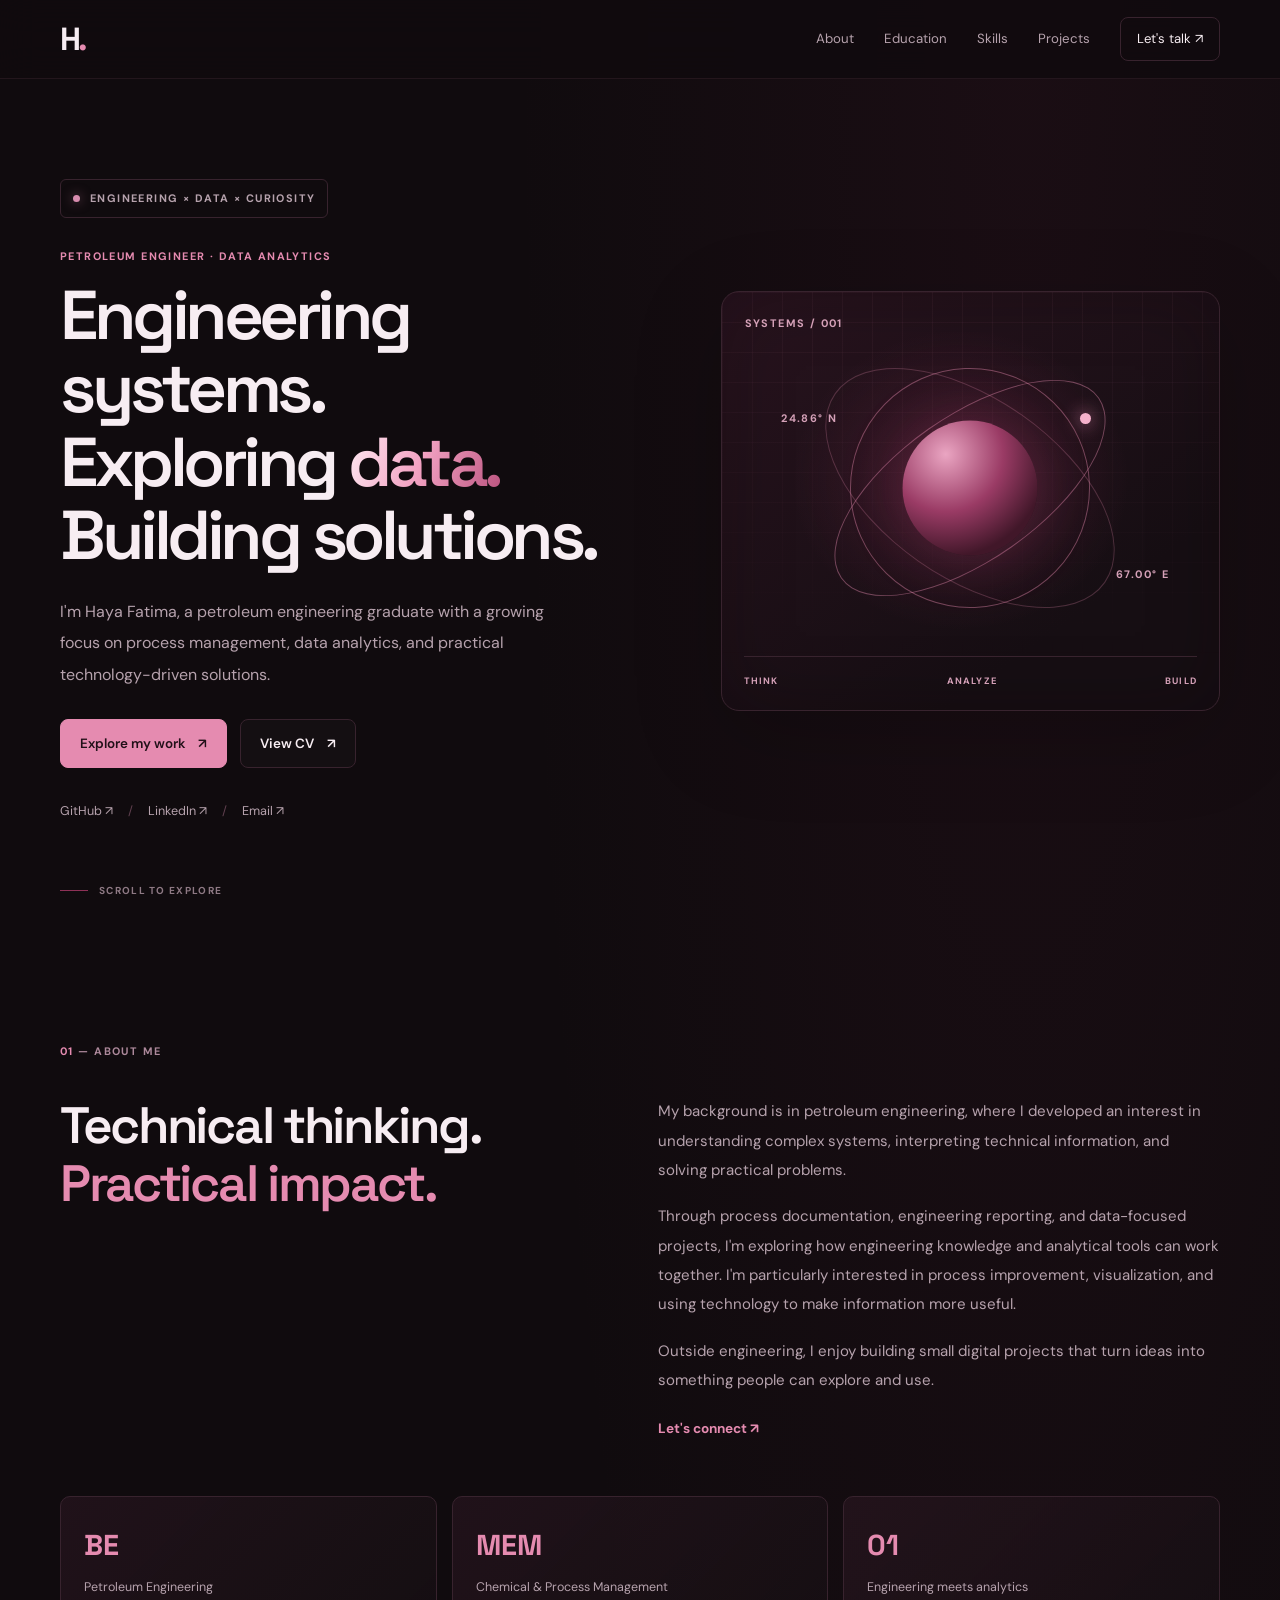
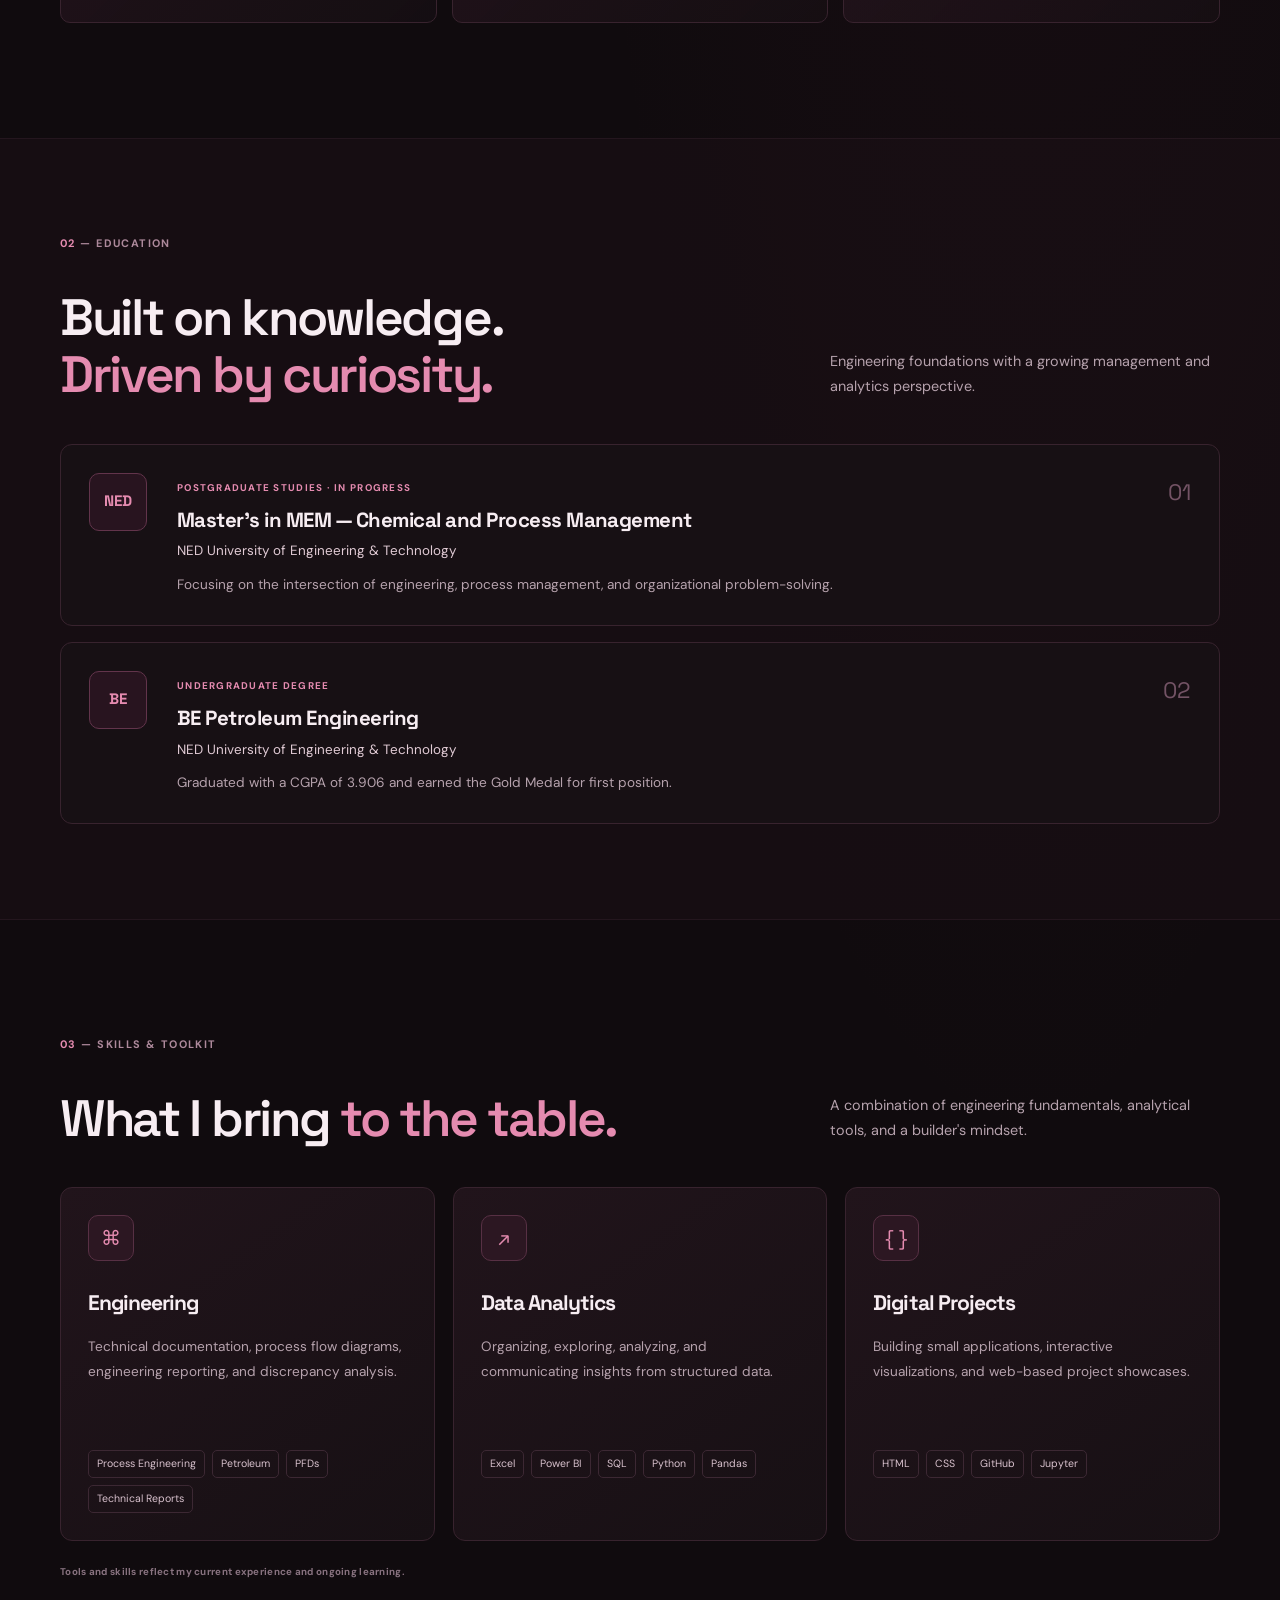
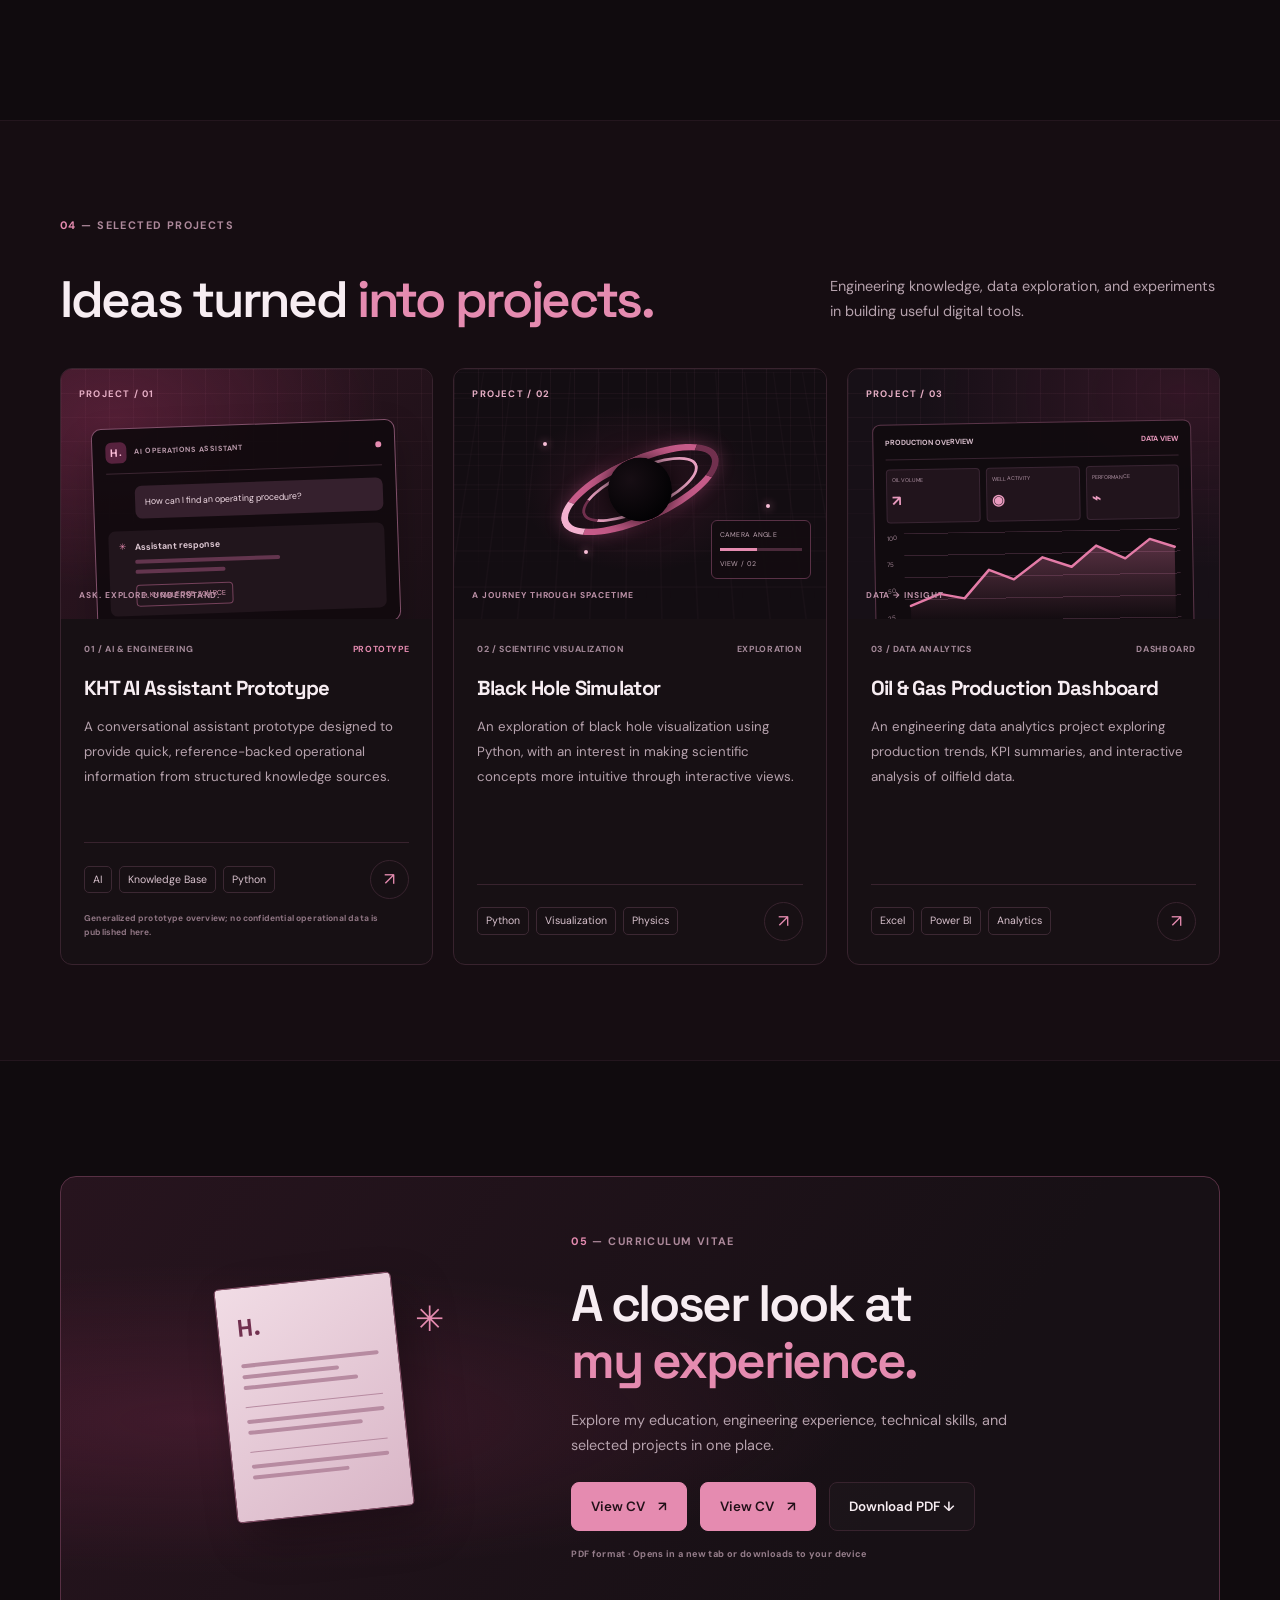
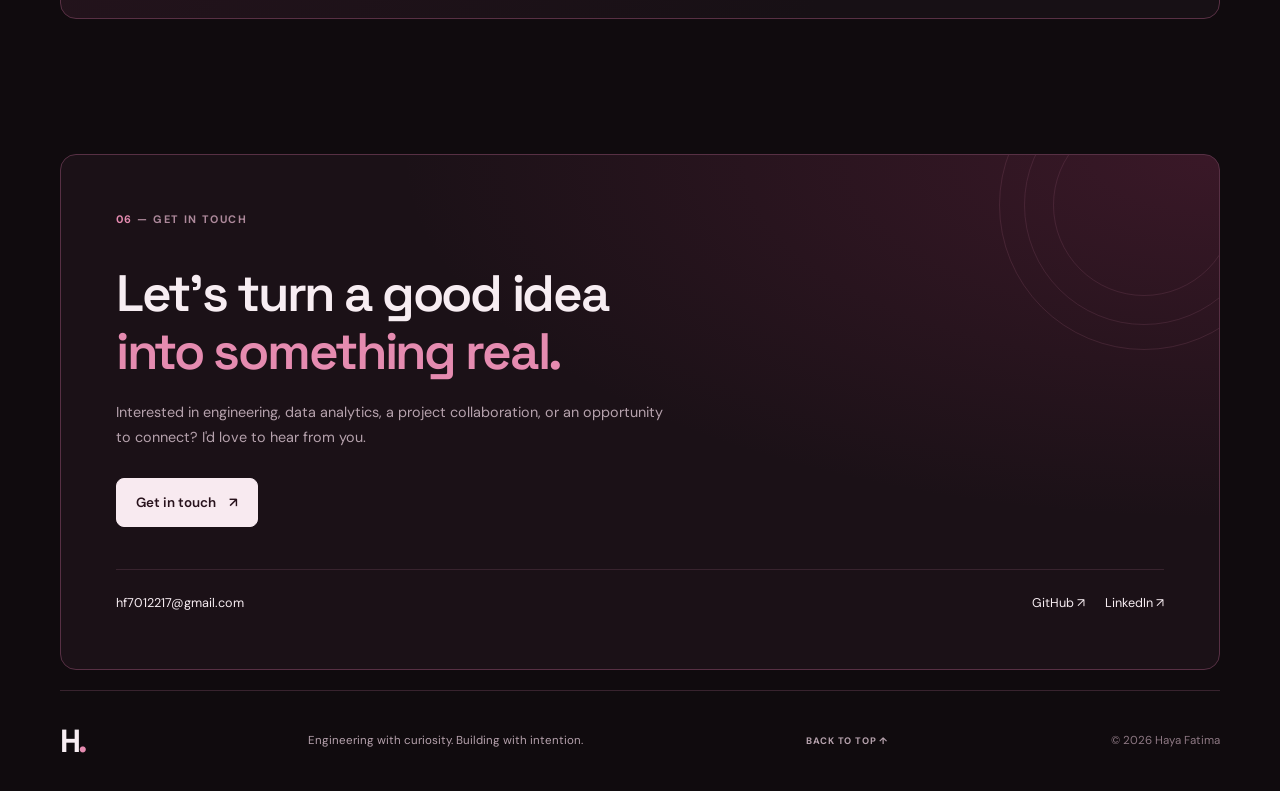
==== commit 94aeb8f5: "Update index.html" ====
--- a/index.html
+++ b/index.html
@@ -281,7 +281,7 @@
                 <div class="tags">
                   <span>AI</span><span>Knowledge Base</span><span>Python</span>
                 </div>
-                <a class="project-link" href="https://github.com/HayaFatima-003"
+                <a class="project-link" href="https://hayafatima-003.github.io/AI_ASSISTANT_FRONTEND/"
                    target="_blank" rel="noopener noreferrer"
                    aria-label="Explore GitHub projects">↗</a>
               </div>
@@ -325,7 +325,7 @@
                 <div class="tags">
                   <span>Python</span><span>Visualization</span><span>Physics</span>
                 </div>
-                <a class="project-link" href="#contact"
+                <a class="project-link" href="https://hayafatima-003.github.io/Black-hole-simulator/"
                    aria-label="Ask about the Black Hole Simulator">↗</a>
               </div>
             </div>
@@ -419,10 +419,18 @@
           <div class="cv-actions">
             <a class="button button-primary" href="Haya Fatima CV.pdf" target="_blank" rel="noopener noreferrer">
               View CV <span>↗</span>
-            </a>
-            <a class="button button-secondary" href="Haya Fatima CV.pdf" download="Haya Fatima CV.pdf">
-              Download PDF ↓
-            </a>
+           <a class="button button-primary"
+   href="./Haya%20Fatima%20CV.pdf"
+   target="_blank"
+   rel="noopener noreferrer">
+  View CV <span>↗</span>
+</a>
+
+<a class="button button-secondary"
+   href="./Haya%20Fatima%20CV.pdf"
+   download="Haya Fatima CV.pdf">
+  Download PDF ↓
+</a>
           </div>
           <p class="cv-note">PDF format · Opens in a new tab or downloads to your device</p>
         </div>
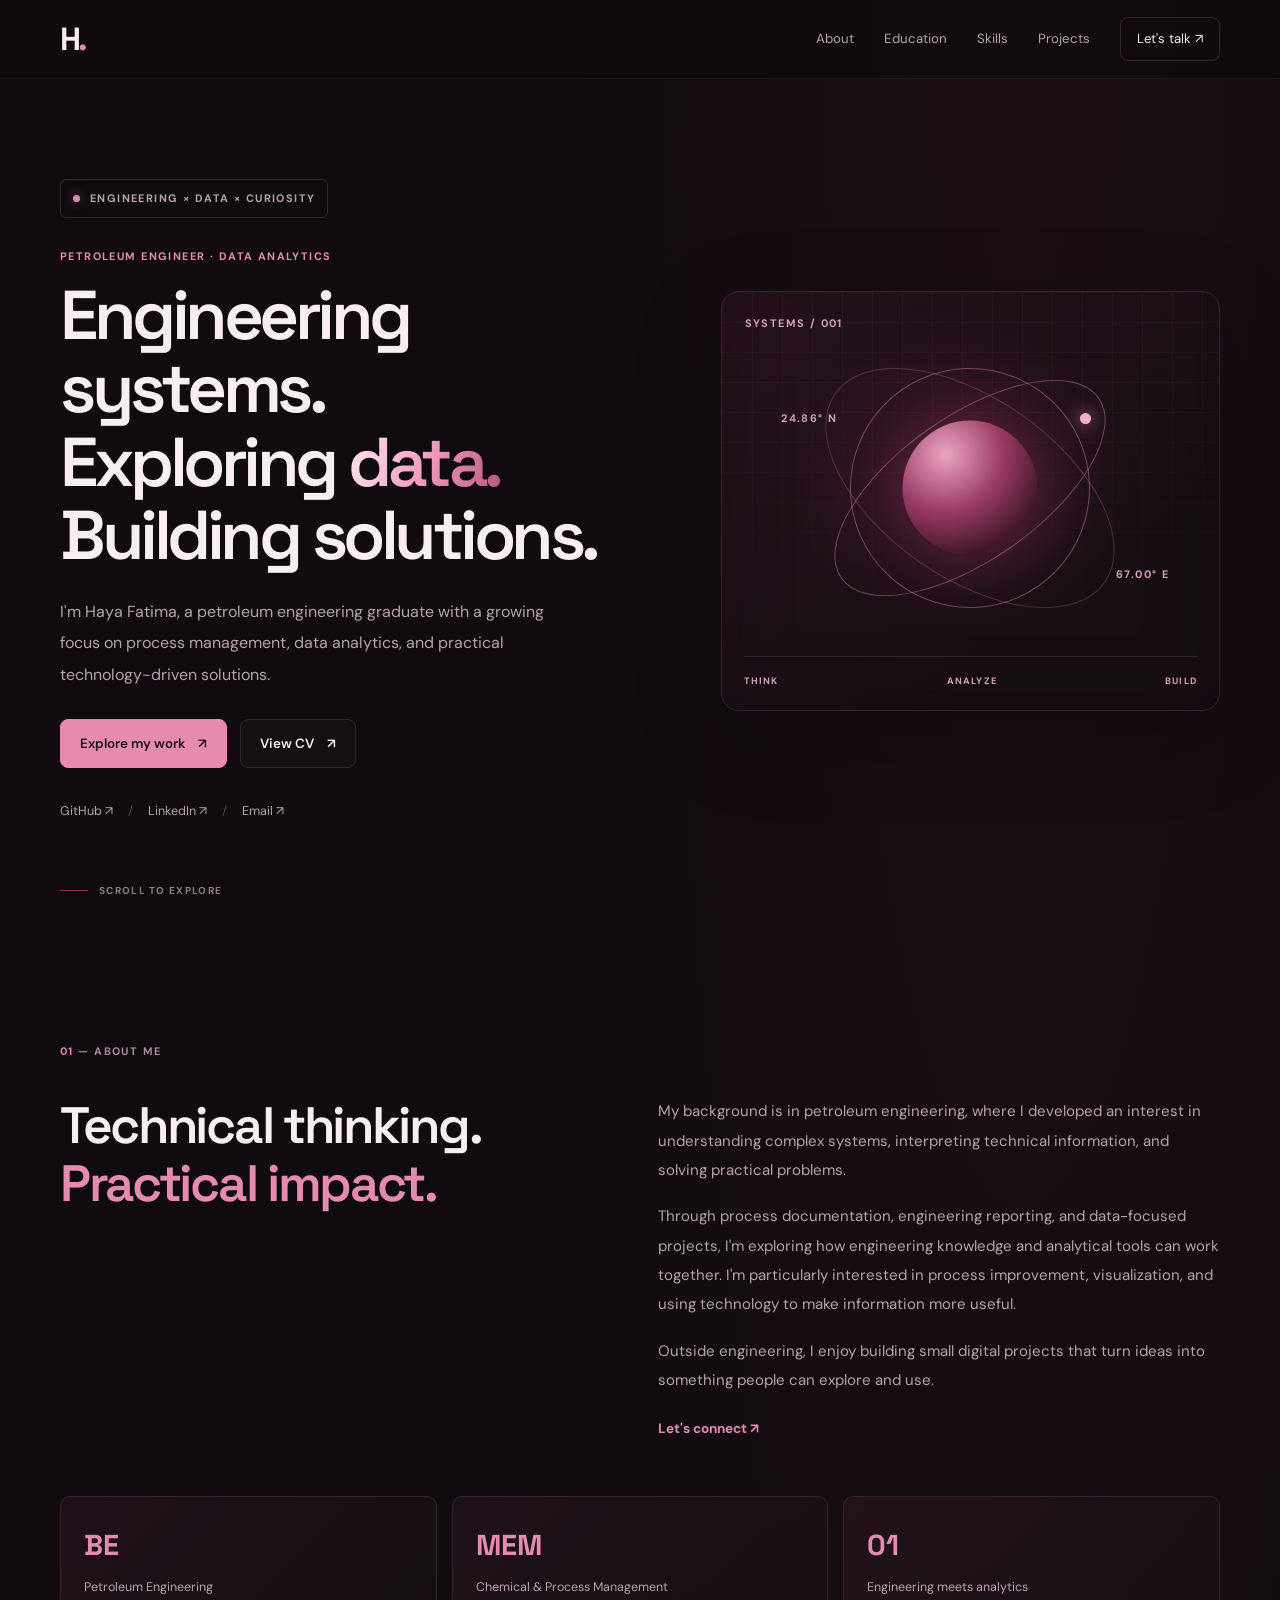
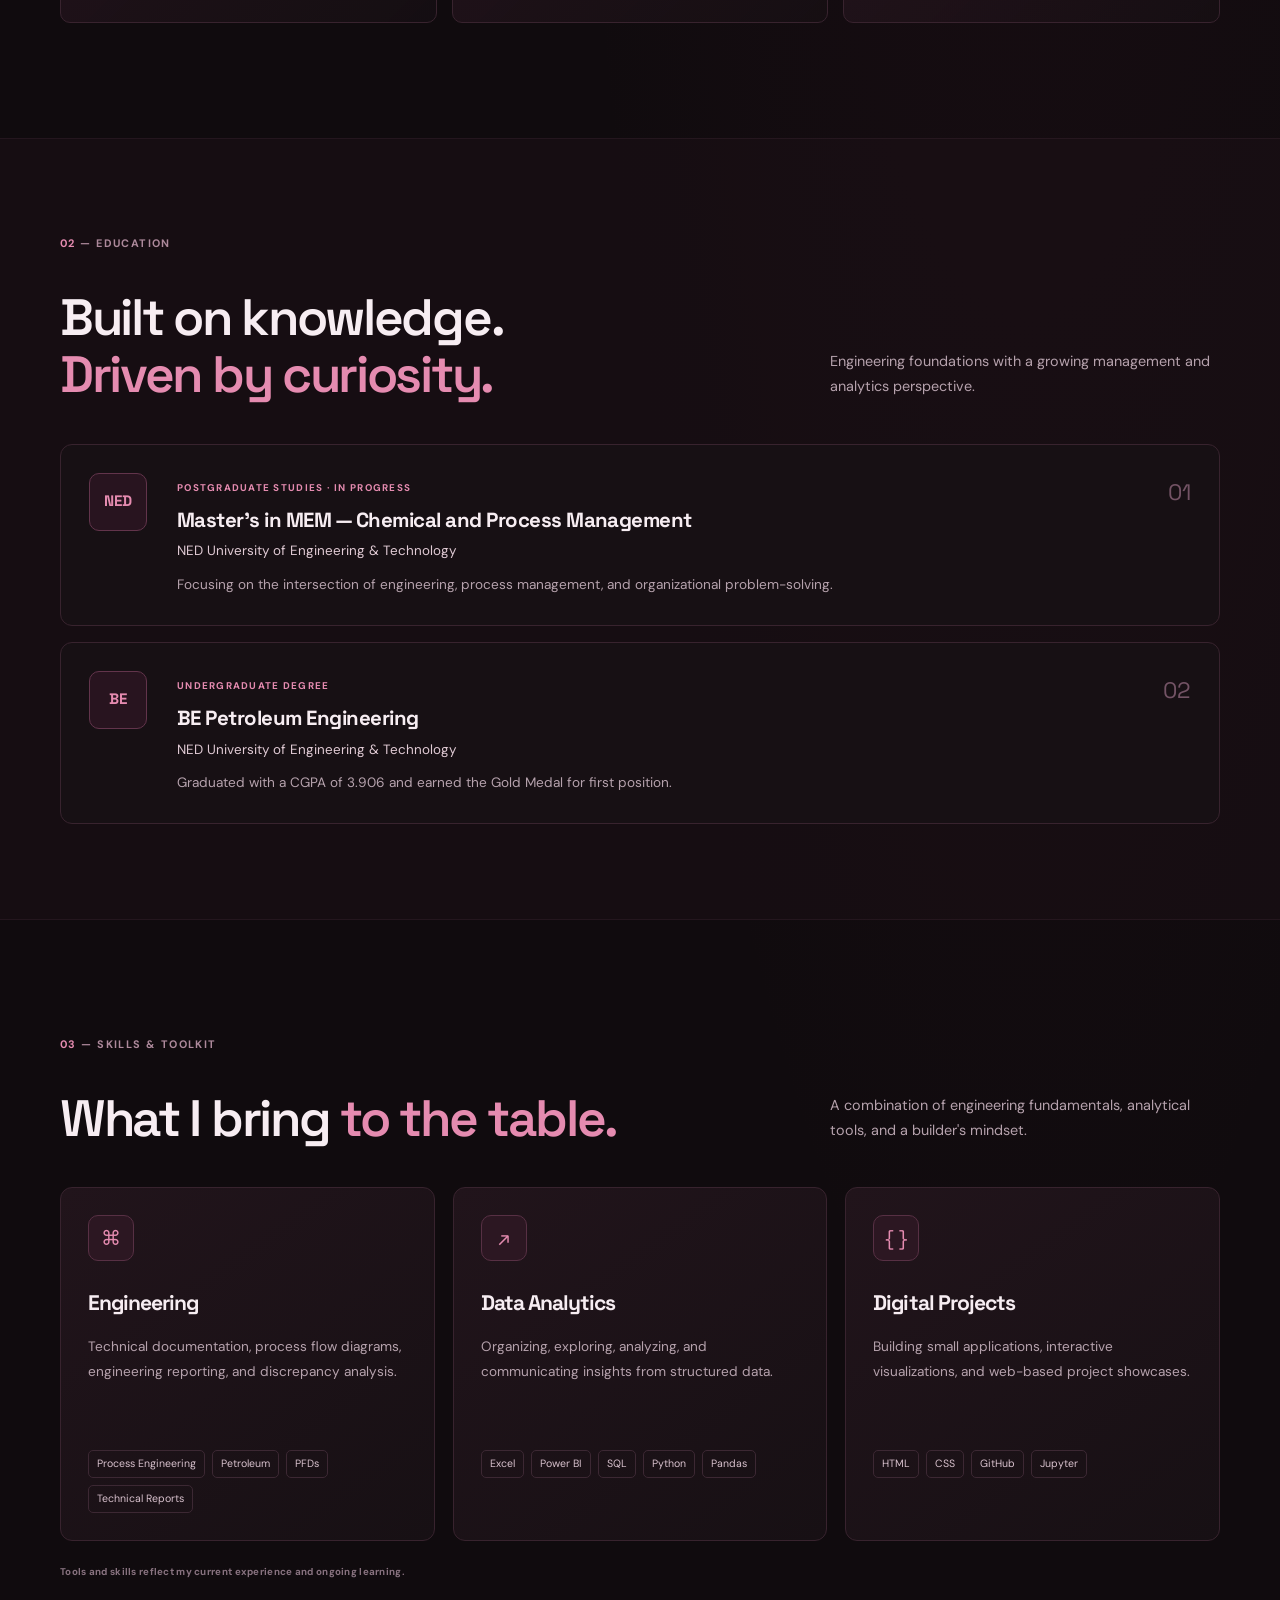
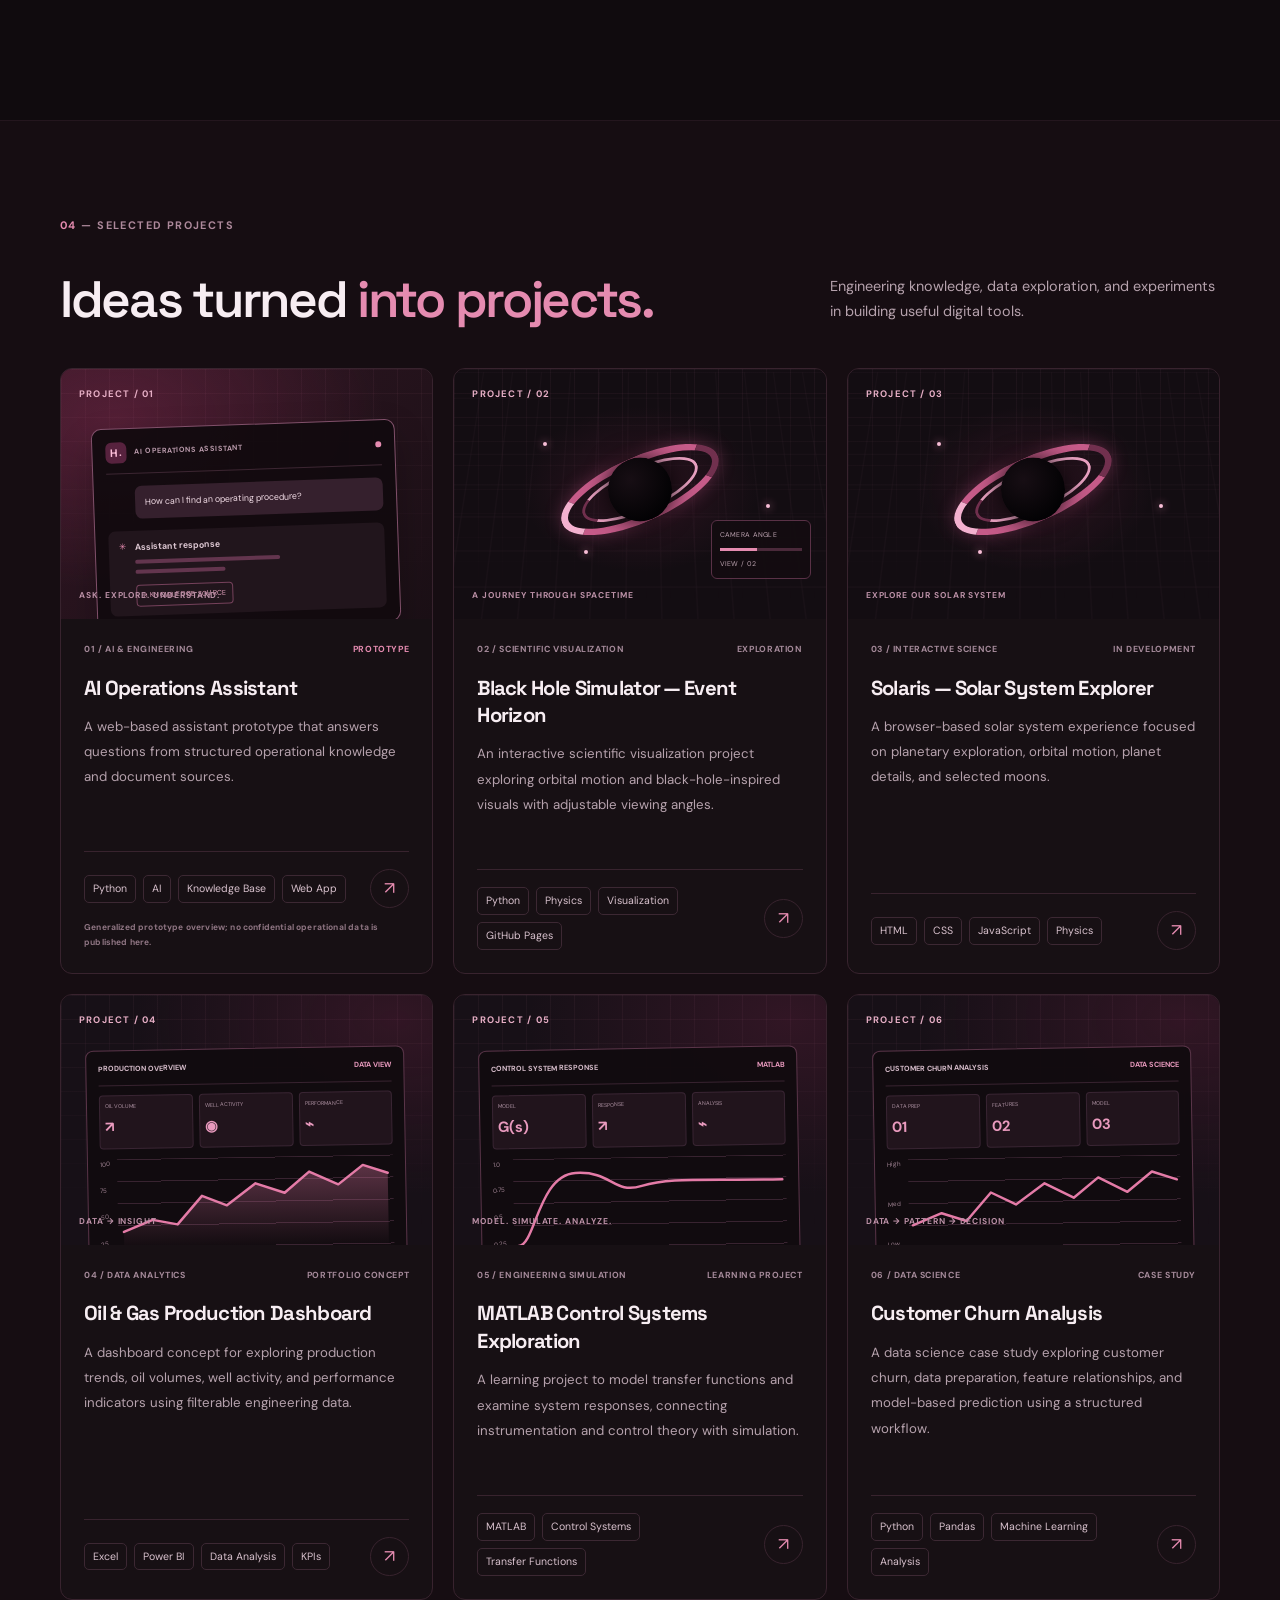
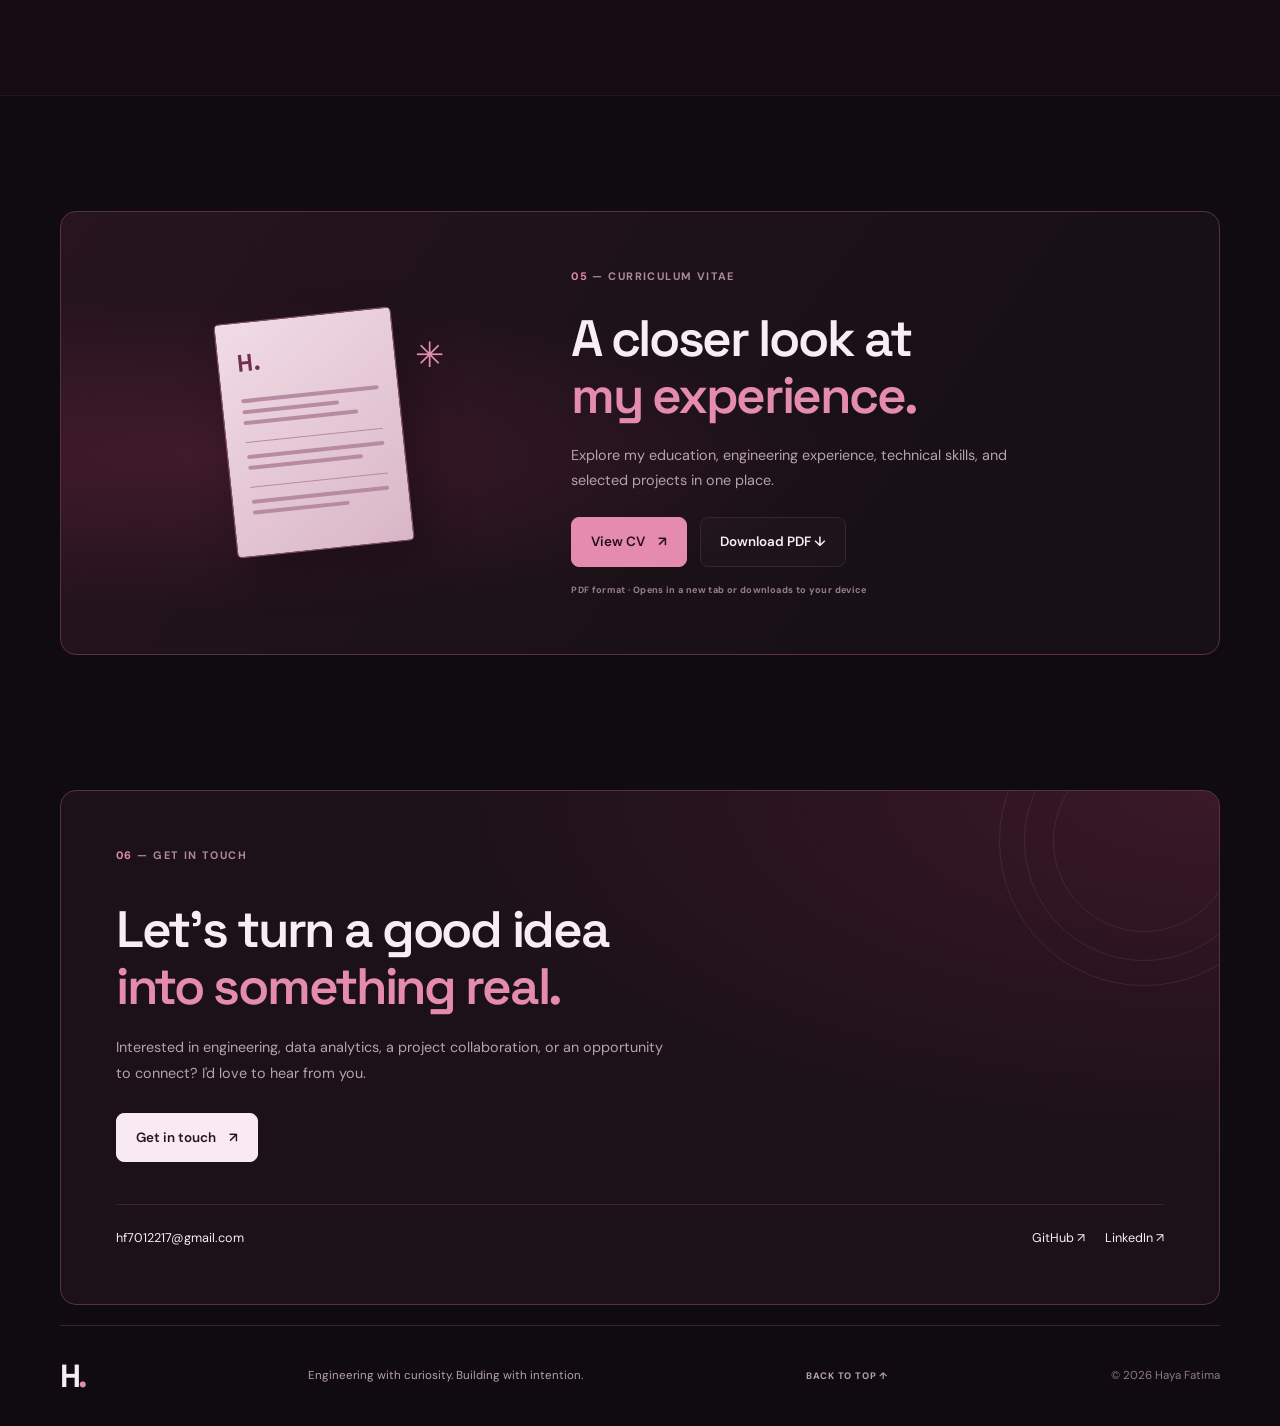
==== commit 2ba8624b: "Add files via upload" ====
--- a/index.html
+++ b/index.html
@@ -58,7 +58,7 @@
           <a class="button button-primary" href="#projects">
             Explore my work <span>↗</span>
           </a>
-          <a class="button button-secondary" href="cv.pdf" target="_blank" rel="noopener noreferrer">
+          <a class="button button-secondary" href="./assets/Haya%20Fatima%20CV.pdf" target="_blank" rel="noopener noreferrer">
             View CV <span>↗</span>
           </a>
         </div>
@@ -242,7 +242,7 @@
         </div>
 
         <div class="project-grid">
-          <!-- PROJECT 1 -->
+          <!-- PROJECT 1: AI OPERATIONS ASSISTANT -->
           <article class="project-card">
             <div class="project-visual visual-assistant">
               <span class="visual-index">PROJECT / 01</span>
@@ -255,134 +255,134 @@
                 <div class="chat-row user-chat">How can I find an operating procedure?</div>
                 <div class="chat-row bot-chat">
                   <span class="bot-mark">✳</span>
-                  <div>
-                    <b>Assistant response</b>
-                    <span class="chat-line"></span>
-                    <span class="chat-line short"></span>
-                    <span class="reference-chip">↗ KNOWLEDGE SOURCE</span>
-                  </div>
+                  <div><b>Assistant response</b><span class="chat-line"></span><span class="chat-line short"></span><span class="reference-chip">↗ KNOWLEDGE SOURCE</span></div>
                 </div>
               </div>
               <span class="visual-caption">ASK. EXPLORE. UNDERSTAND.</span>
             </div>
-
-            <div class="project-info">
-              <div class="project-meta">
-                <span>01 / AI & ENGINEERING</span>
-                <span class="project-status">PROTOTYPE</span>
-              </div>
-              <h3>KHT AI Assistant Prototype</h3>
-              <p>
-                A conversational assistant prototype designed to provide
-                quick, reference-backed operational information from
-                structured knowledge sources.
-              </p>
-              <div class="project-footer">
-                <div class="tags">
-                  <span>AI</span><span>Knowledge Base</span><span>Python</span>
-                </div>
-                <a class="project-link" href="https://hayafatima-003.github.io/AI_ASSISTANT_FRONTEND/"
-                   target="_blank" rel="noopener noreferrer"
-                   aria-label="Explore GitHub projects">↗</a>
+            <div class="project-info">
+              <div class="project-meta"><span>01 / AI & ENGINEERING</span><span class="project-status">PROTOTYPE</span></div>
+              <h3>AI Operations Assistant</h3>
+              <p>A web-based assistant prototype that answers questions from structured operational knowledge and document sources.</p>
+              <div class="project-footer">
+                <div class="tags"><span>Python</span><span>AI</span><span>Knowledge Base</span><span>Web App</span></div>
+                <!-- REPLACE the URL below with your preferred public demo/repository link -->
+                <a class="project-link" href="https://github.com/HayaFatima-003" target="_blank" rel="noopener noreferrer" aria-label="Explore AI Operations Assistant">↗</a>
               </div>
               <p class="project-footnote">Generalized prototype overview; no confidential operational data is published here.</p>
             </div>
           </article>
 
-          <!-- PROJECT 2 -->
+          <!-- PROJECT 2: BLACK HOLE SIMULATOR -->
           <article class="project-card">
             <div class="project-visual visual-blackhole">
-              <span class="visual-index">PROJECT / 02</span>
-              <div class="space-grid"></div>
-              <div class="space-star star-a"></div>
-              <div class="space-star star-b"></div>
-              <div class="space-star star-c"></div>
-              <div class="blackhole-scene">
-                <div class="accretion-ring"></div>
-                <div class="accretion-ring ring-inner"></div>
-                <div class="event-horizon"></div>
-              </div>
-              <div class="sim-control">
-                <span>CAMERA ANGLE</span>
-                <div class="fake-slider"><i></i></div>
-                <span>VIEW / 02</span>
-              </div>
+              <span class="visual-index">PROJECT / 02</span><div class="space-grid"></div>
+              <div class="space-star star-a"></div><div class="space-star star-b"></div><div class="space-star star-c"></div>
+              <div class="blackhole-scene"><div class="accretion-ring"></div><div class="accretion-ring ring-inner"></div><div class="event-horizon"></div></div>
+              <div class="sim-control"><span>CAMERA ANGLE</span><div class="fake-slider"><i></i></div><span>VIEW / 02</span></div>
               <span class="visual-caption">A JOURNEY THROUGH SPACETIME</span>
             </div>
-
-            <div class="project-info">
-              <div class="project-meta">
-                <span>02 / SCIENTIFIC VISUALIZATION</span>
-                <span>EXPLORATION</span>
-              </div>
-              <h3>Black Hole Simulator</h3>
-              <p>
-                An exploration of black hole visualization using Python,
-                with an interest in making scientific concepts more
-                intuitive through interactive views.
-              </p>
-              <div class="project-footer">
-                <div class="tags">
-                  <span>Python</span><span>Visualization</span><span>Physics</span>
-                </div>
-                <a class="project-link" href="https://hayafatima-003.github.io/Black-hole-simulator/"
-                   aria-label="Ask about the Black Hole Simulator">↗</a>
-              </div>
-            </div>
-          </article>
-
-          <!-- PROJECT 3 -->
+            <div class="project-info">
+              <div class="project-meta"><span>02 / SCIENTIFIC VISUALIZATION</span><span>EXPLORATION</span></div>
+              <h3>Black Hole Simulator — Event Horizon</h3>
+              <p>An interactive scientific visualization project exploring orbital motion and black-hole-inspired visuals with adjustable viewing angles.</p>
+              <div class="project-footer">
+                <div class="tags"><span>Python</span><span>Physics</span><span>Visualization</span><span>GitHub Pages</span></div>
+                <!-- REPLACE the URL below with your live demo or repository URL -->
+                <a class="project-link" href="https://github.com/HayaFatima-003" target="_blank" rel="noopener noreferrer" aria-label="Explore Black Hole Simulator">↗</a>
+              </div>
+            </div>
+          </article>
+
+          <!-- PROJECT 3: SOLARIS -->
+          <article class="project-card">
+            <div class="project-visual visual-blackhole">
+              <span class="visual-index">PROJECT / 03</span><div class="space-grid"></div>
+              <div class="space-star star-a"></div><div class="space-star star-b"></div><div class="space-star star-c"></div>
+              <div class="blackhole-scene"><div class="accretion-ring"></div><div class="accretion-ring ring-inner"></div><div class="event-horizon"></div></div>
+              <span class="visual-caption">EXPLORE OUR SOLAR SYSTEM</span>
+            </div>
+            <div class="project-info">
+              <div class="project-meta"><span>03 / INTERACTIVE SCIENCE</span><span>IN DEVELOPMENT</span></div>
+              <h3>Solaris — Solar System Explorer</h3>
+              <p>A browser-based solar system experience focused on planetary exploration, orbital motion, planet details, and selected moons.</p>
+              <div class="project-footer">
+                <div class="tags"><span>HTML</span><span>CSS</span><span>JavaScript</span><span>Physics</span></div>
+                <!-- REPLACE the URL below with your live Solaris website URL -->
+                <a class="project-link" href="https://github.com/HayaFatima-003" target="_blank" rel="noopener noreferrer" aria-label="Explore Solaris">↗</a>
+              </div>
+            </div>
+          </article>
+
+          <!-- PROJECT 4: OIL & GAS PRODUCTION DASHBOARD -->
           <article class="project-card">
             <div class="project-visual visual-dashboard">
-              <span class="visual-index">PROJECT / 03</span>
+              <span class="visual-index">PROJECT / 04</span>
               <div class="dashboard-ui">
-                <div class="dashboard-top">
-                  <span>PRODUCTION OVERVIEW</span>
-                  <span class="dashboard-live">DATA VIEW</span>
-                </div>
-                <div class="dashboard-kpis">
-                  <div><span>OIL VOLUME</span><b>↗</b></div>
-                  <div><span>WELL ACTIVITY</span><b>◉</b></div>
-                  <div><span>PERFORMANCE</span><b>⌁</b></div>
-                </div>
-                <div class="chart-panel">
-                  <div class="chart-y-labels"><span>100</span><span>75</span><span>50</span><span>25</span></div>
-                  <div class="chart-area">
-                    <div class="chart-guides"></div>
-                    <svg class="production-chart" viewBox="0 0 320 110" role="img" aria-label="Decorative production trend line">
-                      <defs>
-                        <linearGradient id="chartFill" x1="0" y1="0" x2="0" y2="1">
-                          <stop offset="0%" stop-color="#e47ba7" stop-opacity=".35"/>
-                          <stop offset="100%" stop-color="#e47ba7" stop-opacity="0"/>
-                        </linearGradient>
-                      </defs>
-                      <path d="M0 88 L35 74 L65 80 L95 46 L125 58 L160 32 L195 44 L225 19 L260 35 L290 12 L320 22 L320 110 L0 110 Z" fill="url(#chartFill)"/>
-                      <polyline points="0,88 35,74 65,80 95,46 125,58 160,32 195,44 225,19 260,35 290,12 320,22" fill="none" stroke="#e47ba7" stroke-width="3" stroke-linecap="round" stroke-linejoin="round"/>
-                    </svg>
-                  </div>
-                </div>
-                <div class="chart-legend"><span></span> Production trend</div>
+                <div class="dashboard-top"><span>PRODUCTION OVERVIEW</span><span class="dashboard-live">DATA VIEW</span></div>
+                <div class="dashboard-kpis"><div><span>OIL VOLUME</span><b>↗</b></div><div><span>WELL ACTIVITY</span><b>◉</b></div><div><span>PERFORMANCE</span><b>⌁</b></div></div>
+                <div class="chart-panel"><div class="chart-y-labels"><span>100</span><span>75</span><span>50</span><span>25</span></div><div class="chart-area"><div class="chart-guides"></div>
+                  <svg class="production-chart" viewBox="0 0 320 110" role="img" aria-label="Illustrative production trend line"><defs><linearGradient id="chartFill4" x1="0" y1="0" x2="0" y2="1"><stop offset="0%" stop-color="#e47ba7" stop-opacity=".35"/><stop offset="100%" stop-color="#e47ba7" stop-opacity="0"/></linearGradient></defs><path d="M0 88 L35 74 L65 80 L95 46 L125 58 L160 32 L195 44 L225 19 L260 35 L290 12 L320 22 L320 110 L0 110 Z" fill="url(#chartFill4)"/><polyline points="0,88 35,74 65,80 95,46 125,58 160,32 195,44 225,19 260,35 290,12 320,22" fill="none" stroke="#e47ba7" stroke-width="3" stroke-linecap="round" stroke-linejoin="round"/></svg>
+                </div></div><div class="chart-legend"><span></span> Illustrative production trend</div>
               </div>
               <span class="visual-caption">DATA → INSIGHT</span>
             </div>
-
-            <div class="project-info">
-              <div class="project-meta">
-                <span>03 / DATA ANALYTICS</span>
-                <span>DASHBOARD</span>
-              </div>
+            <div class="project-info">
+              <div class="project-meta"><span>04 / DATA ANALYTICS</span><span>PORTFOLIO CONCEPT</span></div>
               <h3>Oil & Gas Production Dashboard</h3>
-              <p>
-                An engineering data analytics project exploring production
-                trends, KPI summaries, and interactive analysis of
-                oilfield data.
-              </p>
-              <div class="project-footer">
-                <div class="tags">
-                  <span>Excel</span><span>Power BI</span><span>Analytics</span>
-                </div>
-                <a class="project-link" href="#contact"
-                   aria-label="Ask about the production dashboard">↗</a>
+              <p>A dashboard concept for exploring production trends, oil volumes, well activity, and performance indicators using filterable engineering data.</p>
+              <div class="project-footer">
+                <div class="tags"><span>Excel</span><span>Power BI</span><span>Data Analysis</span><span>KPIs</span></div>
+                <!-- REPLACE the URL below with your actual dashboard or project repository -->
+                <a class="project-link" href="https://github.com/HayaFatima-003" target="_blank" rel="noopener noreferrer" aria-label="Explore Oil and Gas Production Dashboard">↗</a>
+              </div>
+            </div>
+          </article>
+
+          <!-- PROJECT 5: MATLAB CONTROL SYSTEMS -->
+          <article class="project-card">
+            <div class="project-visual visual-dashboard">
+              <span class="visual-index">PROJECT / 05</span>
+              <div class="dashboard-ui">
+                <div class="dashboard-top"><span>CONTROL SYSTEM RESPONSE</span><span class="dashboard-live">MATLAB</span></div>
+                <div class="dashboard-kpis"><div><span>MODEL</span><b>G(s)</b></div><div><span>RESPONSE</span><b>↗</b></div><div><span>ANALYSIS</span><b>⌁</b></div></div>
+                <div class="chart-panel"><div class="chart-y-labels"><span>1.0</span><span>0.75</span><span>0.5</span><span>0.25</span></div><div class="chart-area"><div class="chart-guides"></div><svg class="production-chart" viewBox="0 0 320 110" role="img" aria-label="Illustrative step response curve"><path d="M0 105 C20 105 25 20 70 18 S115 45 150 35 S220 30 320 30" fill="none" stroke="#e47ba7" stroke-width="3" stroke-linecap="round"/></svg></div></div>
+                <div class="chart-legend"><span></span> Illustrative response (replace with actual result)</div>
+              </div>
+              <span class="visual-caption">MODEL. SIMULATE. ANALYZE.</span>
+            </div>
+            <div class="project-info">
+              <div class="project-meta"><span>05 / ENGINEERING SIMULATION</span><span>LEARNING PROJECT</span></div>
+              <h3>MATLAB Control Systems Exploration</h3>
+              <p>A learning project to model transfer functions and examine system responses, connecting instrumentation and control theory with simulation.</p>
+              <div class="project-footer">
+                <div class="tags"><span>MATLAB</span><span>Control Systems</span><span>Transfer Functions</span></div>
+                <!-- REPLACE the URL below with your MATLAB project repository or published project -->
+                <a class="project-link" href="https://github.com/HayaFatima-003" target="_blank" rel="noopener noreferrer" aria-label="Explore MATLAB Control Systems project">↗</a>
+              </div>
+            </div>
+          </article>
+
+          <!-- PROJECT 6: DATA SCIENCE / CHURN ANALYSIS -->
+          <article class="project-card">
+            <div class="project-visual visual-dashboard">
+              <span class="visual-index">PROJECT / 06</span>
+              <div class="dashboard-ui">
+                <div class="dashboard-top"><span>CUSTOMER CHURN ANALYSIS</span><span class="dashboard-live">DATA SCIENCE</span></div>
+                <div class="dashboard-kpis"><div><span>DATA PREP</span><b>01</b></div><div><span>FEATURES</span><b>02</b></div><div><span>MODEL</span><b>03</b></div></div>
+                <div class="chart-panel"><div class="chart-y-labels"><span>High</span><span>Med</span><span>Low</span></div><div class="chart-area"><div class="chart-guides"></div><svg class="production-chart" viewBox="0 0 320 110" role="img" aria-label="Illustrative data science trend"><polyline points="0,80 35,66 65,76 95,42 125,57 160,32 195,50 225,26 260,44 290,20 320,30" fill="none" stroke="#e47ba7" stroke-width="3" stroke-linecap="round" stroke-linejoin="round"/></svg></div></div>
+                <div class="chart-legend"><span></span> Illustrative analysis graphic</div>
+              </div>
+              <span class="visual-caption">DATA → PATTERN → DECISION</span>
+            </div>
+            <div class="project-info">
+              <div class="project-meta"><span>06 / DATA SCIENCE</span><span>CASE STUDY</span></div>
+              <h3>Customer Churn Analysis</h3>
+              <p>A data science case study exploring customer churn, data preparation, feature relationships, and model-based prediction using a structured workflow.</p>
+              <div class="project-footer">
+                <div class="tags"><span>Python</span><span>Pandas</span><span>Machine Learning</span><span>Analysis</span></div>
+                <!-- REPLACE the URL below with your actual case study notebook or repository -->
+                <a class="project-link" href="https://github.com/HayaFatima-003" target="_blank" rel="noopener noreferrer" aria-label="Explore Customer Churn Analysis">↗</a>
               </div>
             </div>
           </article>
@@ -417,19 +417,18 @@
             and selected projects in one place.
           </p>
           <div class="cv-actions">
-            <a class="button button-primary" href="Haya Fatima CV.pdf" target="_blank" rel="noopener noreferrer">
-              View CV <span>↗</span>
            <a class="button button-primary"
-   href="./Haya%20Fatima%20CV.pdf"
+   href="./assets/Haya%20Fatima%20CV.pdf"
    target="_blank"
    rel="noopener noreferrer">
   View CV <span>↗</span>
 </a>
 
 <a class="button button-secondary"
-   href="./Haya%20Fatima%20CV.pdf"
+   href="./assets/Haya%20Fatima%20CV.pdf"
    download="Haya Fatima CV.pdf">
   Download PDF ↓
+</a>
 </a>
           </div>
           <p class="cv-note">PDF format · Opens in a new tab or downloads to your device</p>
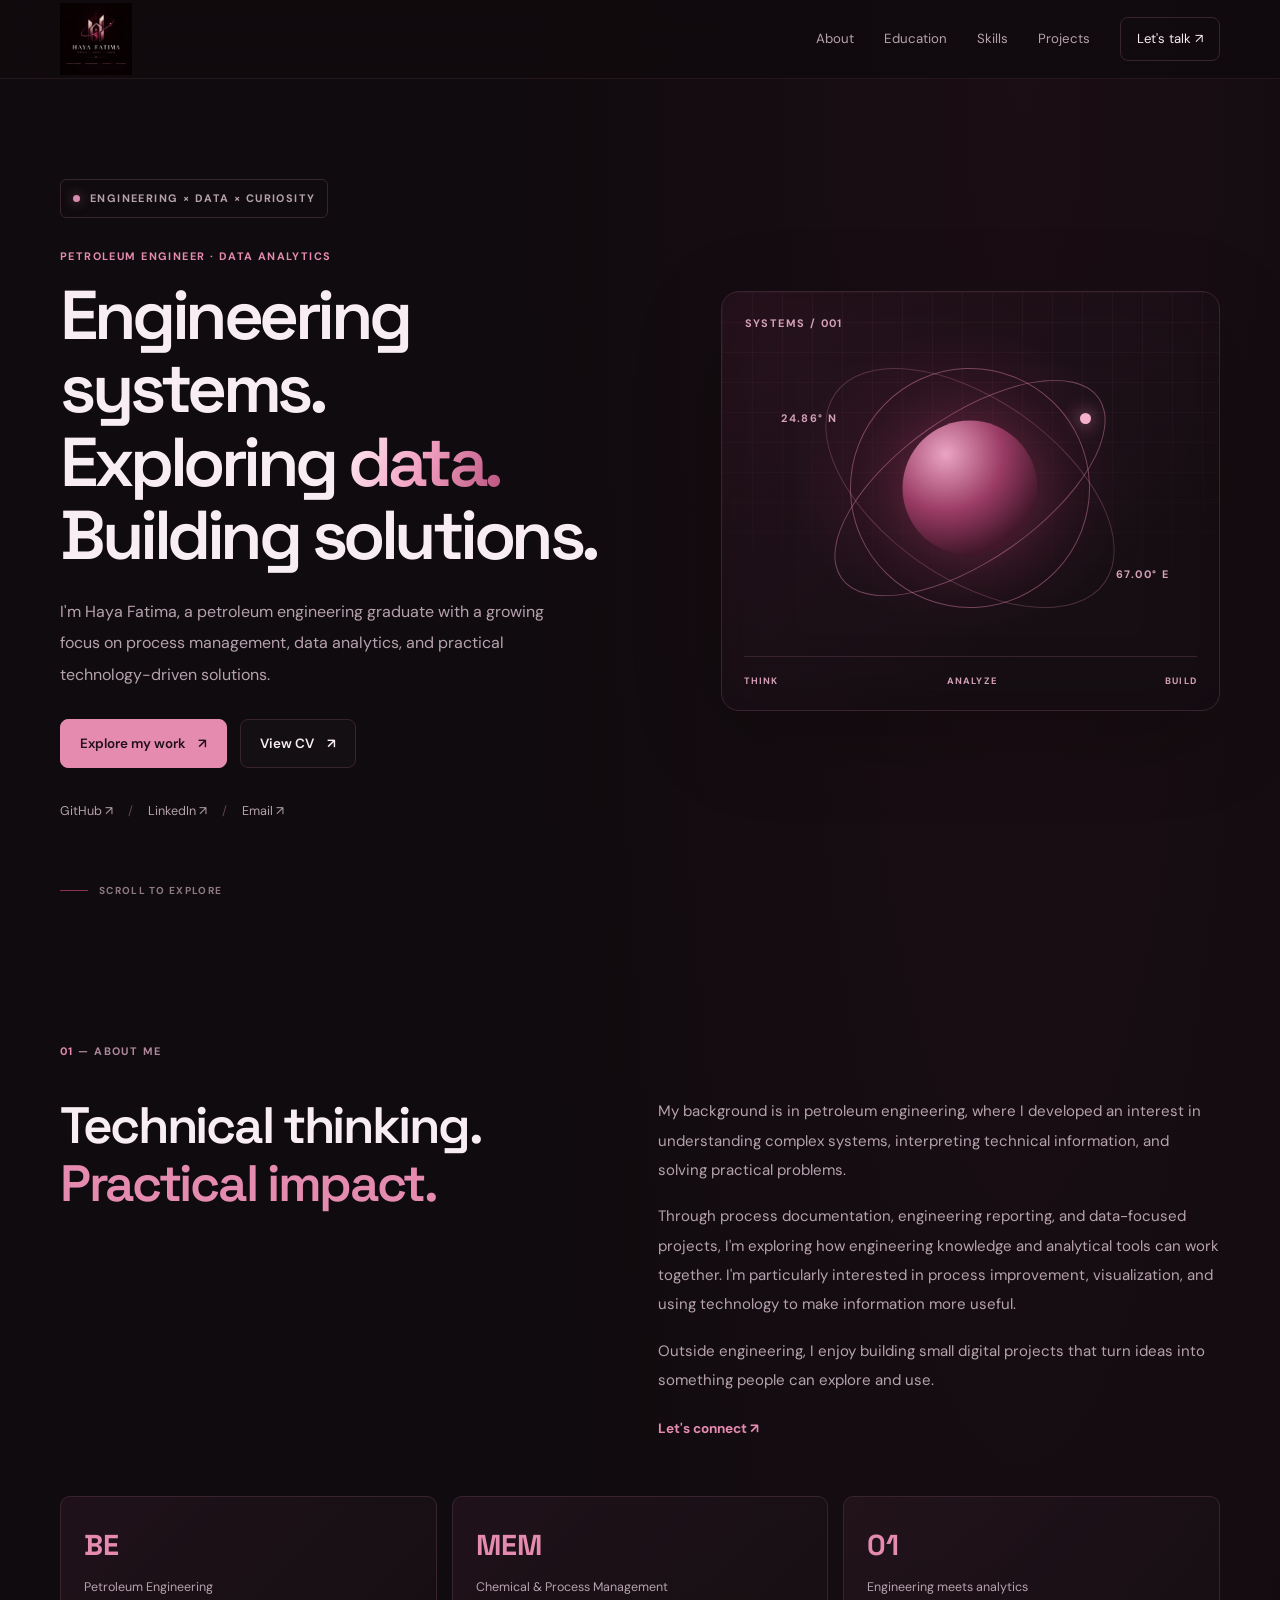
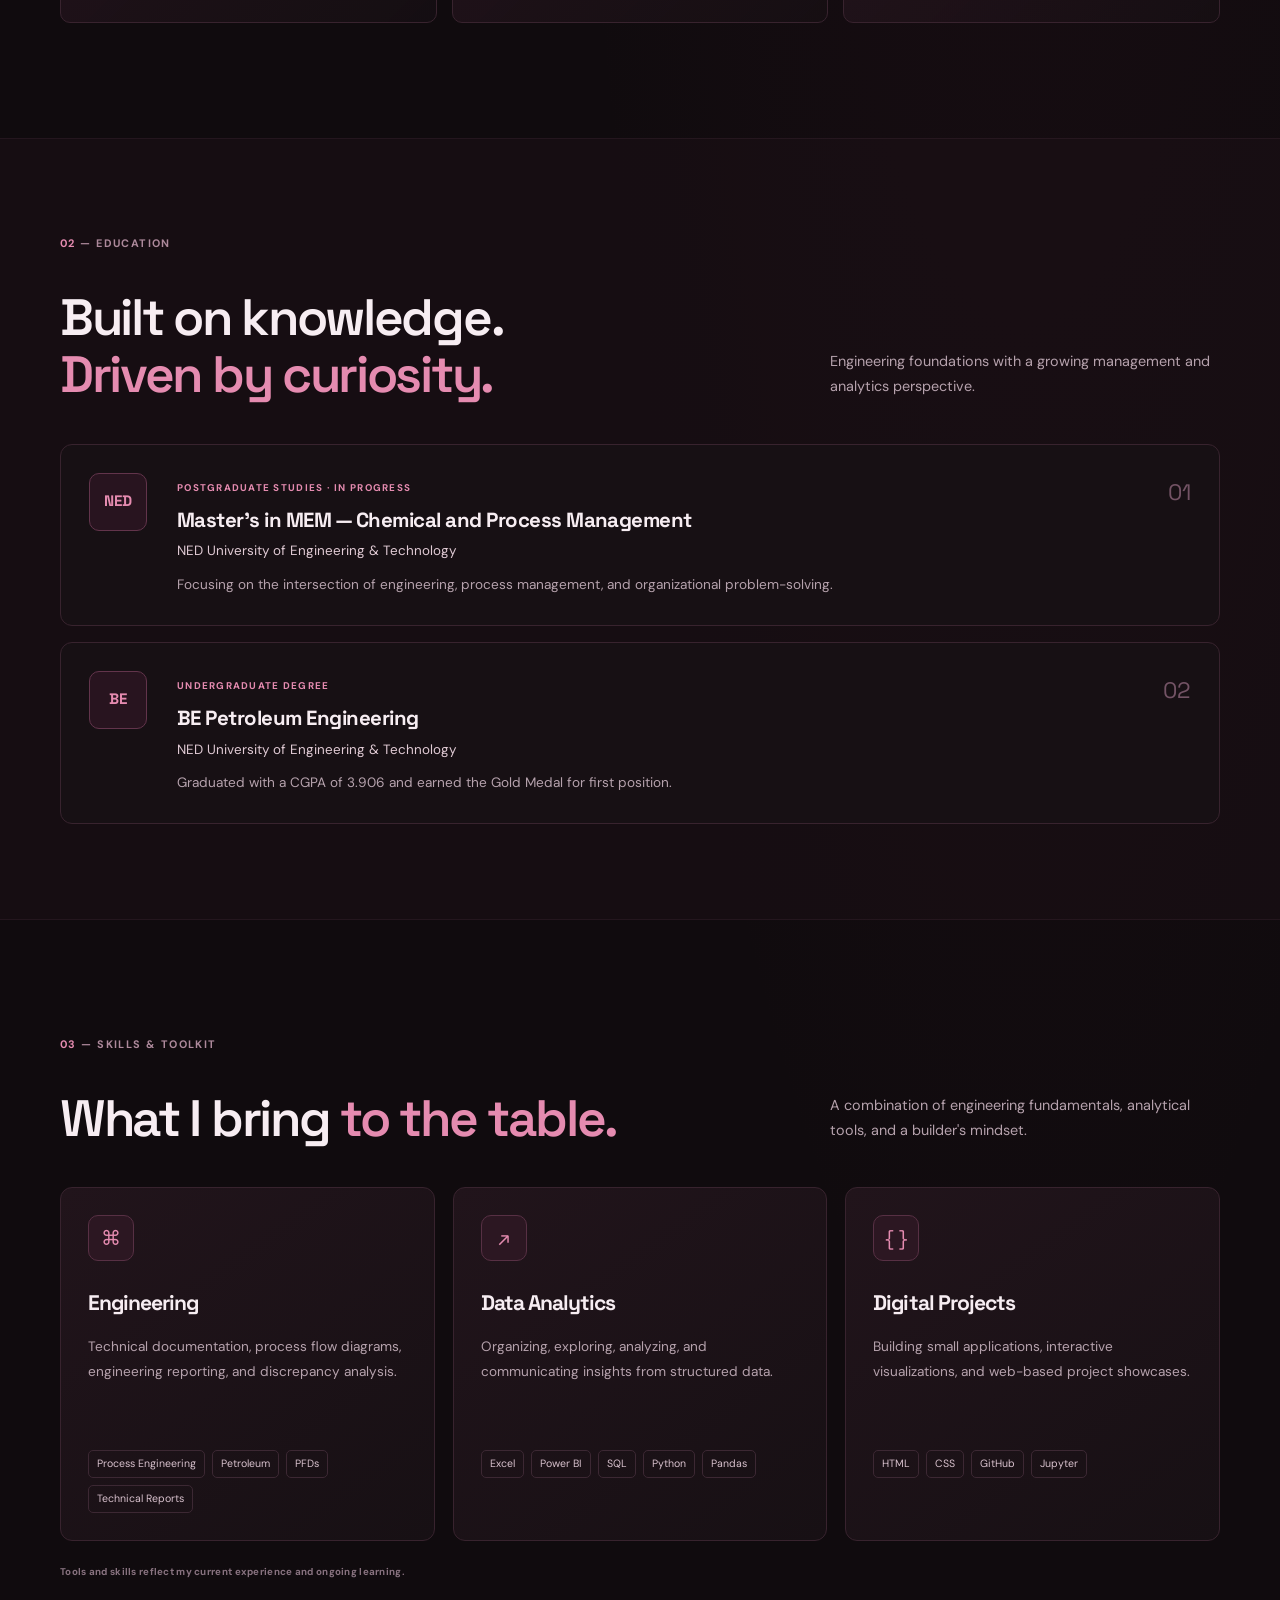
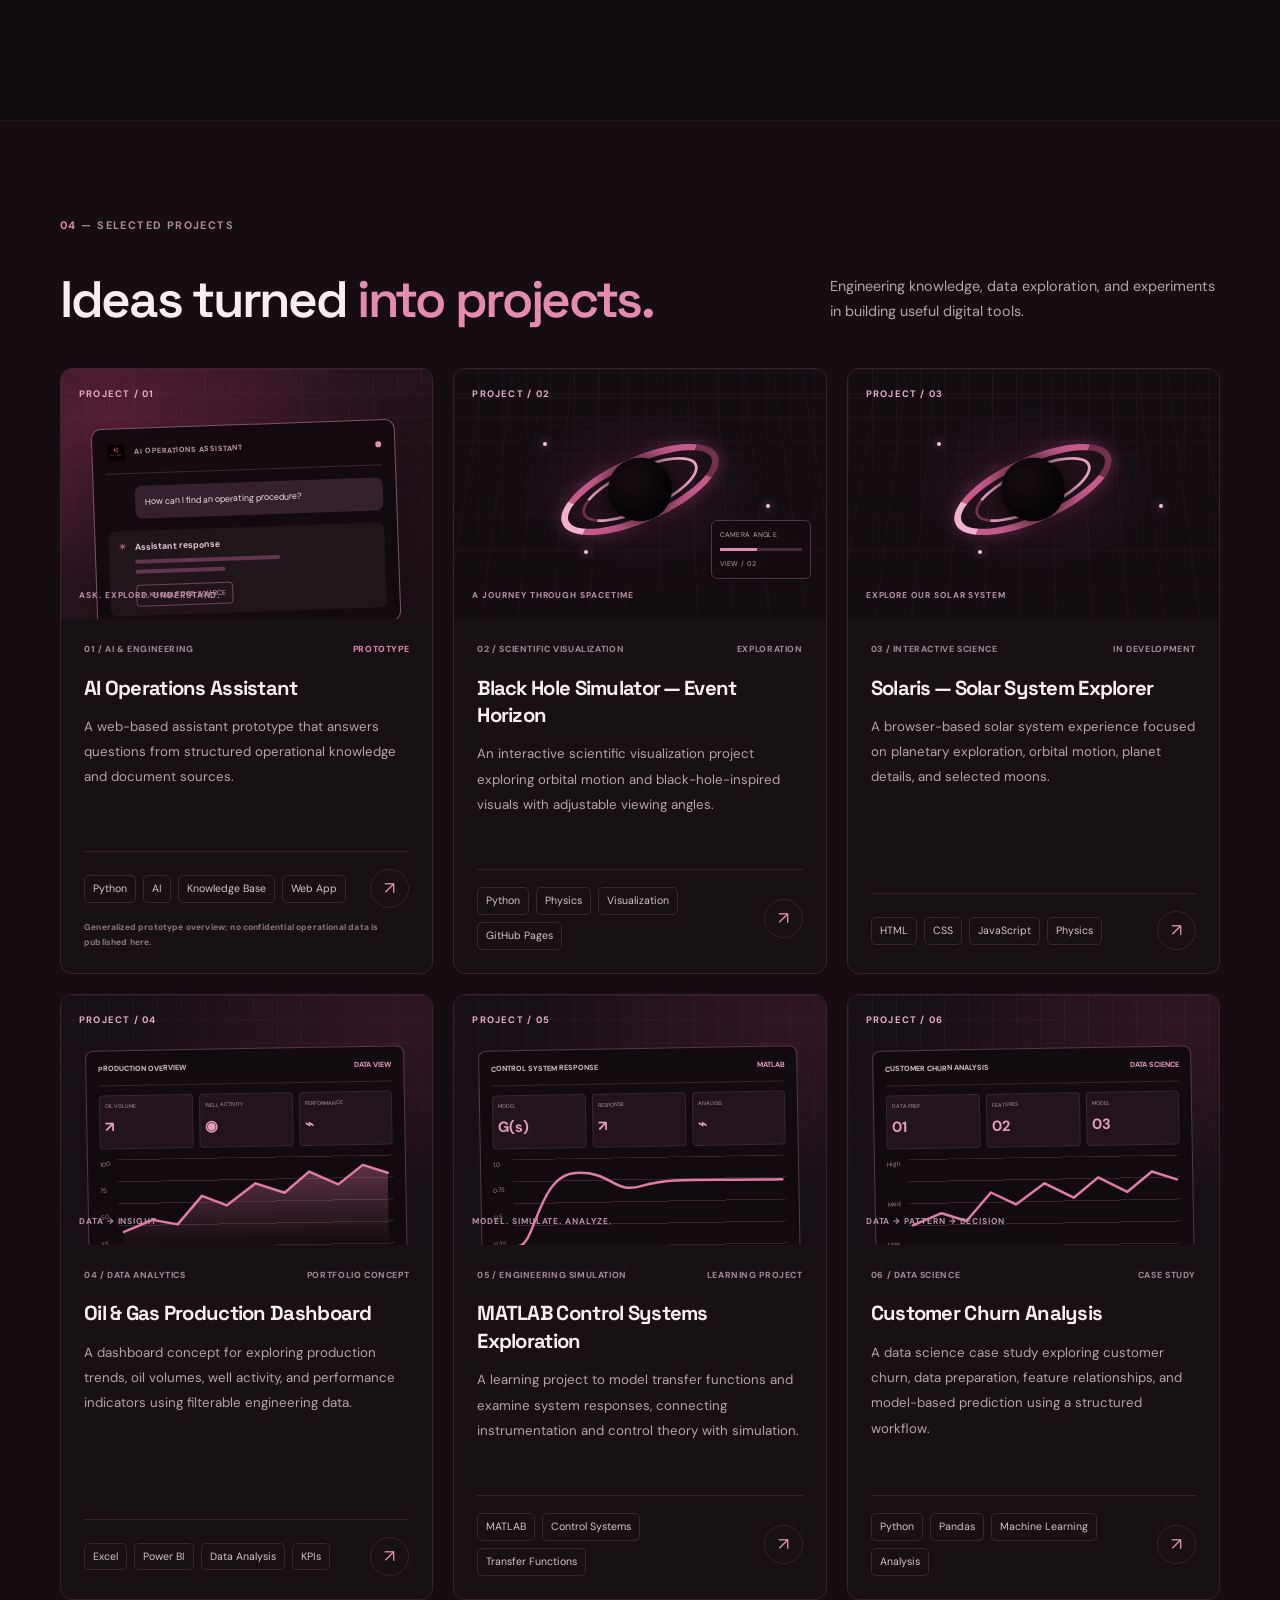
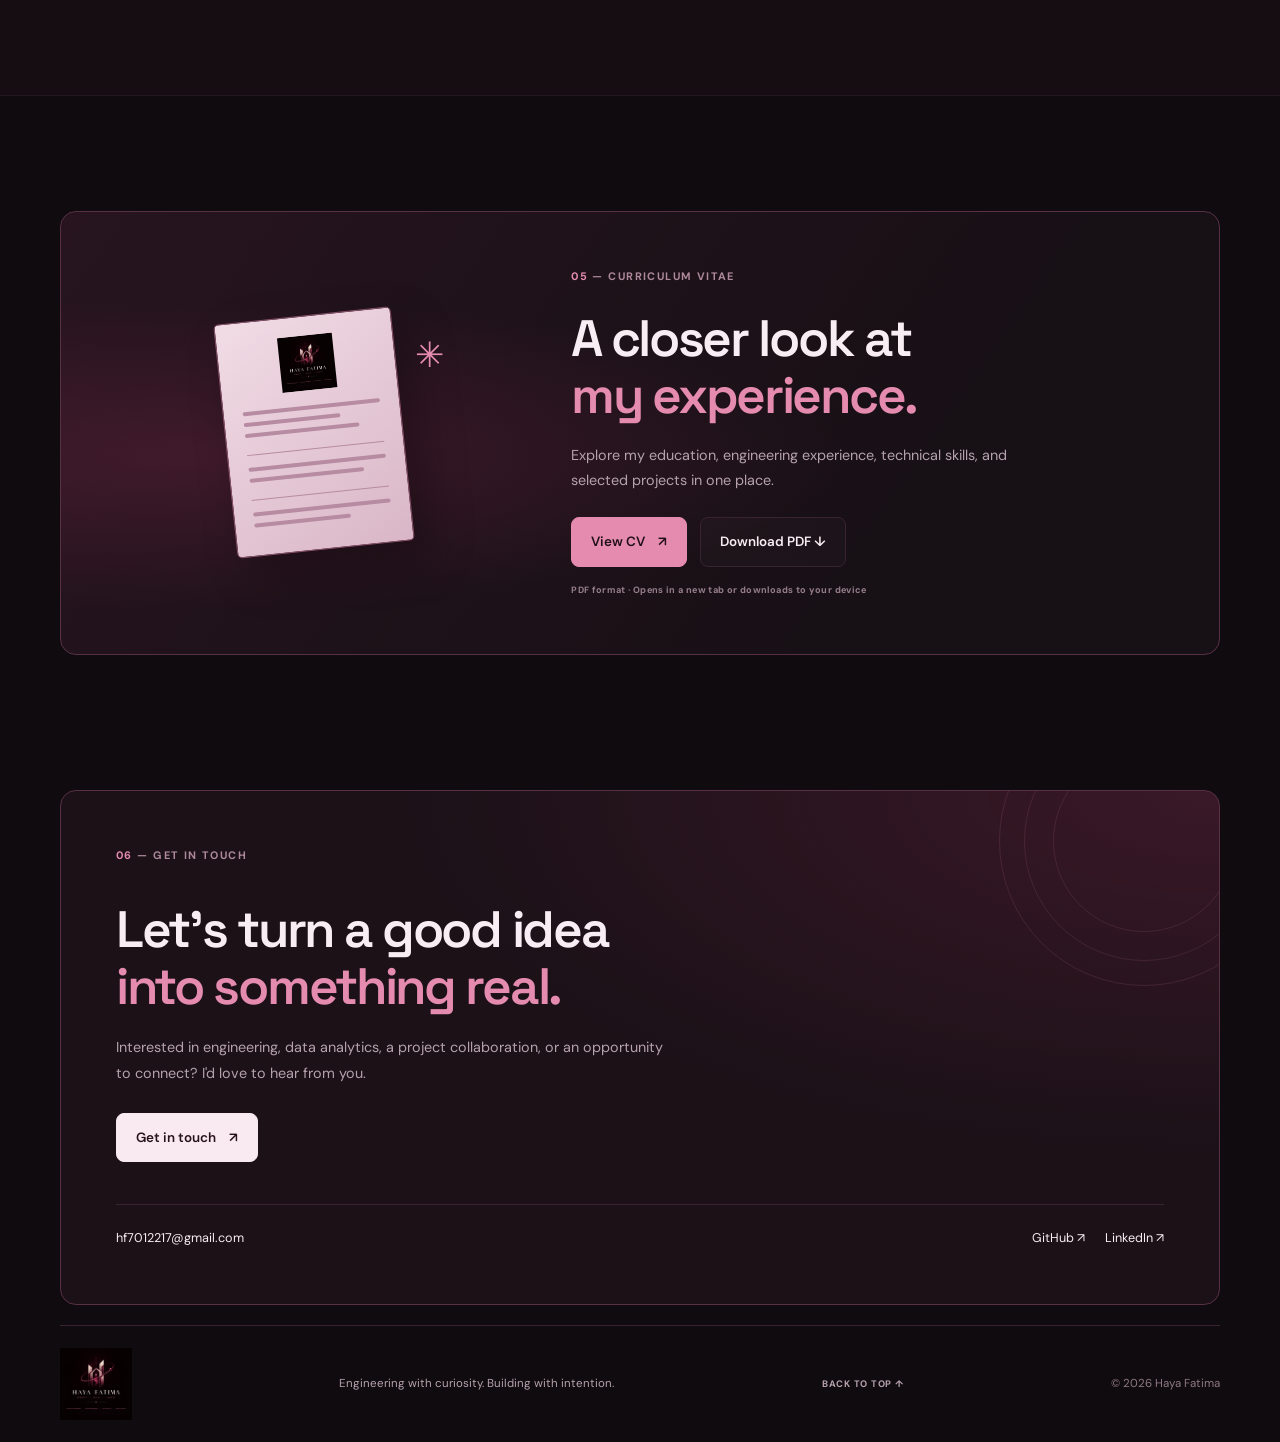
==== commit 8e009c44: "Update index.html" ====
--- a/index.html
+++ b/index.html
@@ -19,7 +19,9 @@
 <body>
   <header class="site-header">
     <nav class="nav container" aria-label="Main navigation">
-      <a class="logo" href="#home" aria-label="Haya Fatima home">H<span>.</span></a>
+      <a class="logo" href="#home" aria-label="Haya Fatima home">
+        <img src="./assets/logo.png" alt="Haya Fatima logo" class="brand-image brand-image-nav">
+      </a>
 
       <div class="nav-links">
         <a href="#about">About</a>
@@ -72,7 +74,7 @@
         </div>
       </div>
 
-      <!-- CSS ENGINEERING ARTWORK -->
+      <!-- ENGINEERING-INSPIRED ARTWORK -->
       <div class="hero-art" aria-label="Abstract engineering-inspired maroon artwork">
         <div class="hero-art-label">SYSTEMS / 001</div>
         <div class="hero-ring ring-a"></div>
@@ -83,7 +85,9 @@
         <div class="hero-coordinate coord-one">24.86° N</div>
         <div class="hero-coordinate coord-two">67.00° E</div>
         <div class="hero-art-bottom">
-          <span>THINK</span><span>ANALYZE</span><span>BUILD</span>
+          <span>THINK</span>
+          <span>ANALYZE</span>
+          <span>BUILD</span>
         </div>
       </div>
 
@@ -127,7 +131,7 @@
         </article>
         <article class="stat-card">
           <span class="stat-number">MEM</span>
-          <span class="stat-caption">Chemical & Process Management</span>
+          <span class="stat-caption">Chemical &amp; Process Management</span>
         </article>
         <article class="stat-card">
           <span class="stat-number">01</span>
@@ -152,7 +156,7 @@
             <div class="education-content">
               <span class="card-overline">POSTGRADUATE STUDIES · IN PROGRESS</span>
               <h3>Master's in MEM — Chemical and Process Management</h3>
-              <p class="institution">NED University of Engineering & Technology</p>
+              <p class="institution">NED University of Engineering &amp; Technology</p>
               <p>
                 Focusing on the intersection of engineering, process
                 management, and organizational problem-solving.
@@ -166,7 +170,7 @@
             <div class="education-content">
               <span class="card-overline">UNDERGRADUATE DEGREE</span>
               <h3>BE Petroleum Engineering</h3>
-              <p class="institution">NED University of Engineering & Technology</p>
+              <p class="institution">NED University of Engineering &amp; Technology</p>
               <p>
                 Graduated with a CGPA of 3.906 and earned the Gold Medal
                 for first position.
@@ -180,7 +184,7 @@
 
     <!-- SKILLS -->
     <section class="section container" id="skills">
-      <div class="section-label"><span>03</span> — SKILLS & TOOLKIT</div>
+      <div class="section-label"><span>03</span> — SKILLS &amp; TOOLKIT</div>
 
       <div class="section-heading">
         <h2>What I bring <span>to the table.</span></h2>
@@ -242,54 +246,101 @@
         </div>
 
         <div class="project-grid">
+
           <!-- PROJECT 1: AI OPERATIONS ASSISTANT -->
           <article class="project-card">
             <div class="project-visual visual-assistant">
               <span class="visual-index">PROJECT / 01</span>
+
               <div class="assistant-ui">
                 <div class="assistant-topbar">
-                  <span class="mini-logo">H.</span>
+                  <span class="mini-logo">
+                    <img src="./assets/logo.png" alt="" class="brand-image brand-image-mini">
+                  </span>
                   <span>AI OPERATIONS ASSISTANT</span>
                   <i></i>
                 </div>
+
                 <div class="chat-row user-chat">How can I find an operating procedure?</div>
+
                 <div class="chat-row bot-chat">
                   <span class="bot-mark">✳</span>
-                  <div><b>Assistant response</b><span class="chat-line"></span><span class="chat-line short"></span><span class="reference-chip">↗ KNOWLEDGE SOURCE</span></div>
-                </div>
-              </div>
+                  <div>
+                    <b>Assistant response</b>
+                    <span class="chat-line"></span>
+                    <span class="chat-line short"></span>
+                    <span class="reference-chip">↗ KNOWLEDGE SOURCE</span>
+                  </div>
+                </div>
+              </div>
+
               <span class="visual-caption">ASK. EXPLORE. UNDERSTAND.</span>
             </div>
+
             <div class="project-info">
-              <div class="project-meta"><span>01 / AI & ENGINEERING</span><span class="project-status">PROTOTYPE</span></div>
+              <div class="project-meta">
+                <span>01 / AI &amp; ENGINEERING</span>
+                <span class="project-status">PROTOTYPE</span>
+              </div>
+
               <h3>AI Operations Assistant</h3>
               <p>A web-based assistant prototype that answers questions from structured operational knowledge and document sources.</p>
+
               <div class="project-footer">
-                <div class="tags"><span>Python</span><span>AI</span><span>Knowledge Base</span><span>Web App</span></div>
-                <!-- REPLACE the URL below with your preferred public demo/repository link -->
-                <a class="project-link" href="https://github.com/HayaFatima-003" target="_blank" rel="noopener noreferrer" aria-label="Explore AI Operations Assistant">↗</a>
-              </div>
+                <div class="tags">
+                  <span>Python</span>
+                  <span>AI</span>
+                  <span>Knowledge Base</span>
+                  <span>Web App</span>
+                </div>
+                <a class="project-link" href="https://hayafatima-003.github.io/AI_ASSISTANT_FRONTEND/" target="_blank" rel="noopener noreferrer" aria-label="Explore AI Operations Assistant">↗</a>
+              </div>
+
               <p class="project-footnote">Generalized prototype overview; no confidential operational data is published here.</p>
             </div>
           </article>
 
-          <!-- PROJECT 2: BLACK HOLE SIMULATOR -->
+          <!-- PROJECT 2: EVENT HORIZON -->
           <article class="project-card">
             <div class="project-visual visual-blackhole">
-              <span class="visual-index">PROJECT / 02</span><div class="space-grid"></div>
-              <div class="space-star star-a"></div><div class="space-star star-b"></div><div class="space-star star-c"></div>
-              <div class="blackhole-scene"><div class="accretion-ring"></div><div class="accretion-ring ring-inner"></div><div class="event-horizon"></div></div>
-              <div class="sim-control"><span>CAMERA ANGLE</span><div class="fake-slider"><i></i></div><span>VIEW / 02</span></div>
+              <span class="visual-index">PROJECT / 02</span>
+              <div class="space-grid"></div>
+              <div class="space-star star-a"></div>
+              <div class="space-star star-b"></div>
+              <div class="space-star star-c"></div>
+
+              <div class="blackhole-scene">
+                <div class="accretion-ring"></div>
+                <div class="accretion-ring ring-inner"></div>
+                <div class="event-horizon"></div>
+              </div>
+
+              <div class="sim-control">
+                <span>CAMERA ANGLE</span>
+                <div class="fake-slider"><i></i></div>
+                <span>VIEW / 02</span>
+              </div>
+
               <span class="visual-caption">A JOURNEY THROUGH SPACETIME</span>
             </div>
+
             <div class="project-info">
-              <div class="project-meta"><span>02 / SCIENTIFIC VISUALIZATION</span><span>EXPLORATION</span></div>
+              <div class="project-meta">
+                <span>02 / SCIENTIFIC VISUALIZATION</span>
+                <span>EXPLORATION</span>
+              </div>
+
               <h3>Black Hole Simulator — Event Horizon</h3>
               <p>An interactive scientific visualization project exploring orbital motion and black-hole-inspired visuals with adjustable viewing angles.</p>
+
               <div class="project-footer">
-                <div class="tags"><span>Python</span><span>Physics</span><span>Visualization</span><span>GitHub Pages</span></div>
-                <!-- REPLACE the URL below with your live demo or repository URL -->
-                <a class="project-link" href="https://github.com/HayaFatima-003" target="_blank" rel="noopener noreferrer" aria-label="Explore Black Hole Simulator">↗</a>
+                <div class="tags">
+                  <span>Python</span>
+                  <span>Physics</span>
+                  <span>Visualization</span>
+                  <span>GitHub Pages</span>
+                </div>
+                <a class="project-link" href=" https://hayafatima-003.github.io/Black-hole-simulator/" target="_blank" rel="noopener noreferrer" aria-label="Explore Black Hole Simulator">↗</a>
               </div>
             </div>
           </article>
@@ -297,19 +348,38 @@
           <!-- PROJECT 3: SOLARIS -->
           <article class="project-card">
             <div class="project-visual visual-blackhole">
-              <span class="visual-index">PROJECT / 03</span><div class="space-grid"></div>
-              <div class="space-star star-a"></div><div class="space-star star-b"></div><div class="space-star star-c"></div>
-              <div class="blackhole-scene"><div class="accretion-ring"></div><div class="accretion-ring ring-inner"></div><div class="event-horizon"></div></div>
+              <span class="visual-index">PROJECT / 03</span>
+              <div class="space-grid"></div>
+              <div class="space-star star-a"></div>
+              <div class="space-star star-b"></div>
+              <div class="space-star star-c"></div>
+
+              <div class="blackhole-scene">
+                <div class="accretion-ring"></div>
+                <div class="accretion-ring ring-inner"></div>
+                <div class="event-horizon"></div>
+              </div>
+
               <span class="visual-caption">EXPLORE OUR SOLAR SYSTEM</span>
             </div>
+
             <div class="project-info">
-              <div class="project-meta"><span>03 / INTERACTIVE SCIENCE</span><span>IN DEVELOPMENT</span></div>
+              <div class="project-meta">
+                <span>03 / INTERACTIVE SCIENCE</span>
+                <span>IN DEVELOPMENT</span>
+              </div>
+
               <h3>Solaris — Solar System Explorer</h3>
               <p>A browser-based solar system experience focused on planetary exploration, orbital motion, planet details, and selected moons.</p>
+
               <div class="project-footer">
-                <div class="tags"><span>HTML</span><span>CSS</span><span>JavaScript</span><span>Physics</span></div>
-                <!-- REPLACE the URL below with your live Solaris website URL -->
-                <a class="project-link" href="https://github.com/HayaFatima-003" target="_blank" rel="noopener noreferrer" aria-label="Explore Solaris">↗</a>
+                <div class="tags">
+                  <span>HTML</span>
+                  <span>CSS</span>
+                  <span>JavaScript</span>
+                  <span>Physics</span>
+                </div>
+                <a class="project-link" href="https://hayafatima-003.github.io/Solaris/" target="_blank" rel="noopener noreferrer" aria-label="Explore Solaris">↗</a>
               </div>
             </div>
           </article>
@@ -318,22 +388,61 @@
           <article class="project-card">
             <div class="project-visual visual-dashboard">
               <span class="visual-index">PROJECT / 04</span>
+
               <div class="dashboard-ui">
-                <div class="dashboard-top"><span>PRODUCTION OVERVIEW</span><span class="dashboard-live">DATA VIEW</span></div>
-                <div class="dashboard-kpis"><div><span>OIL VOLUME</span><b>↗</b></div><div><span>WELL ACTIVITY</span><b>◉</b></div><div><span>PERFORMANCE</span><b>⌁</b></div></div>
-                <div class="chart-panel"><div class="chart-y-labels"><span>100</span><span>75</span><span>50</span><span>25</span></div><div class="chart-area"><div class="chart-guides"></div>
-                  <svg class="production-chart" viewBox="0 0 320 110" role="img" aria-label="Illustrative production trend line"><defs><linearGradient id="chartFill4" x1="0" y1="0" x2="0" y2="1"><stop offset="0%" stop-color="#e47ba7" stop-opacity=".35"/><stop offset="100%" stop-color="#e47ba7" stop-opacity="0"/></linearGradient></defs><path d="M0 88 L35 74 L65 80 L95 46 L125 58 L160 32 L195 44 L225 19 L260 35 L290 12 L320 22 L320 110 L0 110 Z" fill="url(#chartFill4)"/><polyline points="0,88 35,74 65,80 95,46 125,58 160,32 195,44 225,19 260,35 290,12 320,22" fill="none" stroke="#e47ba7" stroke-width="3" stroke-linecap="round" stroke-linejoin="round"/></svg>
-                </div></div><div class="chart-legend"><span></span> Illustrative production trend</div>
-              </div>
+                <div class="dashboard-top">
+                  <span>PRODUCTION OVERVIEW</span>
+                  <span class="dashboard-live">DATA VIEW</span>
+                </div>
+
+                <div class="dashboard-kpis">
+                  <div><span>OIL VOLUME</span><b>↗</b></div>
+                  <div><span>WELL ACTIVITY</span><b>◉</b></div>
+                  <div><span>PERFORMANCE</span><b>⌁</b></div>
+                </div>
+
+                <div class="chart-panel">
+                  <div class="chart-y-labels">
+                    <span>100</span><span>75</span><span>50</span><span>25</span>
+                  </div>
+
+                  <div class="chart-area">
+                    <div class="chart-guides"></div>
+                    <svg class="production-chart" viewBox="0 0 320 110" role="img" aria-label="Illustrative production trend line">
+                      <defs>
+                        <linearGradient id="chartFill4" x1="0" y1="0" x2="0" y2="1">
+                          <stop offset="0%" stop-color="#e47ba7" stop-opacity=".35"/>
+                          <stop offset="100%" stop-color="#e47ba7" stop-opacity="0"/>
+                        </linearGradient>
+                      </defs>
+                      <path d="M0 88 L35 74 L65 80 L95 46 L125 58 L160 32 L195 44 L225 19 L260 35 L290 12 L320 22 L320 110 L0 110 Z" fill="url(#chartFill4)"/>
+                      <polyline points="0,88 35,74 65,80 95,46 125,58 160,32 195,44 225,19 260,35 290,12 320,22" fill="none" stroke="#e47ba7" stroke-width="3" stroke-linecap="round" stroke-linejoin="round"/>
+                    </svg>
+                  </div>
+                </div>
+
+                <div class="chart-legend"><span></span> Illustrative production trend</div>
+              </div>
+
               <span class="visual-caption">DATA → INSIGHT</span>
             </div>
+
             <div class="project-info">
-              <div class="project-meta"><span>04 / DATA ANALYTICS</span><span>PORTFOLIO CONCEPT</span></div>
-              <h3>Oil & Gas Production Dashboard</h3>
+              <div class="project-meta">
+                <span>04 / DATA ANALYTICS</span>
+                <span>PORTFOLIO CONCEPT</span>
+              </div>
+
+              <h3>Oil &amp; Gas Production Dashboard</h3>
               <p>A dashboard concept for exploring production trends, oil volumes, well activity, and performance indicators using filterable engineering data.</p>
+
               <div class="project-footer">
-                <div class="tags"><span>Excel</span><span>Power BI</span><span>Data Analysis</span><span>KPIs</span></div>
-                <!-- REPLACE the URL below with your actual dashboard or project repository -->
+                <div class="tags">
+                  <span>Excel</span>
+                  <span>Power BI</span>
+                  <span>Data Analysis</span>
+                  <span>KPIs</span>
+                </div>
                 <a class="project-link" href="https://github.com/HayaFatima-003" target="_blank" rel="noopener noreferrer" aria-label="Explore Oil and Gas Production Dashboard">↗</a>
               </div>
             </div>
@@ -343,49 +452,115 @@
           <article class="project-card">
             <div class="project-visual visual-dashboard">
               <span class="visual-index">PROJECT / 05</span>
+
               <div class="dashboard-ui">
-                <div class="dashboard-top"><span>CONTROL SYSTEM RESPONSE</span><span class="dashboard-live">MATLAB</span></div>
-                <div class="dashboard-kpis"><div><span>MODEL</span><b>G(s)</b></div><div><span>RESPONSE</span><b>↗</b></div><div><span>ANALYSIS</span><b>⌁</b></div></div>
-                <div class="chart-panel"><div class="chart-y-labels"><span>1.0</span><span>0.75</span><span>0.5</span><span>0.25</span></div><div class="chart-area"><div class="chart-guides"></div><svg class="production-chart" viewBox="0 0 320 110" role="img" aria-label="Illustrative step response curve"><path d="M0 105 C20 105 25 20 70 18 S115 45 150 35 S220 30 320 30" fill="none" stroke="#e47ba7" stroke-width="3" stroke-linecap="round"/></svg></div></div>
+                <div class="dashboard-top">
+                  <span>CONTROL SYSTEM RESPONSE</span>
+                  <span class="dashboard-live">MATLAB</span>
+                </div>
+
+                <div class="dashboard-kpis">
+                  <div><span>MODEL</span><b>G(s)</b></div>
+                  <div><span>RESPONSE</span><b>↗</b></div>
+                  <div><span>ANALYSIS</span><b>⌁</b></div>
+                </div>
+
+                <div class="chart-panel">
+                  <div class="chart-y-labels">
+                    <span>1.0</span><span>0.75</span><span>0.5</span><span>0.25</span>
+                  </div>
+
+                  <div class="chart-area">
+                    <div class="chart-guides"></div>
+                    <svg class="production-chart" viewBox="0 0 320 110" role="img" aria-label="Illustrative step response curve">
+                      <path d="M0 105 C20 105 25 20 70 18 S115 45 150 35 S220 30 320 30" fill="none" stroke="#e47ba7" stroke-width="3" stroke-linecap="round"/>
+                    </svg>
+                  </div>
+                </div>
+
                 <div class="chart-legend"><span></span> Illustrative response (replace with actual result)</div>
               </div>
+
               <span class="visual-caption">MODEL. SIMULATE. ANALYZE.</span>
             </div>
+
             <div class="project-info">
-              <div class="project-meta"><span>05 / ENGINEERING SIMULATION</span><span>LEARNING PROJECT</span></div>
+              <div class="project-meta">
+                <span>05 / ENGINEERING SIMULATION</span>
+                <span>LEARNING PROJECT</span>
+              </div>
+
               <h3>MATLAB Control Systems Exploration</h3>
               <p>A learning project to model transfer functions and examine system responses, connecting instrumentation and control theory with simulation.</p>
+
               <div class="project-footer">
-                <div class="tags"><span>MATLAB</span><span>Control Systems</span><span>Transfer Functions</span></div>
-                <!-- REPLACE the URL below with your MATLAB project repository or published project -->
+                <div class="tags">
+                  <span>MATLAB</span>
+                  <span>Control Systems</span>
+                  <span>Transfer Functions</span>
+                </div>
                 <a class="project-link" href="https://github.com/HayaFatima-003" target="_blank" rel="noopener noreferrer" aria-label="Explore MATLAB Control Systems project">↗</a>
               </div>
             </div>
           </article>
 
-          <!-- PROJECT 6: DATA SCIENCE / CHURN ANALYSIS -->
+          <!-- PROJECT 6: CUSTOMER CHURN ANALYSIS -->
           <article class="project-card">
             <div class="project-visual visual-dashboard">
               <span class="visual-index">PROJECT / 06</span>
+
               <div class="dashboard-ui">
-                <div class="dashboard-top"><span>CUSTOMER CHURN ANALYSIS</span><span class="dashboard-live">DATA SCIENCE</span></div>
-                <div class="dashboard-kpis"><div><span>DATA PREP</span><b>01</b></div><div><span>FEATURES</span><b>02</b></div><div><span>MODEL</span><b>03</b></div></div>
-                <div class="chart-panel"><div class="chart-y-labels"><span>High</span><span>Med</span><span>Low</span></div><div class="chart-area"><div class="chart-guides"></div><svg class="production-chart" viewBox="0 0 320 110" role="img" aria-label="Illustrative data science trend"><polyline points="0,80 35,66 65,76 95,42 125,57 160,32 195,50 225,26 260,44 290,20 320,30" fill="none" stroke="#e47ba7" stroke-width="3" stroke-linecap="round" stroke-linejoin="round"/></svg></div></div>
+                <div class="dashboard-top">
+                  <span>CUSTOMER CHURN ANALYSIS</span>
+                  <span class="dashboard-live">DATA SCIENCE</span>
+                </div>
+
+                <div class="dashboard-kpis">
+                  <div><span>DATA PREP</span><b>01</b></div>
+                  <div><span>FEATURES</span><b>02</b></div>
+                  <div><span>MODEL</span><b>03</b></div>
+                </div>
+
+                <div class="chart-panel">
+                  <div class="chart-y-labels">
+                    <span>High</span><span>Med</span><span>Low</span>
+                  </div>
+
+                  <div class="chart-area">
+                    <div class="chart-guides"></div>
+                    <svg class="production-chart" viewBox="0 0 320 110" role="img" aria-label="Illustrative data science trend">
+                      <polyline points="0,80 35,66 65,76 95,42 125,57 160,32 195,50 225,26 260,44 290,20 320,30" fill="none" stroke="#e47ba7" stroke-width="3" stroke-linecap="round" stroke-linejoin="round"/>
+                    </svg>
+                  </div>
+                </div>
+
                 <div class="chart-legend"><span></span> Illustrative analysis graphic</div>
               </div>
+
               <span class="visual-caption">DATA → PATTERN → DECISION</span>
             </div>
+
             <div class="project-info">
-              <div class="project-meta"><span>06 / DATA SCIENCE</span><span>CASE STUDY</span></div>
+              <div class="project-meta">
+                <span>06 / DATA SCIENCE</span>
+                <span>CASE STUDY</span>
+              </div>
+
               <h3>Customer Churn Analysis</h3>
               <p>A data science case study exploring customer churn, data preparation, feature relationships, and model-based prediction using a structured workflow.</p>
+
               <div class="project-footer">
-                <div class="tags"><span>Python</span><span>Pandas</span><span>Machine Learning</span><span>Analysis</span></div>
-                <!-- REPLACE the URL below with your actual case study notebook or repository -->
-                <a class="project-link" href="https://github.com/HayaFatima-003" target="_blank" rel="noopener noreferrer" aria-label="Explore Customer Churn Analysis">↗</a>
-              </div>
-            </div>
-          </article>
+                <div class="tags">
+                  <span>Python</span>
+                  <span>Pandas</span>
+                  <span>Machine Learning</span>
+                  <span>Analysis</span>
+                </div>
+                <a class="project-link" href="https://github.com/HayaFatima-003/Data-Science/blob/main/Churn%20Analysis.ipynb" target="_blank" rel="noopener noreferrer" aria-label="Explore Customer Churn Analysis">↗</a>
+              </div>
+            </div>
+          </article>
+
         </div>
       </div>
     </section>
@@ -395,7 +570,9 @@
       <div class="cv-panel">
         <div class="cv-decoration">
           <div class="cv-paper">
-            <div class="paper-monogram">H.</div>
+            <div class="paper-monogram">
+              <img src="./assets/logo.png" alt="Haya Fatima logo" class="brand-image brand-image-paper">
+            </div>
             <span class="paper-line wide"></span>
             <span class="paper-line"></span>
             <span class="paper-line medium"></span>
@@ -416,21 +593,22 @@
             Explore my education, engineering experience, technical skills,
             and selected projects in one place.
           </p>
+
           <div class="cv-actions">
-           <a class="button button-primary"
-   href="./assets/Haya%20Fatima%20CV.pdf"
-   target="_blank"
-   rel="noopener noreferrer">
-  View CV <span>↗</span>
-</a>
-
-<a class="button button-secondary"
-   href="./assets/Haya%20Fatima%20CV.pdf"
-   download="Haya Fatima CV.pdf">
-  Download PDF ↓
-</a>
-</a>
+            <a class="button button-primary"
+               href="./assets/Haya%20Fatima%20CV.pdf"
+               target="_blank"
+               rel="noopener noreferrer">
+              View CV <span>↗</span>
+            </a>
+
+            <a class="button button-secondary"
+               href="./assets/Haya%20Fatima%20CV.pdf"
+               download="Haya Fatima CV.pdf">
+              Download PDF ↓
+            </a>
           </div>
+
           <p class="cv-note">PDF format · Opens in a new tab or downloads to your device</p>
         </div>
       </div>
@@ -441,14 +619,17 @@
       <div class="contact-panel">
         <div class="contact-decoration"></div>
         <div class="section-label"><span>06</span> — GET IN TOUCH</div>
+
         <h2>Let's turn a good idea<br><span>into something real.</span></h2>
         <p>
           Interested in engineering, data analytics, a project collaboration,
           or an opportunity to connect? I'd love to hear from you.
         </p>
+
         <a class="button button-light" href="mailto:hf7012217@gmail.com">
           Get in touch <span>↗</span>
         </a>
+
         <div class="contact-details">
           <a href="mailto:hf7012217@gmail.com">hf7012217@gmail.com</a>
           <div class="contact-socials">
@@ -460,8 +641,12 @@
     </section>
   </main>
 
+  <!-- FOOTER -->
   <footer class="footer container">
-    <a class="logo" href="#home">H<span>.</span></a>
+    <a class="logo" href="#home" aria-label="Haya Fatima home">
+      <img src="./assets/logo.png" alt="Haya Fatima logo" class="brand-image brand-image-nav">
+    </a>
+
     <p>Engineering with curiosity. Building with intention.</p>
     <a class="back-top" href="#home">BACK TO TOP ↑</a>
     <p class="copyright">© <span id="year">2026</span> Haya Fatima</p>
--- a/style.css
+++ b/style.css
@@ -1706,3 +1706,65 @@
     animation-iteration-count: 1 !important;
   }
 }
+
+/* Haya Fatima logo across the portfolio */
+
+/* HAYA FATIMA — IMAGE LOGO */
+
+.logo {
+  display: inline-flex;
+  align-items: center;
+  justify-content: center;
+  flex-shrink: 0;
+  overflow: visible;
+  font-size: 0;
+  letter-spacing: 0;
+}
+
+.logo span {
+  display: none;
+}
+
+.brand-image {
+  display: block;
+  object-fit: contain;
+  max-width: 100%;
+  height: auto;
+}
+
+.brand-image-nav {
+  width: 72px;
+  height: 72px;
+  object-fit: contain;
+  border-radius: 0;
+}
+
+.brand-image-mini {
+  width: 100%;
+  height: 100%;
+  object-fit: contain;
+  border-radius: 0;
+}
+
+.brand-image-paper {
+  width: 100%;
+  height: 100%;
+  object-fit: contain;
+}
+
+.mini-logo {
+  overflow: hidden;
+  padding: 2px;
+  background: transparent;
+}
+
+.paper-monogram {
+  width: 100%;
+  height: 55px;
+  display: flex;
+  align-items: center;
+  justify-content: center;
+  overflow: hidden;
+  margin-bottom: 15px;
+  font-size: 0;
+}
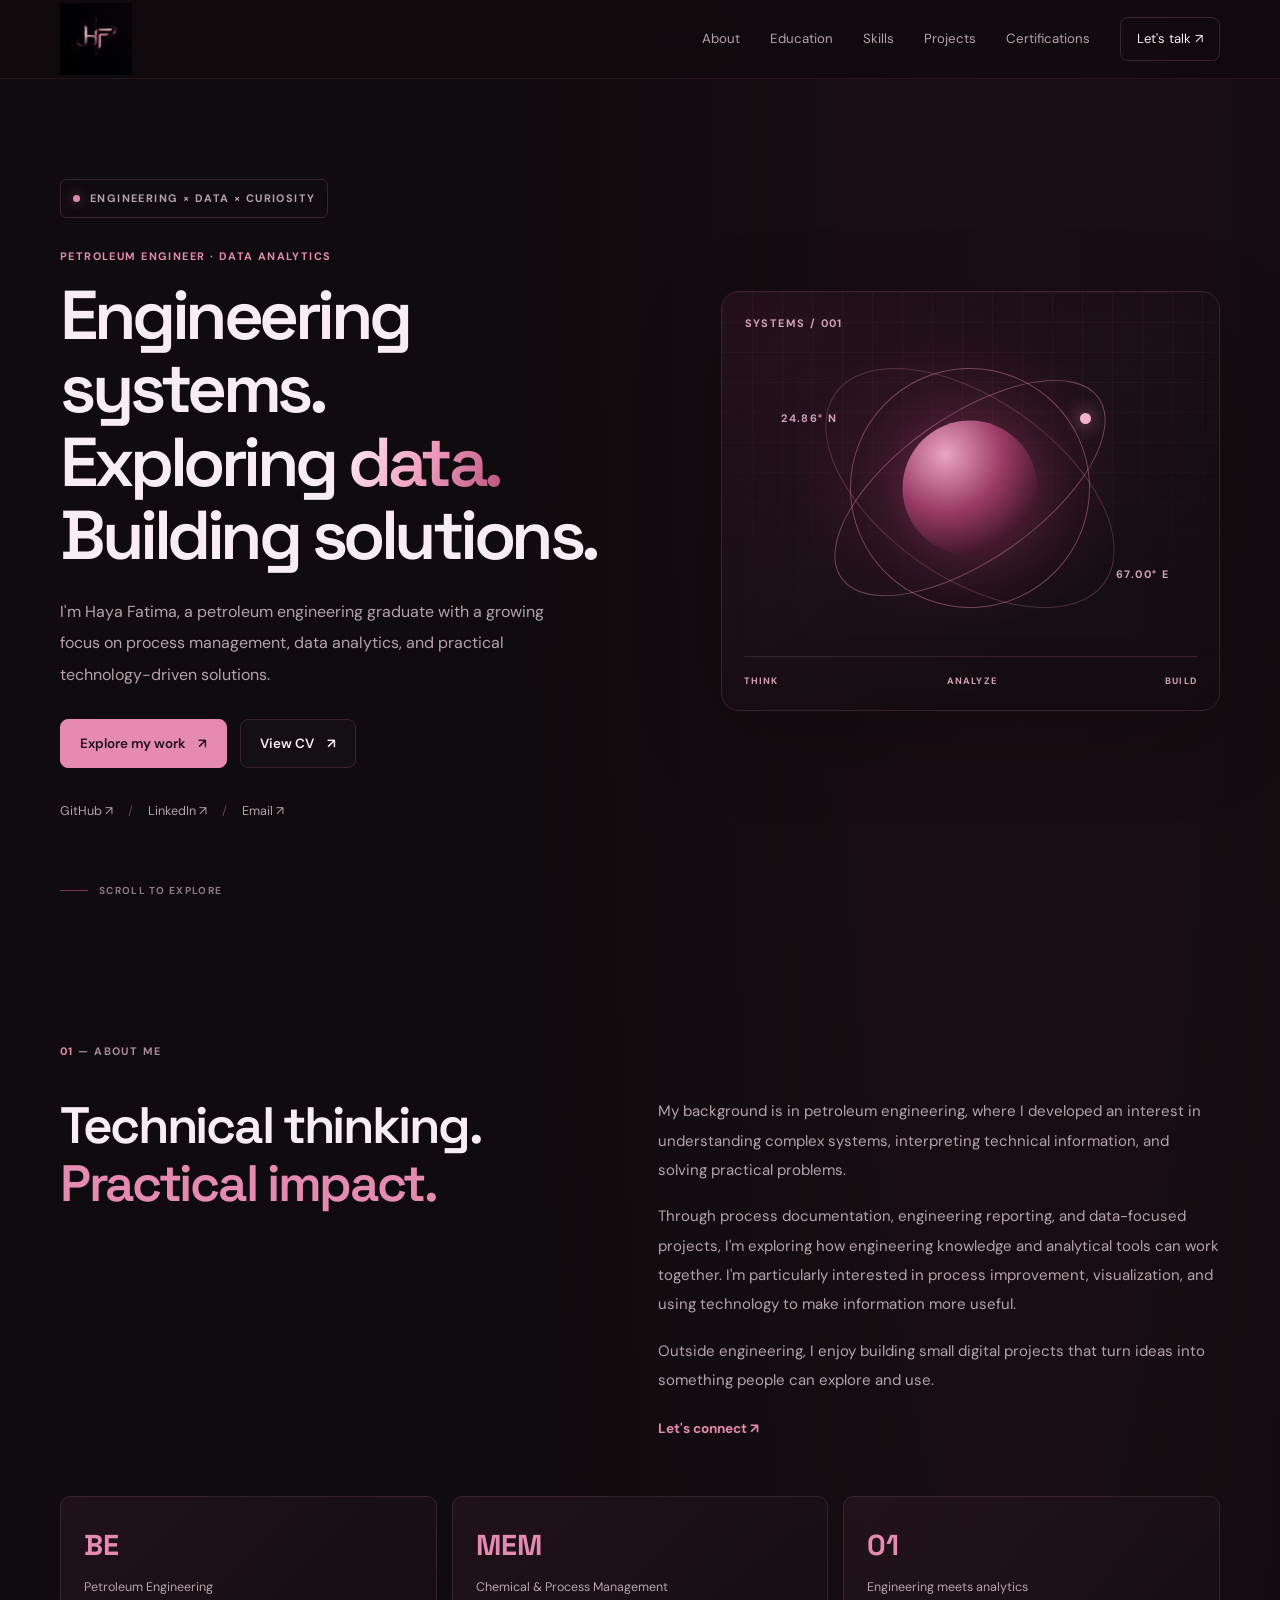
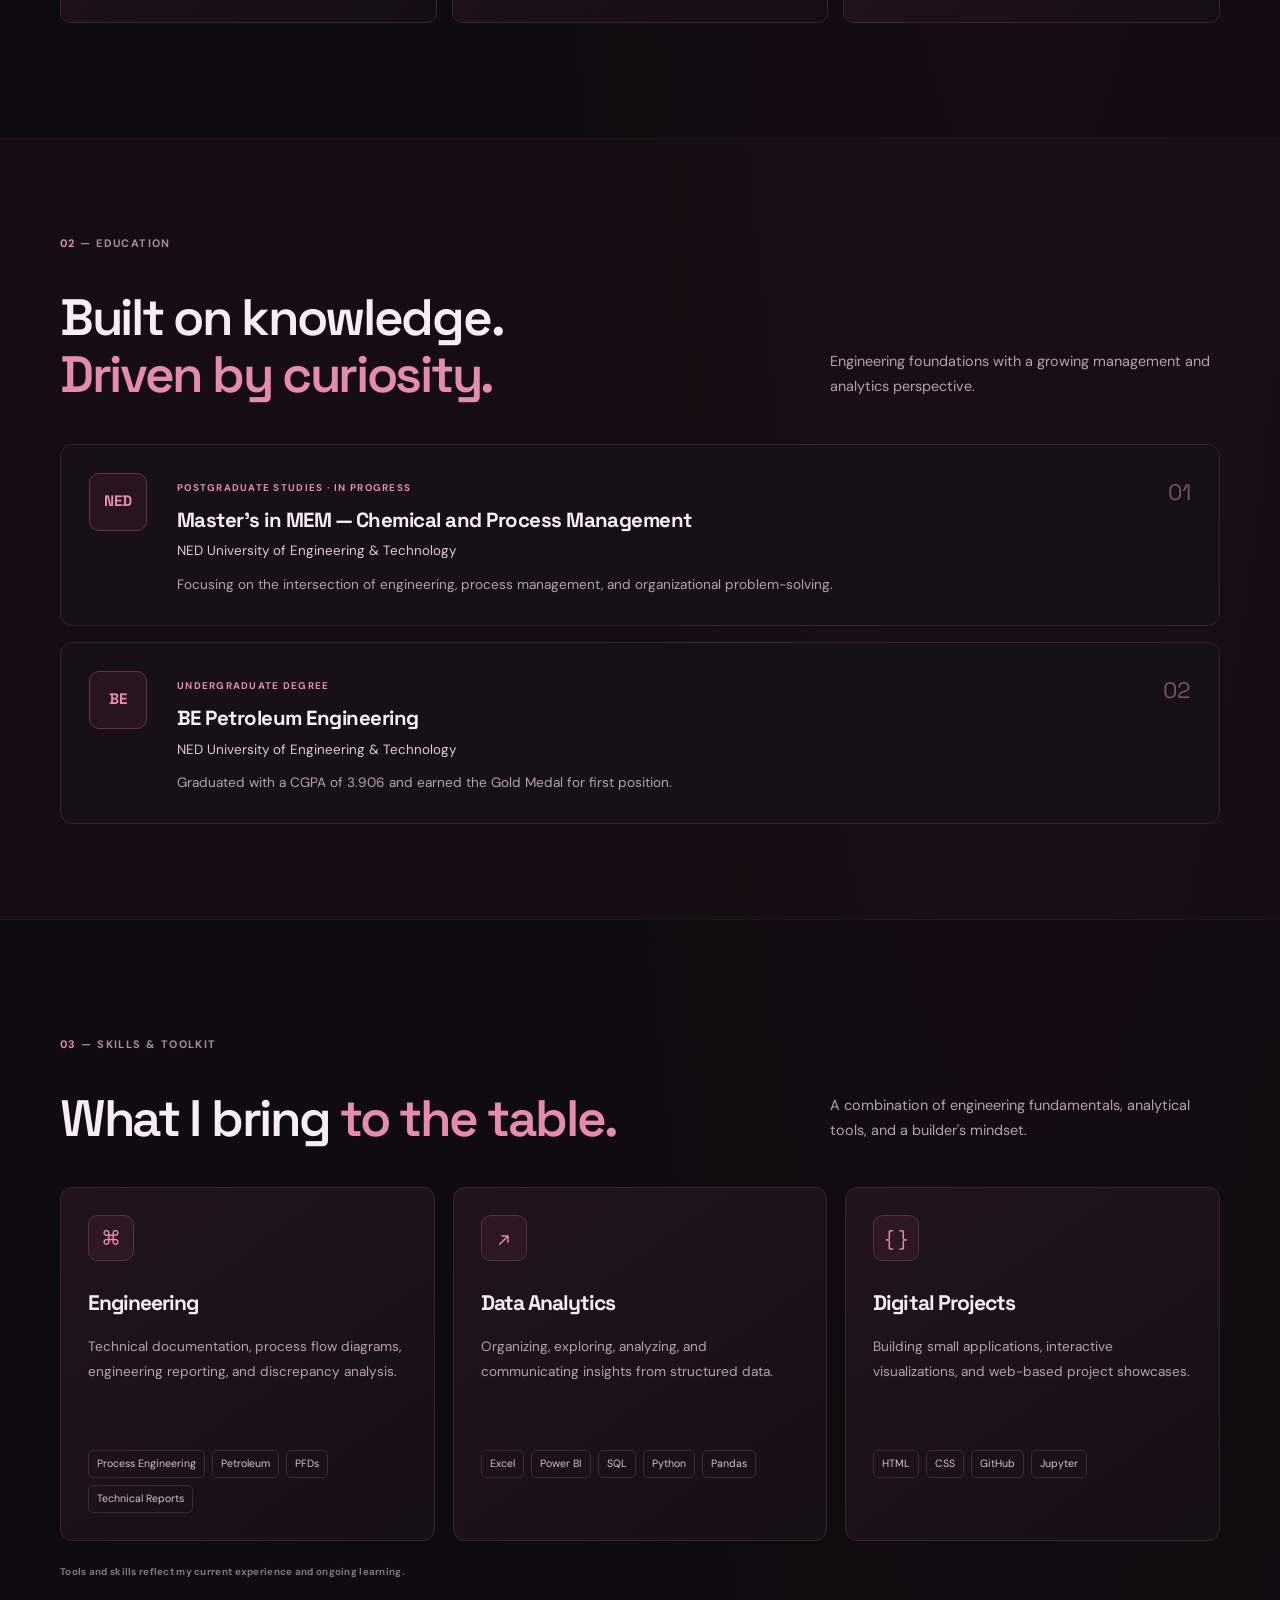
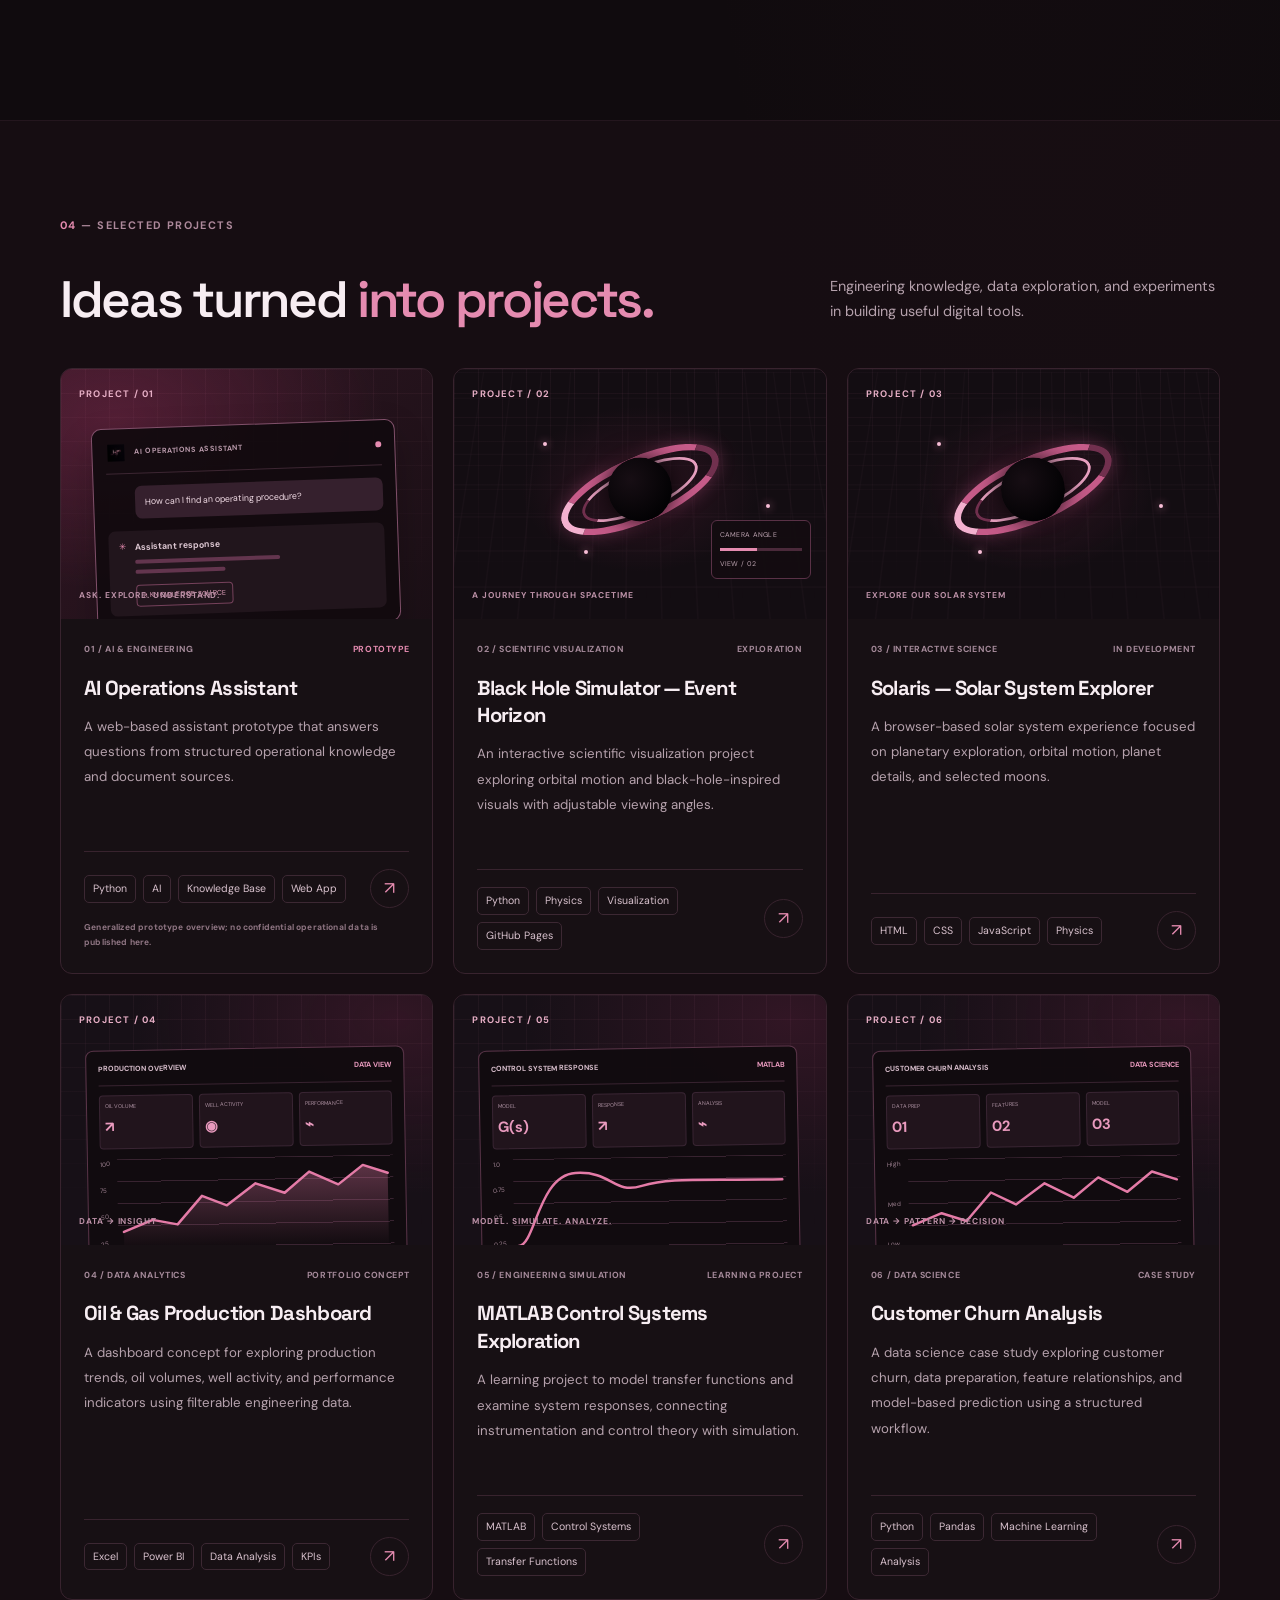
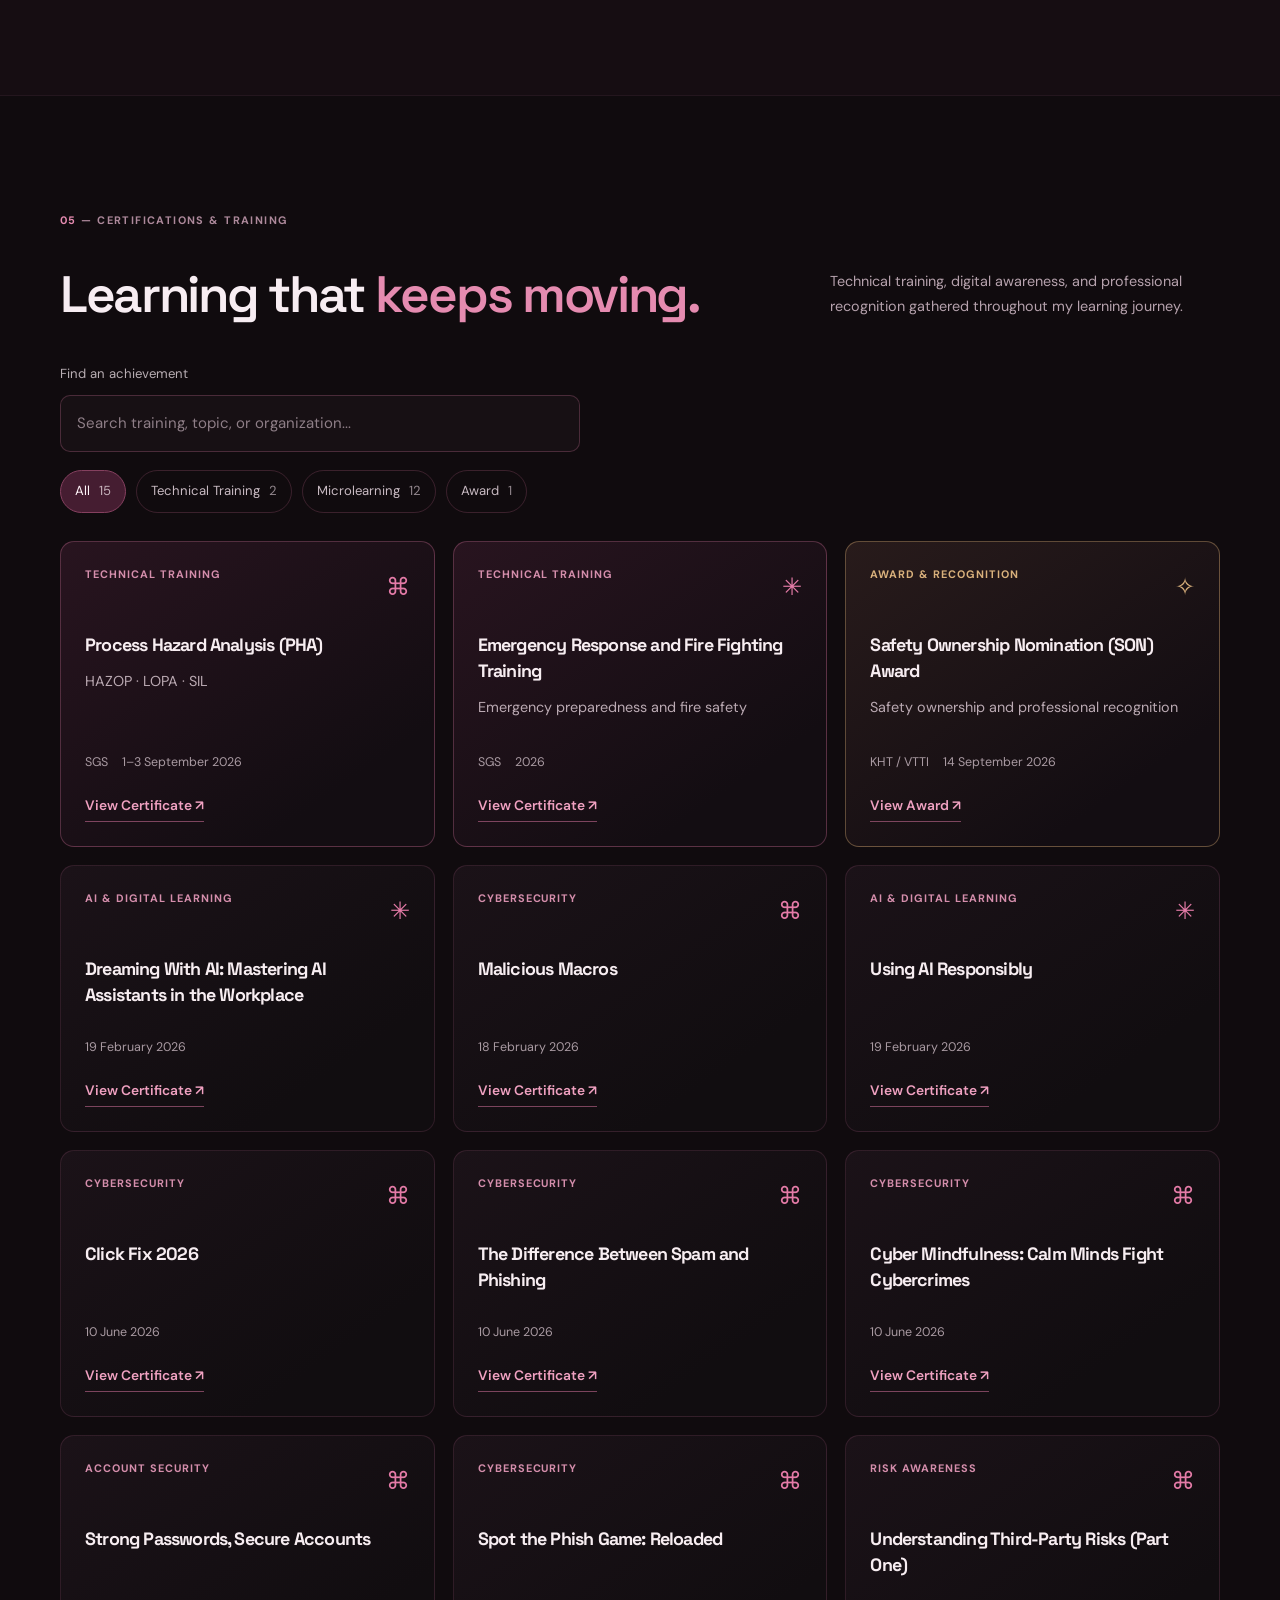
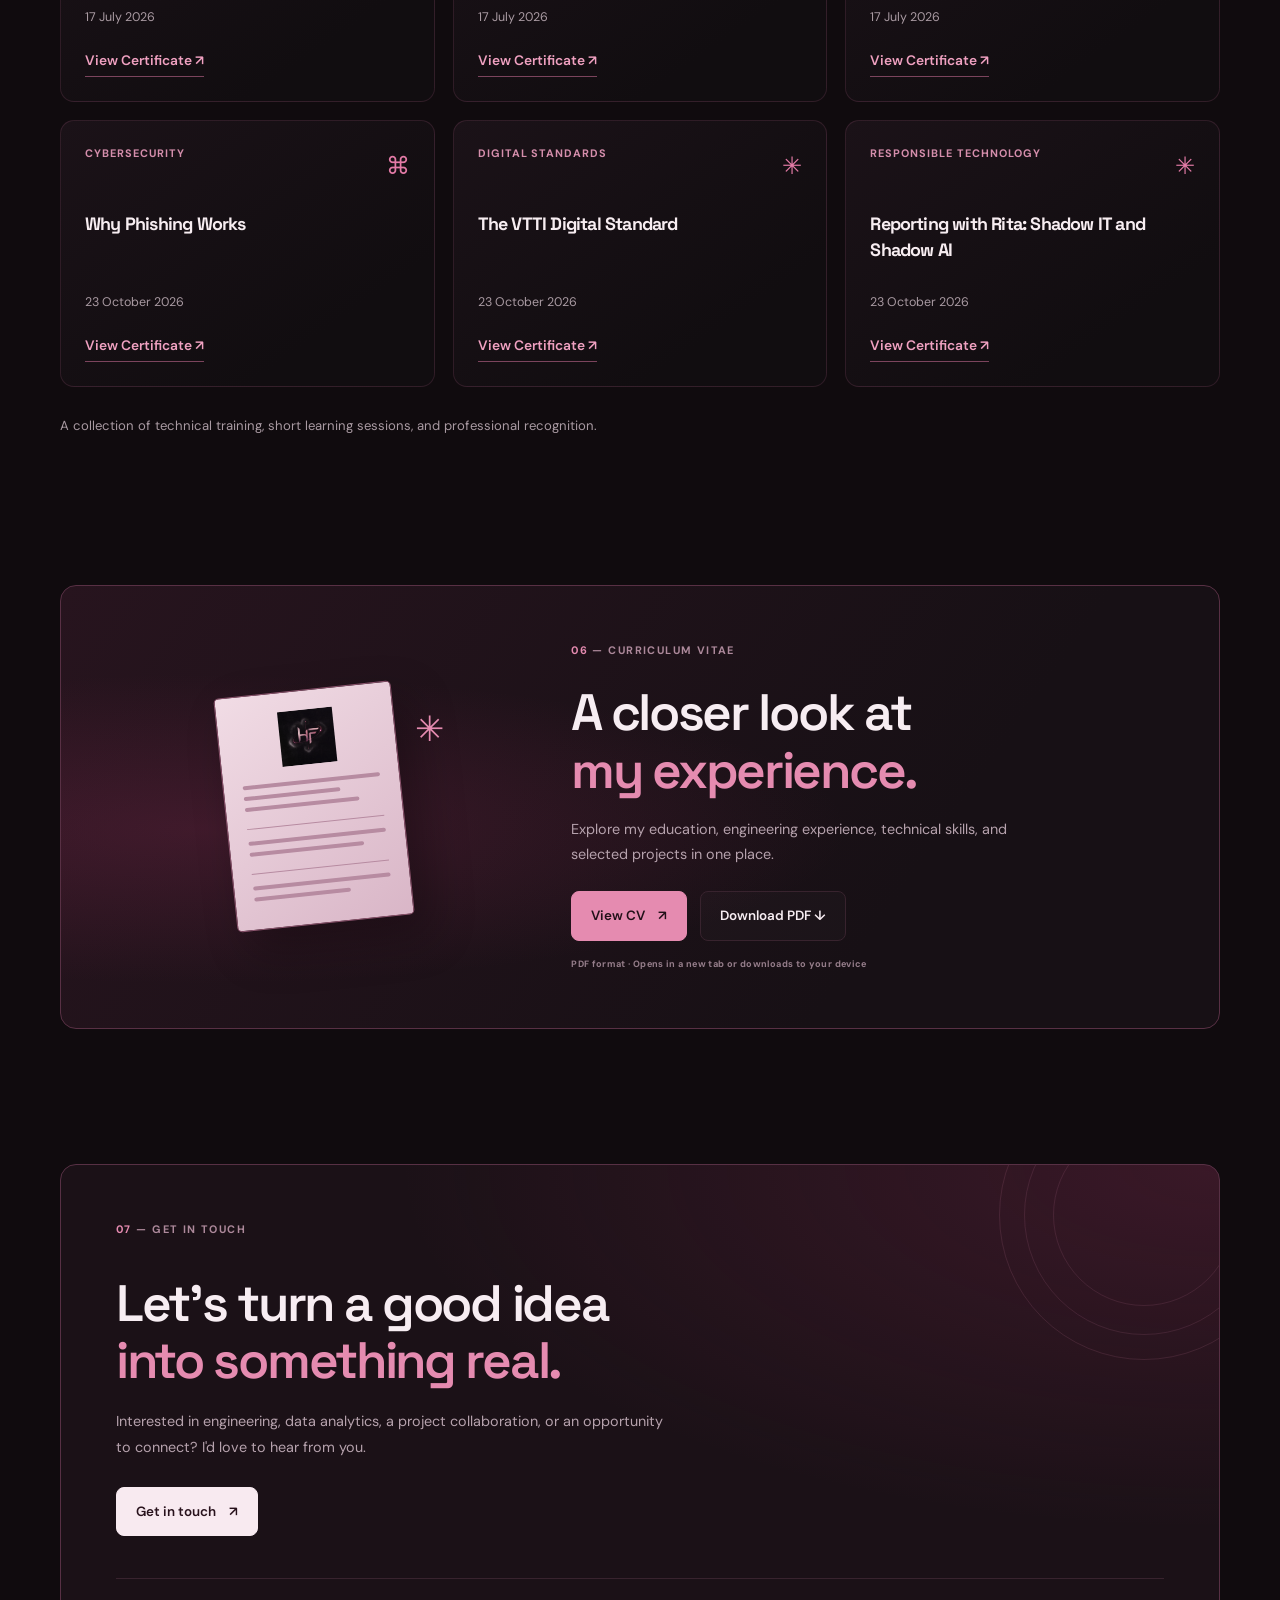
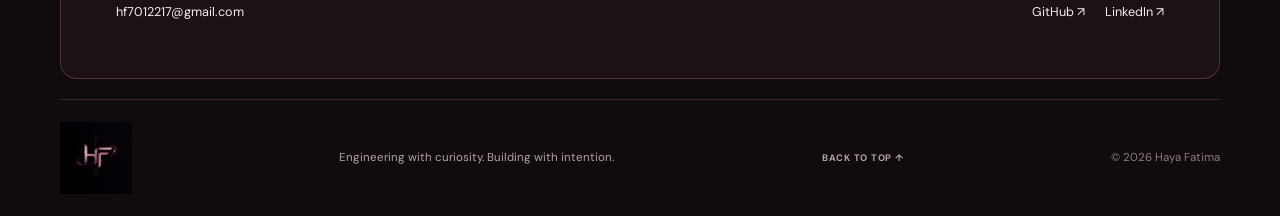
==== commit 3737236b: "Update index.html" ====
--- a/index.html
+++ b/index.html
@@ -5,15 +5,195 @@
   <meta charset="UTF-8">
   <meta name="viewport" content="width=device-width, initial-scale=1.0">
   <meta name="theme-color" content="#100b0e">
-  <meta name="description" content="Haya Fatima — Petroleum Engineer, Process Engineering professional, and Data Analytics enthusiast. Explore engineering projects, technical skills, and education.">
-
-  <title>Haya Fatima | Engineering & Data Analytics</title>
+  <meta name="description" content="Haya Fatima — Petroleum Engineer, Process Engineering professional, and Data Analytics enthusiast. Explore engineering projects, certifications, technical training, and education.">
+
+  <title>Haya Fatima | Engineering &amp; Data Analytics</title>
 
   <link rel="preconnect" href="https://fonts.googleapis.com">
   <link rel="preconnect" href="https://fonts.gstatic.com" crossorigin>
   <link href="https://fonts.googleapis.com/css2?family=DM+Sans:wght@400;500;600;700&family=Space+Grotesk:wght@400;500;600;700&display=swap" rel="stylesheet">
 
   <link rel="stylesheet" href="style.css">
+
+  <style>
+    /* CERTIFICATIONS */
+    .certifications-section { position: relative; }
+
+    .certification-controls { margin: 36px 0 28px; }
+
+    .cert-search-label {
+      display: block;
+      margin-bottom: 9px;
+      color: #b8aeb3;
+      font-size: .82rem;
+    }
+
+    .cert-search {
+      width: 100%;
+      max-width: 520px;
+      padding: 14px 16px;
+      border: 1px solid rgba(228,123,167,.25);
+      border-radius: 10px;
+      background: #171014;
+      color: #f7edf1;
+      font: inherit;
+      outline: none;
+    }
+
+    .cert-search:focus {
+      border-color: #e47ba7;
+      box-shadow: 0 0 0 3px rgba(228,123,167,.1);
+    }
+
+    .cert-search::placeholder { color: #8e7e87; }
+
+    .cert-filters {
+      display: flex;
+      flex-wrap: wrap;
+      gap: 10px;
+      margin-top: 18px;
+    }
+
+    .cert-filter {
+      padding: 9px 14px;
+      border: 1px solid rgba(228,123,167,.2);
+      border-radius: 999px;
+      background: transparent;
+      color: #c8bac2;
+      font: inherit;
+      font-size: .82rem;
+      cursor: pointer;
+      transition: background .2s, color .2s, border-color .2s;
+    }
+
+    .cert-filter span { margin-left: 5px; opacity: .7; }
+
+    .cert-filter:hover,
+    .cert-filter.active {
+      background: #451d31;
+      border-color: #85405f;
+      color: #fff4f8;
+    }
+
+    .certification-grid {
+      display: grid;
+      grid-template-columns: repeat(3, minmax(0, 1fr));
+      gap: 18px;
+    }
+
+    .cert-card {
+      display: flex;
+      flex-direction: column;
+      min-width: 0;
+      padding: 24px;
+      border: 1px solid rgba(228,123,167,.14);
+      border-radius: 14px;
+      background: linear-gradient(145deg, #1b1218, #110d10 75%);
+      transition: transform .2s ease, border-color .2s ease;
+    }
+
+    .cert-card:hover {
+      transform: translateY(-3px);
+      border-color: rgba(228,123,167,.48);
+    }
+
+    .cert-card[hidden] { display: none !important; }
+
+    .cert-card-top {
+      display: flex;
+      align-items: flex-start;
+      justify-content: space-between;
+      gap: 12px;
+      margin-bottom: 24px;
+    }
+
+    .cert-type {
+      color: #d58eac;
+      font-size: .68rem;
+      font-weight: 700;
+      letter-spacing: .09em;
+      line-height: 1.6;
+    }
+
+    .cert-symbol { color: #e47ba7; font-size: 1.5rem; }
+
+    .cert-card h3 {
+      margin: 0 0 12px;
+      color: #f7edf1;
+      font-family: "Space Grotesk", sans-serif;
+      font-size: 1.12rem;
+      line-height: 1.45;
+    }
+
+    .cert-subtitle {
+      margin: 0 0 16px;
+      color: #bbaab3;
+      font-size: .9rem;
+      line-height: 1.6;
+    }
+
+    .cert-details {
+      display: flex;
+      flex-wrap: wrap;
+      gap: 8px 14px;
+      margin-top: auto;
+      padding-top: 18px;
+      color: #a99aa2;
+      font-size: .78rem;
+      line-height: 1.6;
+    }
+
+    .cert-link {
+      display: inline-flex;
+      align-self: flex-start;
+      margin-top: 20px;
+      padding-bottom: 4px;
+      border-bottom: 1px solid rgba(228,123,167,.5);
+      color: #f0a1c1;
+      font-size: .86rem;
+      font-weight: 600;
+      text-decoration: none;
+    }
+
+    .cert-link:hover { color: #fff; border-color: #fff; }
+
+    .cert-featured {
+      border-color: rgba(228,123,167,.3);
+      background: linear-gradient(145deg, #28141f, #130d12 78%);
+    }
+
+    .cert-award {
+      border-color: rgba(219,174,117,.38);
+      background: linear-gradient(145deg, #281b1b, #130d12 78%);
+    }
+
+    .cert-award .cert-type,
+    .cert-award .cert-symbol { color: #d9b17c; }
+
+    .cert-empty {
+      padding: 28px 0;
+      color: #bbaab3;
+      text-align: center;
+    }
+
+    .cert-note {
+      margin-top: 28px;
+      color: #a99aa2;
+      font-size: .82rem;
+      line-height: 1.7;
+    }
+
+    @media (max-width: 900px) {
+      .certification-grid { grid-template-columns: repeat(2, minmax(0, 1fr)); }
+    }
+
+    @media (max-width: 560px) {
+      .certification-grid { grid-template-columns: 1fr; }
+      .cert-card { padding: 21px; }
+      .cert-filters { gap: 8px; }
+      .cert-filter { padding: 8px 11px; }
+    }
+  </style>
 </head>
 
 <body>
@@ -28,6 +208,7 @@
         <a href="#education">Education</a>
         <a href="#skills">Skills</a>
         <a href="#projects">Projects</a>
+        <a href="#certifications">Certifications</a>
         <a class="nav-cta" href="#contact">Let's talk ↗</a>
       </div>
     </nav>
@@ -57,12 +238,8 @@
         </p>
 
         <div class="hero-actions">
-          <a class="button button-primary" href="#projects">
-            Explore my work <span>↗</span>
-          </a>
-          <a class="button button-secondary" href="./assets/Haya%20Fatima%20CV.pdf" target="_blank" rel="noopener noreferrer">
-            View CV <span>↗</span>
-          </a>
+          <a class="button button-primary" href="#projects">Explore my work <span>↗</span></a>
+          <a class="button button-secondary" href="./assets/Haya%20Fatima%20CV.pdf" target="_blank" rel="noopener noreferrer">View CV <span>↗</span></a>
         </div>
 
         <div class="hero-socials">
@@ -74,7 +251,6 @@
         </div>
       </div>
 
-      <!-- ENGINEERING-INSPIRED ARTWORK -->
       <div class="hero-art" aria-label="Abstract engineering-inspired maroon artwork">
         <div class="hero-art-label">SYSTEMS / 001</div>
         <div class="hero-ring ring-a"></div>
@@ -84,16 +260,10 @@
         <div class="hero-orbit-dot"></div>
         <div class="hero-coordinate coord-one">24.86° N</div>
         <div class="hero-coordinate coord-two">67.00° E</div>
-        <div class="hero-art-bottom">
-          <span>THINK</span>
-          <span>ANALYZE</span>
-          <span>BUILD</span>
-        </div>
-      </div>
-
-      <a class="scroll-cue" href="#about">
-        <span></span> SCROLL TO EXPLORE
-      </a>
+        <div class="hero-art-bottom"><span>THINK</span><span>ANALYZE</span><span>BUILD</span></div>
+      </div>
+
+      <a class="scroll-cue" href="#about"><span></span> SCROLL TO EXPLORE</a>
     </section>
 
     <!-- ABOUT -->
@@ -102,41 +272,18 @@
 
       <div class="about-grid">
         <h2>Technical thinking.<br><span>Practical impact.</span></h2>
-
         <div class="about-copy">
-          <p>
-            My background is in petroleum engineering, where I developed
-            an interest in understanding complex systems, interpreting
-            technical information, and solving practical problems.
-          </p>
-          <p>
-            Through process documentation, engineering reporting, and
-            data-focused projects, I'm exploring how engineering knowledge
-            and analytical tools can work together. I'm particularly
-            interested in process improvement, visualization, and using
-            technology to make information more useful.
-          </p>
-          <p>
-            Outside engineering, I enjoy building small digital projects
-            that turn ideas into something people can explore and use.
-          </p>
+          <p>My background is in petroleum engineering, where I developed an interest in understanding complex systems, interpreting technical information, and solving practical problems.</p>
+          <p>Through process documentation, engineering reporting, and data-focused projects, I'm exploring how engineering knowledge and analytical tools can work together. I'm particularly interested in process improvement, visualization, and using technology to make information more useful.</p>
+          <p>Outside engineering, I enjoy building small digital projects that turn ideas into something people can explore and use.</p>
           <a class="text-link" href="#contact">Let's connect ↗</a>
         </div>
       </div>
 
       <div class="about-stats">
-        <article class="stat-card">
-          <span class="stat-number">BE</span>
-          <span class="stat-caption">Petroleum Engineering</span>
-        </article>
-        <article class="stat-card">
-          <span class="stat-number">MEM</span>
-          <span class="stat-caption">Chemical &amp; Process Management</span>
-        </article>
-        <article class="stat-card">
-          <span class="stat-number">01</span>
-          <span class="stat-caption">Engineering meets analytics</span>
-        </article>
+        <article class="stat-card"><span class="stat-number">BE</span><span class="stat-caption">Petroleum Engineering</span></article>
+        <article class="stat-card"><span class="stat-number">MEM</span><span class="stat-caption">Chemical &amp; Process Management</span></article>
+        <article class="stat-card"><span class="stat-number">01</span><span class="stat-caption">Engineering meets analytics</span></article>
       </div>
     </section>
 
@@ -144,7 +291,6 @@
     <section class="section education-section" id="education">
       <div class="container">
         <div class="section-label"><span>02</span> — EDUCATION</div>
-
         <div class="section-heading">
           <h2>Built on knowledge.<br><span>Driven by curiosity.</span></h2>
           <p>Engineering foundations with a growing management and analytics perspective.</p>
@@ -157,10 +303,7 @@
               <span class="card-overline">POSTGRADUATE STUDIES · IN PROGRESS</span>
               <h3>Master's in MEM — Chemical and Process Management</h3>
               <p class="institution">NED University of Engineering &amp; Technology</p>
-              <p>
-                Focusing on the intersection of engineering, process
-                management, and organizational problem-solving.
-              </p>
+              <p>Focusing on the intersection of engineering, process management, and organizational problem-solving.</p>
             </div>
             <span class="education-index">01</span>
           </article>
@@ -171,10 +314,7 @@
               <span class="card-overline">UNDERGRADUATE DEGREE</span>
               <h3>BE Petroleum Engineering</h3>
               <p class="institution">NED University of Engineering &amp; Technology</p>
-              <p>
-                Graduated with a CGPA of 3.906 and earned the Gold Medal
-                for first position.
-              </p>
+              <p>Graduated with a CGPA of 3.906 and earned the Gold Medal for first position.</p>
             </div>
             <span class="education-index">02</span>
           </article>
@@ -185,7 +325,6 @@
     <!-- SKILLS -->
     <section class="section container" id="skills">
       <div class="section-label"><span>03</span> — SKILLS &amp; TOOLKIT</div>
-
       <div class="section-heading">
         <h2>What I bring <span>to the table.</span></h2>
         <p>A combination of engineering fundamentals, analytical tools, and a builder's mindset.</p>
@@ -196,372 +335,315 @@
           <div class="skill-icon">⌘</div>
           <h3>Engineering</h3>
           <p>Technical documentation, process flow diagrams, engineering reporting, and discrepancy analysis.</p>
-          <div class="tags">
-            <span>Process Engineering</span>
-            <span>Petroleum</span>
-            <span>PFDs</span>
-            <span>Technical Reports</span>
-          </div>
+          <div class="tags"><span>Process Engineering</span><span>Petroleum</span><span>PFDs</span><span>Technical Reports</span></div>
         </article>
 
         <article class="skill-card">
           <div class="skill-icon">↗</div>
           <h3>Data Analytics</h3>
           <p>Organizing, exploring, analyzing, and communicating insights from structured data.</p>
-          <div class="tags">
-            <span>Excel</span>
-            <span>Power BI</span>
-            <span>SQL</span>
-            <span>Python</span>
-            <span>Pandas</span>
-          </div>
+          <div class="tags"><span>Excel</span><span>Power BI</span><span>SQL</span><span>Python</span><span>Pandas</span></div>
         </article>
 
         <article class="skill-card">
           <div class="skill-icon">{ }</div>
           <h3>Digital Projects</h3>
           <p>Building small applications, interactive visualizations, and web-based project showcases.</p>
-          <div class="tags">
-            <span>HTML</span>
-            <span>CSS</span>
-            <span>GitHub</span>
-            <span>Jupyter</span>
-          </div>
+          <div class="tags"><span>HTML</span><span>CSS</span><span>GitHub</span><span>Jupyter</span></div>
         </article>
       </div>
 
-      <p class="skills-note">
-        Tools and skills reflect my current experience and ongoing learning.
-      </p>
+      <p class="skills-note">Tools and skills reflect my current experience and ongoing learning.</p>
     </section>
 
     <!-- PROJECTS -->
     <section class="section projects-section" id="projects">
       <div class="container">
         <div class="section-label"><span>04</span> — SELECTED PROJECTS</div>
-
         <div class="section-heading projects-heading">
           <h2>Ideas turned <span>into projects.</span></h2>
           <p>Engineering knowledge, data exploration, and experiments in building useful digital tools.</p>
         </div>
 
         <div class="project-grid">
-
-          <!-- PROJECT 1: AI OPERATIONS ASSISTANT -->
           <article class="project-card">
             <div class="project-visual visual-assistant">
               <span class="visual-index">PROJECT / 01</span>
-
               <div class="assistant-ui">
                 <div class="assistant-topbar">
-                  <span class="mini-logo">
-                    <img src="./assets/logo.png" alt="" class="brand-image brand-image-mini">
-                  </span>
-                  <span>AI OPERATIONS ASSISTANT</span>
-                  <i></i>
+                  <span class="mini-logo"><img src="./assets/logo.png" alt="" class="brand-image brand-image-mini"></span>
+                  <span>AI OPERATIONS ASSISTANT</span><i></i>
                 </div>
-
                 <div class="chat-row user-chat">How can I find an operating procedure?</div>
-
                 <div class="chat-row bot-chat">
                   <span class="bot-mark">✳</span>
-                  <div>
-                    <b>Assistant response</b>
-                    <span class="chat-line"></span>
-                    <span class="chat-line short"></span>
-                    <span class="reference-chip">↗ KNOWLEDGE SOURCE</span>
-                  </div>
+                  <div><b>Assistant response</b><span class="chat-line"></span><span class="chat-line short"></span><span class="reference-chip">↗ KNOWLEDGE SOURCE</span></div>
                 </div>
               </div>
-
               <span class="visual-caption">ASK. EXPLORE. UNDERSTAND.</span>
             </div>
-
             <div class="project-info">
-              <div class="project-meta">
-                <span>01 / AI &amp; ENGINEERING</span>
-                <span class="project-status">PROTOTYPE</span>
-              </div>
-
+              <div class="project-meta"><span>01 / AI &amp; ENGINEERING</span><span class="project-status">PROTOTYPE</span></div>
               <h3>AI Operations Assistant</h3>
               <p>A web-based assistant prototype that answers questions from structured operational knowledge and document sources.</p>
-
               <div class="project-footer">
-                <div class="tags">
-                  <span>Python</span>
-                  <span>AI</span>
-                  <span>Knowledge Base</span>
-                  <span>Web App</span>
-                </div>
+                <div class="tags"><span>Python</span><span>AI</span><span>Knowledge Base</span><span>Web App</span></div>
                 <a class="project-link" href="https://hayafatima-003.github.io/AI_ASSISTANT_FRONTEND/" target="_blank" rel="noopener noreferrer" aria-label="Explore AI Operations Assistant">↗</a>
               </div>
-
               <p class="project-footnote">Generalized prototype overview; no confidential operational data is published here.</p>
             </div>
           </article>
 
-          <!-- PROJECT 2: EVENT HORIZON -->
           <article class="project-card">
             <div class="project-visual visual-blackhole">
-              <span class="visual-index">PROJECT / 02</span>
-              <div class="space-grid"></div>
-              <div class="space-star star-a"></div>
-              <div class="space-star star-b"></div>
-              <div class="space-star star-c"></div>
-
-              <div class="blackhole-scene">
-                <div class="accretion-ring"></div>
-                <div class="accretion-ring ring-inner"></div>
-                <div class="event-horizon"></div>
-              </div>
-
-              <div class="sim-control">
-                <span>CAMERA ANGLE</span>
-                <div class="fake-slider"><i></i></div>
-                <span>VIEW / 02</span>
-              </div>
-
+              <span class="visual-index">PROJECT / 02</span><div class="space-grid"></div>
+              <div class="space-star star-a"></div><div class="space-star star-b"></div><div class="space-star star-c"></div>
+              <div class="blackhole-scene"><div class="accretion-ring"></div><div class="accretion-ring ring-inner"></div><div class="event-horizon"></div></div>
+              <div class="sim-control"><span>CAMERA ANGLE</span><div class="fake-slider"><i></i></div><span>VIEW / 02</span></div>
               <span class="visual-caption">A JOURNEY THROUGH SPACETIME</span>
             </div>
-
             <div class="project-info">
-              <div class="project-meta">
-                <span>02 / SCIENTIFIC VISUALIZATION</span>
-                <span>EXPLORATION</span>
-              </div>
-
+              <div class="project-meta"><span>02 / SCIENTIFIC VISUALIZATION</span><span>EXPLORATION</span></div>
               <h3>Black Hole Simulator — Event Horizon</h3>
               <p>An interactive scientific visualization project exploring orbital motion and black-hole-inspired visuals with adjustable viewing angles.</p>
-
               <div class="project-footer">
-                <div class="tags">
-                  <span>Python</span>
-                  <span>Physics</span>
-                  <span>Visualization</span>
-                  <span>GitHub Pages</span>
-                </div>
-                <a class="project-link" href=" https://hayafatima-003.github.io/Black-hole-simulator/" target="_blank" rel="noopener noreferrer" aria-label="Explore Black Hole Simulator">↗</a>
-              </div>
-            </div>
-          </article>
-
-          <!-- PROJECT 3: SOLARIS -->
+                <div class="tags"><span>Python</span><span>Physics</span><span>Visualization</span><span>GitHub Pages</span></div>
+                <a class="project-link" href="https://hayafatima-003.github.io/Black-hole-simulator/" target="_blank" rel="noopener noreferrer" aria-label="Explore Black Hole Simulator">↗</a>
+              </div>
+            </div>
+          </article>
+
           <article class="project-card">
             <div class="project-visual visual-blackhole">
-              <span class="visual-index">PROJECT / 03</span>
-              <div class="space-grid"></div>
-              <div class="space-star star-a"></div>
-              <div class="space-star star-b"></div>
-              <div class="space-star star-c"></div>
-
-              <div class="blackhole-scene">
-                <div class="accretion-ring"></div>
-                <div class="accretion-ring ring-inner"></div>
-                <div class="event-horizon"></div>
-              </div>
-
+              <span class="visual-index">PROJECT / 03</span><div class="space-grid"></div>
+              <div class="space-star star-a"></div><div class="space-star star-b"></div><div class="space-star star-c"></div>
+              <div class="blackhole-scene"><div class="accretion-ring"></div><div class="accretion-ring ring-inner"></div><div class="event-horizon"></div></div>
               <span class="visual-caption">EXPLORE OUR SOLAR SYSTEM</span>
             </div>
-
             <div class="project-info">
-              <div class="project-meta">
-                <span>03 / INTERACTIVE SCIENCE</span>
-                <span>IN DEVELOPMENT</span>
-              </div>
-
+              <div class="project-meta"><span>03 / INTERACTIVE SCIENCE</span><span>IN DEVELOPMENT</span></div>
               <h3>Solaris — Solar System Explorer</h3>
               <p>A browser-based solar system experience focused on planetary exploration, orbital motion, planet details, and selected moons.</p>
-
               <div class="project-footer">
-                <div class="tags">
-                  <span>HTML</span>
-                  <span>CSS</span>
-                  <span>JavaScript</span>
-                  <span>Physics</span>
-                </div>
+                <div class="tags"><span>HTML</span><span>CSS</span><span>JavaScript</span><span>Physics</span></div>
                 <a class="project-link" href="https://hayafatima-003.github.io/Solaris/" target="_blank" rel="noopener noreferrer" aria-label="Explore Solaris">↗</a>
               </div>
             </div>
           </article>
 
-          <!-- PROJECT 4: OIL & GAS PRODUCTION DASHBOARD -->
           <article class="project-card">
             <div class="project-visual visual-dashboard">
               <span class="visual-index">PROJECT / 04</span>
-
               <div class="dashboard-ui">
-                <div class="dashboard-top">
-                  <span>PRODUCTION OVERVIEW</span>
-                  <span class="dashboard-live">DATA VIEW</span>
-                </div>
-
-                <div class="dashboard-kpis">
-                  <div><span>OIL VOLUME</span><b>↗</b></div>
-                  <div><span>WELL ACTIVITY</span><b>◉</b></div>
-                  <div><span>PERFORMANCE</span><b>⌁</b></div>
-                </div>
-
-                <div class="chart-panel">
-                  <div class="chart-y-labels">
-                    <span>100</span><span>75</span><span>50</span><span>25</span>
-                  </div>
-
-                  <div class="chart-area">
-                    <div class="chart-guides"></div>
-                    <svg class="production-chart" viewBox="0 0 320 110" role="img" aria-label="Illustrative production trend line">
-                      <defs>
-                        <linearGradient id="chartFill4" x1="0" y1="0" x2="0" y2="1">
-                          <stop offset="0%" stop-color="#e47ba7" stop-opacity=".35"/>
-                          <stop offset="100%" stop-color="#e47ba7" stop-opacity="0"/>
-                        </linearGradient>
-                      </defs>
-                      <path d="M0 88 L35 74 L65 80 L95 46 L125 58 L160 32 L195 44 L225 19 L260 35 L290 12 L320 22 L320 110 L0 110 Z" fill="url(#chartFill4)"/>
-                      <polyline points="0,88 35,74 65,80 95,46 125,58 160,32 195,44 225,19 260,35 290,12 320,22" fill="none" stroke="#e47ba7" stroke-width="3" stroke-linecap="round" stroke-linejoin="round"/>
-                    </svg>
-                  </div>
-                </div>
-
+                <div class="dashboard-top"><span>PRODUCTION OVERVIEW</span><span class="dashboard-live">DATA VIEW</span></div>
+                <div class="dashboard-kpis"><div><span>OIL VOLUME</span><b>↗</b></div><div><span>WELL ACTIVITY</span><b>◉</b></div><div><span>PERFORMANCE</span><b>⌁</b></div></div>
+                <div class="chart-panel"><div class="chart-y-labels"><span>100</span><span>75</span><span>50</span><span>25</span></div><div class="chart-area"><div class="chart-guides"></div>
+                  <svg class="production-chart" viewBox="0 0 320 110" role="img" aria-label="Illustrative production trend line">
+                    <defs><linearGradient id="chartFill4" x1="0" y1="0" x2="0" y2="1"><stop offset="0%" stop-color="#e47ba7" stop-opacity=".35"/><stop offset="100%" stop-color="#e47ba7" stop-opacity="0"/></linearGradient></defs>
+                    <path d="M0 88 L35 74 L65 80 L95 46 L125 58 L160 32 L195 44 L225 19 L260 35 L290 12 L320 22 L320 110 L0 110 Z" fill="url(#chartFill4)"/>
+                    <polyline points="0,88 35,74 65,80 95,46 125,58 160,32 195,44 225,19 260,35 290,12 320,22" fill="none" stroke="#e47ba7" stroke-width="3" stroke-linecap="round" stroke-linejoin="round"/>
+                  </svg>
+                </div></div>
                 <div class="chart-legend"><span></span> Illustrative production trend</div>
               </div>
-
               <span class="visual-caption">DATA → INSIGHT</span>
             </div>
-
             <div class="project-info">
-              <div class="project-meta">
-                <span>04 / DATA ANALYTICS</span>
-                <span>PORTFOLIO CONCEPT</span>
-              </div>
-
+              <div class="project-meta"><span>04 / DATA ANALYTICS</span><span>PORTFOLIO CONCEPT</span></div>
               <h3>Oil &amp; Gas Production Dashboard</h3>
               <p>A dashboard concept for exploring production trends, oil volumes, well activity, and performance indicators using filterable engineering data.</p>
-
               <div class="project-footer">
-                <div class="tags">
-                  <span>Excel</span>
-                  <span>Power BI</span>
-                  <span>Data Analysis</span>
-                  <span>KPIs</span>
-                </div>
+                <div class="tags"><span>Excel</span><span>Power BI</span><span>Data Analysis</span><span>KPIs</span></div>
                 <a class="project-link" href="https://github.com/HayaFatima-003" target="_blank" rel="noopener noreferrer" aria-label="Explore Oil and Gas Production Dashboard">↗</a>
               </div>
             </div>
           </article>
 
-          <!-- PROJECT 5: MATLAB CONTROL SYSTEMS -->
           <article class="project-card">
             <div class="project-visual visual-dashboard">
               <span class="visual-index">PROJECT / 05</span>
-
               <div class="dashboard-ui">
-                <div class="dashboard-top">
-                  <span>CONTROL SYSTEM RESPONSE</span>
-                  <span class="dashboard-live">MATLAB</span>
-                </div>
-
-                <div class="dashboard-kpis">
-                  <div><span>MODEL</span><b>G(s)</b></div>
-                  <div><span>RESPONSE</span><b>↗</b></div>
-                  <div><span>ANALYSIS</span><b>⌁</b></div>
-                </div>
-
-                <div class="chart-panel">
-                  <div class="chart-y-labels">
-                    <span>1.0</span><span>0.75</span><span>0.5</span><span>0.25</span>
-                  </div>
-
-                  <div class="chart-area">
-                    <div class="chart-guides"></div>
-                    <svg class="production-chart" viewBox="0 0 320 110" role="img" aria-label="Illustrative step response curve">
-                      <path d="M0 105 C20 105 25 20 70 18 S115 45 150 35 S220 30 320 30" fill="none" stroke="#e47ba7" stroke-width="3" stroke-linecap="round"/>
-                    </svg>
-                  </div>
-                </div>
-
+                <div class="dashboard-top"><span>CONTROL SYSTEM RESPONSE</span><span class="dashboard-live">MATLAB</span></div>
+                <div class="dashboard-kpis"><div><span>MODEL</span><b>G(s)</b></div><div><span>RESPONSE</span><b>↗</b></div><div><span>ANALYSIS</span><b>⌁</b></div></div>
+                <div class="chart-panel"><div class="chart-y-labels"><span>1.0</span><span>0.75</span><span>0.5</span><span>0.25</span></div><div class="chart-area"><div class="chart-guides"></div>
+                  <svg class="production-chart" viewBox="0 0 320 110" role="img" aria-label="Illustrative step response curve"><path d="M0 105 C20 105 25 20 70 18 S115 45 150 35 S220 30 320 30" fill="none" stroke="#e47ba7" stroke-width="3" stroke-linecap="round"/></svg>
+                </div></div>
                 <div class="chart-legend"><span></span> Illustrative response (replace with actual result)</div>
               </div>
-
               <span class="visual-caption">MODEL. SIMULATE. ANALYZE.</span>
             </div>
-
             <div class="project-info">
-              <div class="project-meta">
-                <span>05 / ENGINEERING SIMULATION</span>
-                <span>LEARNING PROJECT</span>
-              </div>
-
+              <div class="project-meta"><span>05 / ENGINEERING SIMULATION</span><span>LEARNING PROJECT</span></div>
               <h3>MATLAB Control Systems Exploration</h3>
               <p>A learning project to model transfer functions and examine system responses, connecting instrumentation and control theory with simulation.</p>
-
               <div class="project-footer">
-                <div class="tags">
-                  <span>MATLAB</span>
-                  <span>Control Systems</span>
-                  <span>Transfer Functions</span>
-                </div>
+                <div class="tags"><span>MATLAB</span><span>Control Systems</span><span>Transfer Functions</span></div>
                 <a class="project-link" href="https://github.com/HayaFatima-003" target="_blank" rel="noopener noreferrer" aria-label="Explore MATLAB Control Systems project">↗</a>
               </div>
             </div>
           </article>
 
-          <!-- PROJECT 6: CUSTOMER CHURN ANALYSIS -->
           <article class="project-card">
             <div class="project-visual visual-dashboard">
               <span class="visual-index">PROJECT / 06</span>
-
               <div class="dashboard-ui">
-                <div class="dashboard-top">
-                  <span>CUSTOMER CHURN ANALYSIS</span>
-                  <span class="dashboard-live">DATA SCIENCE</span>
-                </div>
-
-                <div class="dashboard-kpis">
-                  <div><span>DATA PREP</span><b>01</b></div>
-                  <div><span>FEATURES</span><b>02</b></div>
-                  <div><span>MODEL</span><b>03</b></div>
-                </div>
-
-                <div class="chart-panel">
-                  <div class="chart-y-labels">
-                    <span>High</span><span>Med</span><span>Low</span>
-                  </div>
-
-                  <div class="chart-area">
-                    <div class="chart-guides"></div>
-                    <svg class="production-chart" viewBox="0 0 320 110" role="img" aria-label="Illustrative data science trend">
-                      <polyline points="0,80 35,66 65,76 95,42 125,57 160,32 195,50 225,26 260,44 290,20 320,30" fill="none" stroke="#e47ba7" stroke-width="3" stroke-linecap="round" stroke-linejoin="round"/>
-                    </svg>
-                  </div>
-                </div>
-
+                <div class="dashboard-top"><span>CUSTOMER CHURN ANALYSIS</span><span class="dashboard-live">DATA SCIENCE</span></div>
+                <div class="dashboard-kpis"><div><span>DATA PREP</span><b>01</b></div><div><span>FEATURES</span><b>02</b></div><div><span>MODEL</span><b>03</b></div></div>
+                <div class="chart-panel"><div class="chart-y-labels"><span>High</span><span>Med</span><span>Low</span></div><div class="chart-area"><div class="chart-guides"></div>
+                  <svg class="production-chart" viewBox="0 0 320 110" role="img" aria-label="Illustrative data science trend"><polyline points="0,80 35,66 65,76 95,42 125,57 160,32 195,50 225,26 260,44 290,20 320,30" fill="none" stroke="#e47ba7" stroke-width="3" stroke-linecap="round" stroke-linejoin="round"/></svg>
+                </div></div>
                 <div class="chart-legend"><span></span> Illustrative analysis graphic</div>
               </div>
-
               <span class="visual-caption">DATA → PATTERN → DECISION</span>
             </div>
-
             <div class="project-info">
-              <div class="project-meta">
-                <span>06 / DATA SCIENCE</span>
-                <span>CASE STUDY</span>
-              </div>
-
+              <div class="project-meta"><span>06 / DATA SCIENCE</span><span>CASE STUDY</span></div>
               <h3>Customer Churn Analysis</h3>
               <p>A data science case study exploring customer churn, data preparation, feature relationships, and model-based prediction using a structured workflow.</p>
-
               <div class="project-footer">
-                <div class="tags">
-                  <span>Python</span>
-                  <span>Pandas</span>
-                  <span>Machine Learning</span>
-                  <span>Analysis</span>
-                </div>
+                <div class="tags"><span>Python</span><span>Pandas</span><span>Machine Learning</span><span>Analysis</span></div>
                 <a class="project-link" href="https://github.com/HayaFatima-003/Data-Science/blob/main/Churn%20Analysis.ipynb" target="_blank" rel="noopener noreferrer" aria-label="Explore Customer Churn Analysis">↗</a>
               </div>
             </div>
           </article>
-
-        </div>
+        </div>
+      </div>
+    </section>
+
+    <!-- CERTIFICATIONS & TRAINING -->
+    <section class="section certifications-section" id="certifications">
+      <div class="container">
+        <div class="section-label"><span>05</span> — CERTIFICATIONS &amp; TRAINING</div>
+
+        <div class="section-heading">
+          <h2>Learning that <span>keeps moving.</span></h2>
+          <p>Technical training, digital awareness, and professional recognition gathered throughout my learning journey.</p>
+        </div>
+
+        <div class="certification-controls">
+          <label class="cert-search-label" for="certSearch">Find an achievement</label>
+          <input type="search" id="certSearch" class="cert-search" placeholder="Search training, topic, or organization...">
+
+          <div class="cert-filters" aria-label="Filter achievements">
+            <button class="cert-filter active" type="button" data-filter="all" aria-pressed="true">All <span>15</span></button>
+            <button class="cert-filter" type="button" data-filter="technical" aria-pressed="false">Technical Training <span>2</span></button>
+            <button class="cert-filter" type="button" data-filter="microlearning" aria-pressed="false">Microlearning <span>12</span></button>
+            <button class="cert-filter" type="button" data-filter="award" aria-pressed="false">Award <span>1</span></button>
+          </div>
+        </div>
+
+        <div class="certification-grid" id="certificationGrid">
+          <article class="cert-card cert-featured" data-category="technical">
+            <div class="cert-card-top"><span class="cert-type">TECHNICAL TRAINING</span><span class="cert-symbol">⌘</span></div>
+            <h3>Process Hazard Analysis (PHA)</h3>
+            <p class="cert-subtitle">HAZOP · LOPA · SIL</p>
+            <div class="cert-details"><span>SGS</span><span>1–3 September 2026</span></div>
+            <a class="cert-link" href="./assets/certificates/certificate1.pdf" target="_blank" rel="noopener noreferrer">View Certificate ↗</a>
+          </article>
+
+          <article class="cert-card cert-featured" data-category="technical">
+            <div class="cert-card-top"><span class="cert-type">TECHNICAL TRAINING</span><span class="cert-symbol">✳</span></div>
+            <h3>Emergency Response and Fire Fighting Training</h3>
+            <p class="cert-subtitle">Emergency preparedness and fire safety</p>
+            <div class="cert-details"><span>SGS</span><span>2026</span></div>
+            <a class="cert-link" href="./assets/certificates/certificate2.pdf" target="_blank" rel="noopener noreferrer">View Certificate ↗</a>
+          </article>
+
+          <article class="cert-card cert-award" data-category="award">
+            <div class="cert-card-top"><span class="cert-type">AWARD &amp; RECOGNITION</span><span class="cert-symbol">✧</span></div>
+            <h3>Safety Ownership Nomination (SON) Award</h3>
+            <p class="cert-subtitle">Safety ownership and professional recognition</p>
+            <div class="cert-details"><span>KHT / VTTI</span><span>14 September 2026</span></div>
+            <a class="cert-link" href="./assets/certificates/certificate3.pdf" target="_blank" rel="noopener noreferrer">View Award ↗</a>
+          </article>
+
+          <article class="cert-card" data-category="microlearning">
+            <div class="cert-card-top"><span class="cert-type">AI &amp; DIGITAL LEARNING</span><span class="cert-symbol">✳</span></div>
+            <h3>Dreaming With AI: Mastering AI Assistants in the Workplace</h3>
+            <div class="cert-details"><span>19 February 2026</span></div>
+            <a class="cert-link" href="./assets/certificates/certificate4.pdf" target="_blank" rel="noopener noreferrer">View Certificate ↗</a>
+          </article>
+
+          <article class="cert-card" data-category="microlearning">
+            <div class="cert-card-top"><span class="cert-type">CYBERSECURITY</span><span class="cert-symbol">⌘</span></div>
+            <h3>Malicious Macros</h3>
+            <div class="cert-details"><span>18 February 2026</span></div>
+            <a class="cert-link" href="./assets/certificates/certificate5.pdf" target="_blank" rel="noopener noreferrer">View Certificate ↗</a>
+          </article>
+
+          <article class="cert-card" data-category="microlearning">
+            <div class="cert-card-top"><span class="cert-type">AI &amp; DIGITAL LEARNING</span><span class="cert-symbol">✳</span></div>
+            <h3>Using AI Responsibly</h3>
+            <div class="cert-details"><span>19 February 2026</span></div>
+            <a class="cert-link" href="./assets/certificates/certificate6.pdf" target="_blank" rel="noopener noreferrer">View Certificate ↗</a>
+          </article>
+
+          <article class="cert-card" data-category="microlearning">
+            <div class="cert-card-top"><span class="cert-type">CYBERSECURITY</span><span class="cert-symbol">⌘</span></div>
+            <h3>Click Fix 2026</h3>
+            <div class="cert-details"><span>10 June 2026</span></div>
+            <a class="cert-link" href="./assets/certificates/certificate7.pdf" target="_blank" rel="noopener noreferrer">View Certificate ↗</a>
+          </article>
+
+          <article class="cert-card" data-category="microlearning">
+            <div class="cert-card-top"><span class="cert-type">CYBERSECURITY</span><span class="cert-symbol">⌘</span></div>
+            <h3>The Difference Between Spam and Phishing</h3>
+            <div class="cert-details"><span>10 June 2026</span></div>
+            <a class="cert-link" href="./assets/certificates/certificate8.pdf" target="_blank" rel="noopener noreferrer">View Certificate ↗</a>
+          </article>
+
+          <article class="cert-card" data-category="microlearning">
+            <div class="cert-card-top"><span class="cert-type">CYBERSECURITY</span><span class="cert-symbol">⌘</span></div>
+            <h3>Cyber Mindfulness: Calm Minds Fight Cybercrimes</h3>
+            <div class="cert-details"><span>10 June 2026</span></div>
+            <a class="cert-link" href="./assets/certificates/certificate9.pdf" target="_blank" rel="noopener noreferrer">View Certificate ↗</a>
+          </article>
+
+          <article class="cert-card" data-category="microlearning">
+            <div class="cert-card-top"><span class="cert-type">ACCOUNT SECURITY</span><span class="cert-symbol">⌘</span></div>
+            <h3>Strong Passwords, Secure Accounts</h3>
+            <div class="cert-details"><span>17 July 2026</span></div>
+            <a class="cert-link" href="./assets/certificates/certificate10.pdf" target="_blank" rel="noopener noreferrer">View Certificate ↗</a>
+          </article>
+
+          <article class="cert-card" data-category="microlearning">
+            <div class="cert-card-top"><span class="cert-type">CYBERSECURITY</span><span class="cert-symbol">⌘</span></div>
+            <h3>Spot the Phish Game: Reloaded</h3>
+            <div class="cert-details"><span>17 July 2026</span></div>
+            <a class="cert-link" href="./assets/certificates/certificate11.pdf" target="_blank" rel="noopener noreferrer">View Certificate ↗</a>
+          </article>
+
+          <article class="cert-card" data-category="microlearning">
+            <div class="cert-card-top"><span class="cert-type">RISK AWARENESS</span><span class="cert-symbol">⌘</span></div>
+            <h3>Understanding Third-Party Risks (Part One)</h3>
+            <div class="cert-details"><span>17 July 2026</span></div>
+            <a class="cert-link" href="./assets/certificates/certificate12.pdf" target="_blank" rel="noopener noreferrer">View Certificate ↗</a>
+          </article>
+
+          <article class="cert-card" data-category="microlearning">
+            <div class="cert-card-top"><span class="cert-type">CYBERSECURITY</span><span class="cert-symbol">⌘</span></div>
+            <h3>Why Phishing Works</h3>
+            <div class="cert-details"><span>23 October 2026</span></div>
+            <a class="cert-link" href="./assets/certificates/certificate13.pdf" target="_blank" rel="noopener noreferrer">View Certificate ↗</a>
+          </article>
+
+          <article class="cert-card" data-category="microlearning">
+            <div class="cert-card-top"><span class="cert-type">DIGITAL STANDARDS</span><span class="cert-symbol">✳</span></div>
+            <h3>The VTTI Digital Standard</h3>
+            <div class="cert-details"><span>23 October 2026</span></div>
+            <a class="cert-link" href="./assets/certificates/certificate14.pdf" target="_blank" rel="noopener noreferrer">View Certificate ↗</a>
+          </article>
+
+          <article class="cert-card" data-category="microlearning">
+            <div class="cert-card-top"><span class="cert-type">RESPONSIBLE TECHNOLOGY</span><span class="cert-symbol">✳</span></div>
+            <h3>Reporting with Rita: Shadow IT and Shadow AI</h3>
+            <div class="cert-details"><span>23 October 2026</span></div>
+            <a class="cert-link" href="./assets/certificates/certificate15.pdf" target="_blank" rel="noopener noreferrer">View Certificate ↗</a>
+          </article>
+        </div>
+
+        <p class="cert-empty" id="certEmpty" hidden>No matching achievements found. Try another search.</p>
+        <p class="cert-note">A collection of technical training, short learning sessions, and professional recognition.</p>
       </div>
     </section>
 
@@ -570,45 +652,22 @@
       <div class="cv-panel">
         <div class="cv-decoration">
           <div class="cv-paper">
-            <div class="paper-monogram">
-              <img src="./assets/logo.png" alt="Haya Fatima logo" class="brand-image brand-image-paper">
-            </div>
-            <span class="paper-line wide"></span>
-            <span class="paper-line"></span>
-            <span class="paper-line medium"></span>
-            <div class="paper-section"></div>
-            <span class="paper-line wide"></span>
-            <span class="paper-line medium"></span>
-            <div class="paper-section"></div>
-            <span class="paper-line wide"></span>
-            <span class="paper-line"></span>
+            <div class="paper-monogram"><img src="./assets/logo.png" alt="Haya Fatima logo" class="brand-image brand-image-paper"></div>
+            <span class="paper-line wide"></span><span class="paper-line"></span><span class="paper-line medium"></span>
+            <div class="paper-section"></div><span class="paper-line wide"></span><span class="paper-line medium"></span>
+            <div class="paper-section"></div><span class="paper-line wide"></span><span class="paper-line"></span>
           </div>
           <span class="cv-star">✳</span>
         </div>
 
         <div class="cv-copy">
-          <div class="section-label"><span>05</span> — CURRICULUM VITAE</div>
+          <div class="section-label"><span>06</span> — CURRICULUM VITAE</div>
           <h2>A closer look at<br><span>my experience.</span></h2>
-          <p>
-            Explore my education, engineering experience, technical skills,
-            and selected projects in one place.
-          </p>
-
+          <p>Explore my education, engineering experience, technical skills, and selected projects in one place.</p>
           <div class="cv-actions">
-            <a class="button button-primary"
-               href="./assets/Haya%20Fatima%20CV.pdf"
-               target="_blank"
-               rel="noopener noreferrer">
-              View CV <span>↗</span>
-            </a>
-
-            <a class="button button-secondary"
-               href="./assets/Haya%20Fatima%20CV.pdf"
-               download="Haya Fatima CV.pdf">
-              Download PDF ↓
-            </a>
+            <a class="button button-primary" href="./assets/Haya%20Fatima%20CV.pdf" target="_blank" rel="noopener noreferrer">View CV <span>↗</span></a>
+            <a class="button button-secondary" href="./assets/Haya%20Fatima%20CV.pdf" download="Haya Fatima CV.pdf">Download PDF ↓</a>
           </div>
-
           <p class="cv-note">PDF format · Opens in a new tab or downloads to your device</p>
         </div>
       </div>
@@ -618,18 +677,10 @@
     <section class="section container" id="contact">
       <div class="contact-panel">
         <div class="contact-decoration"></div>
-        <div class="section-label"><span>06</span> — GET IN TOUCH</div>
-
+        <div class="section-label"><span>07</span> — GET IN TOUCH</div>
         <h2>Let's turn a good idea<br><span>into something real.</span></h2>
-        <p>
-          Interested in engineering, data analytics, a project collaboration,
-          or an opportunity to connect? I'd love to hear from you.
-        </p>
-
-        <a class="button button-light" href="mailto:hf7012217@gmail.com">
-          Get in touch <span>↗</span>
-        </a>
-
+        <p>Interested in engineering, data analytics, a project collaboration, or an opportunity to connect? I'd love to hear from you.</p>
+        <a class="button button-light" href="mailto:hf7012217@gmail.com">Get in touch <span>↗</span></a>
         <div class="contact-details">
           <a href="mailto:hf7012217@gmail.com">hf7012217@gmail.com</a>
           <div class="contact-socials">
@@ -646,10 +697,58 @@
     <a class="logo" href="#home" aria-label="Haya Fatima home">
       <img src="./assets/logo.png" alt="Haya Fatima logo" class="brand-image brand-image-nav">
     </a>
-
     <p>Engineering with curiosity. Building with intention.</p>
     <a class="back-top" href="#home">BACK TO TOP ↑</a>
     <p class="copyright">© <span id="year">2026</span> Haya Fatima</p>
   </footer>
+
+  <script>
+    (() => {
+      const search = document.getElementById("certSearch");
+      const grid = document.getElementById("certificationGrid");
+      const empty = document.getElementById("certEmpty");
+      const filters = document.querySelectorAll(".cert-filter");
+
+      if (!search || !grid || !empty) return;
+
+      let activeFilter = "all";
+
+      function updateCards() {
+        const query = search.value.trim().toLowerCase();
+        let visible = 0;
+
+        grid.querySelectorAll(".cert-card").forEach(card => {
+          const matchesCategory =
+            activeFilter === "all" ||
+            card.dataset.category === activeFilter;
+
+          const matchesSearch = card.textContent.toLowerCase().includes(query);
+          const show = matchesCategory && matchesSearch;
+
+          card.hidden = !show;
+          if (show) visible++;
+        });
+
+        empty.hidden = visible !== 0;
+      }
+
+      filters.forEach(button => {
+        button.addEventListener("click", () => {
+          activeFilter = button.dataset.filter;
+
+          filters.forEach(item => {
+            const selected = item === button;
+            item.classList.toggle("active", selected);
+            item.setAttribute("aria-pressed", String(selected));
+          });
+
+          updateCards();
+        });
+      });
+
+      search.addEventListener("input", updateCards);
+      updateCards();
+    })();
+  </script>
 </body>
 </html>
